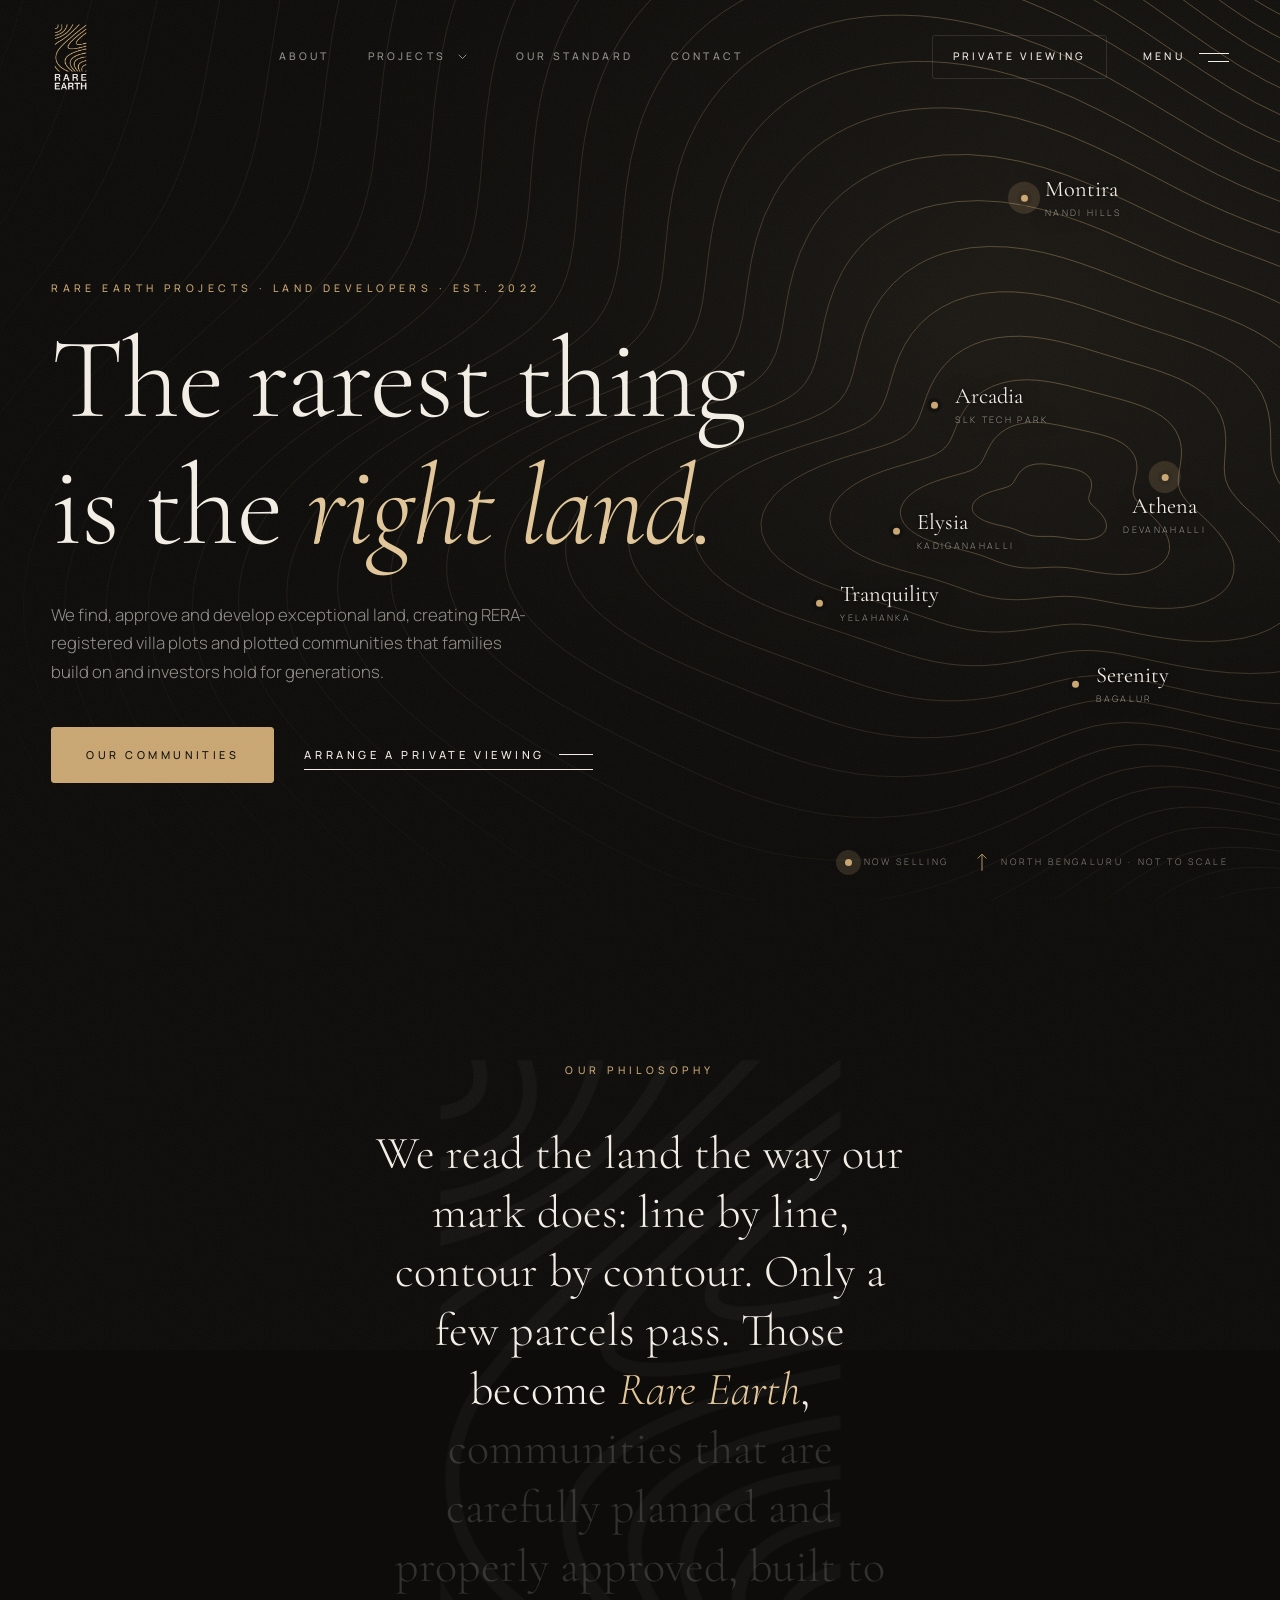
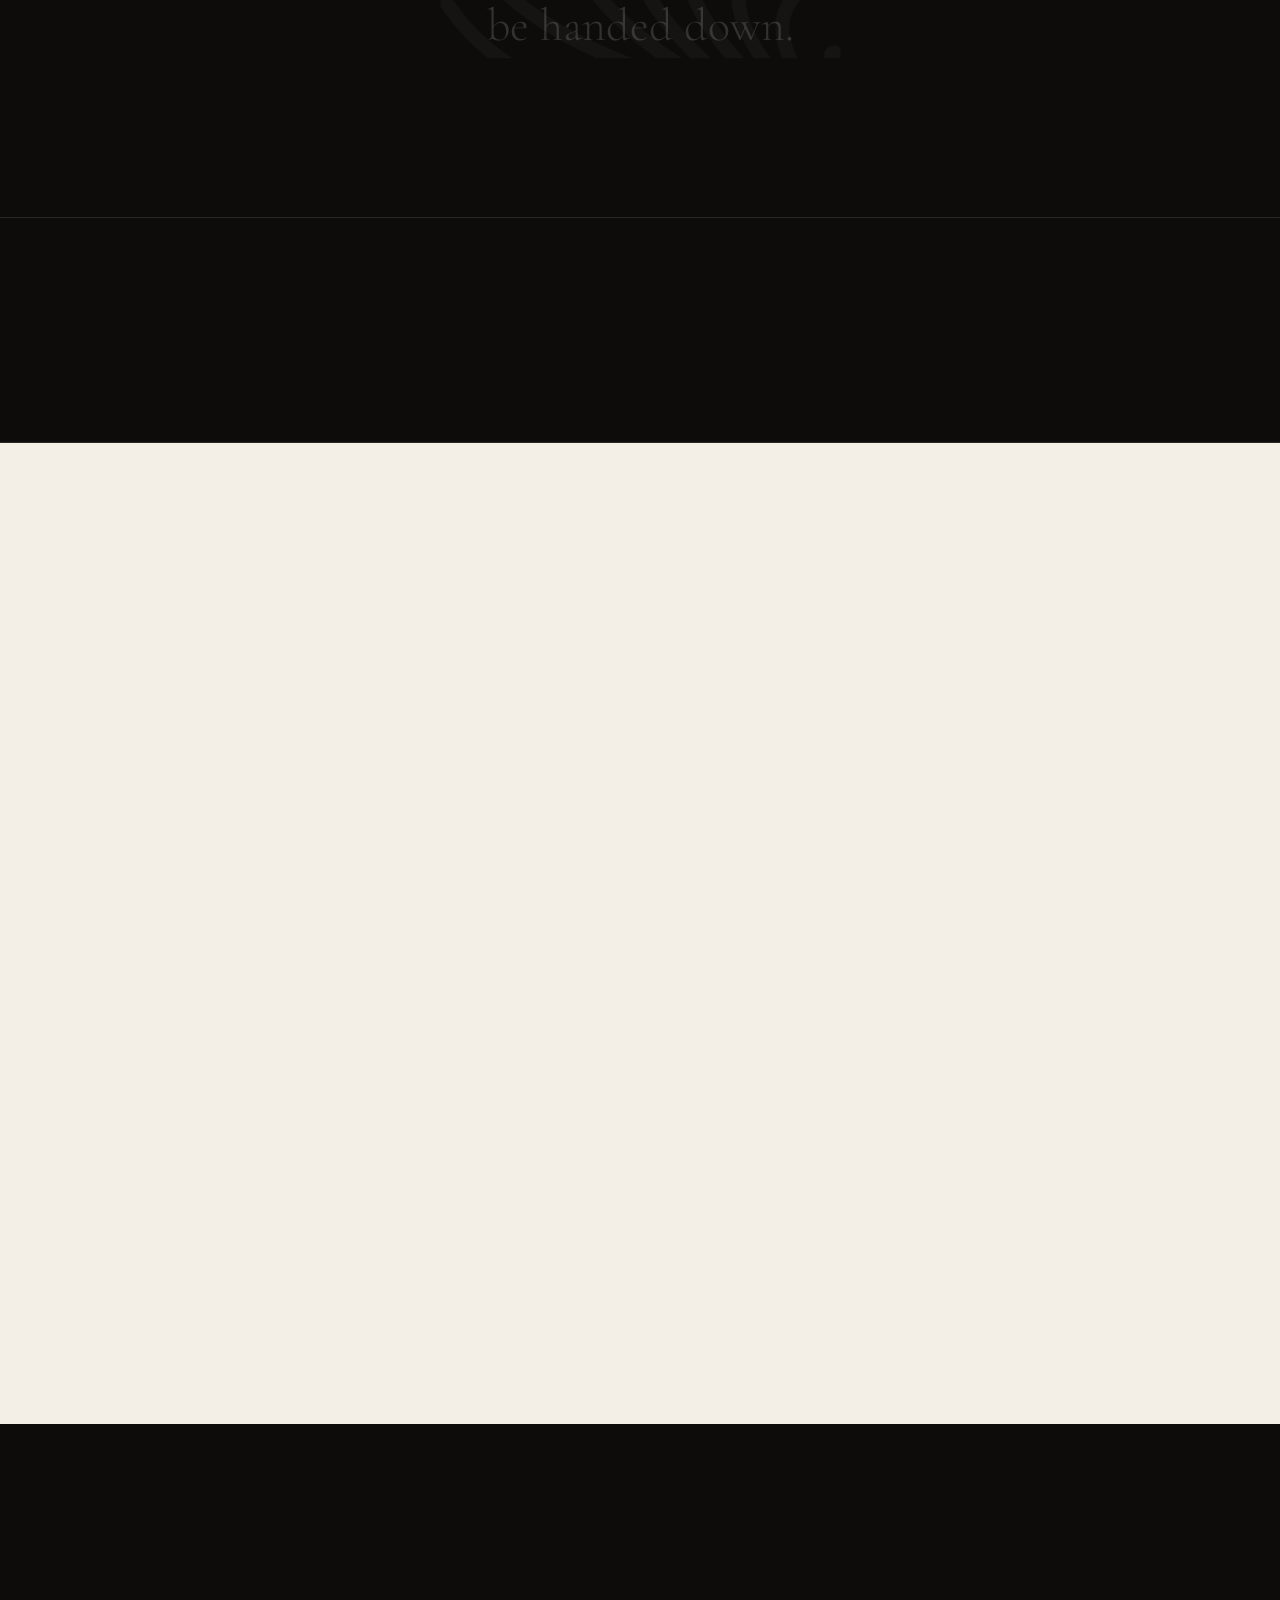
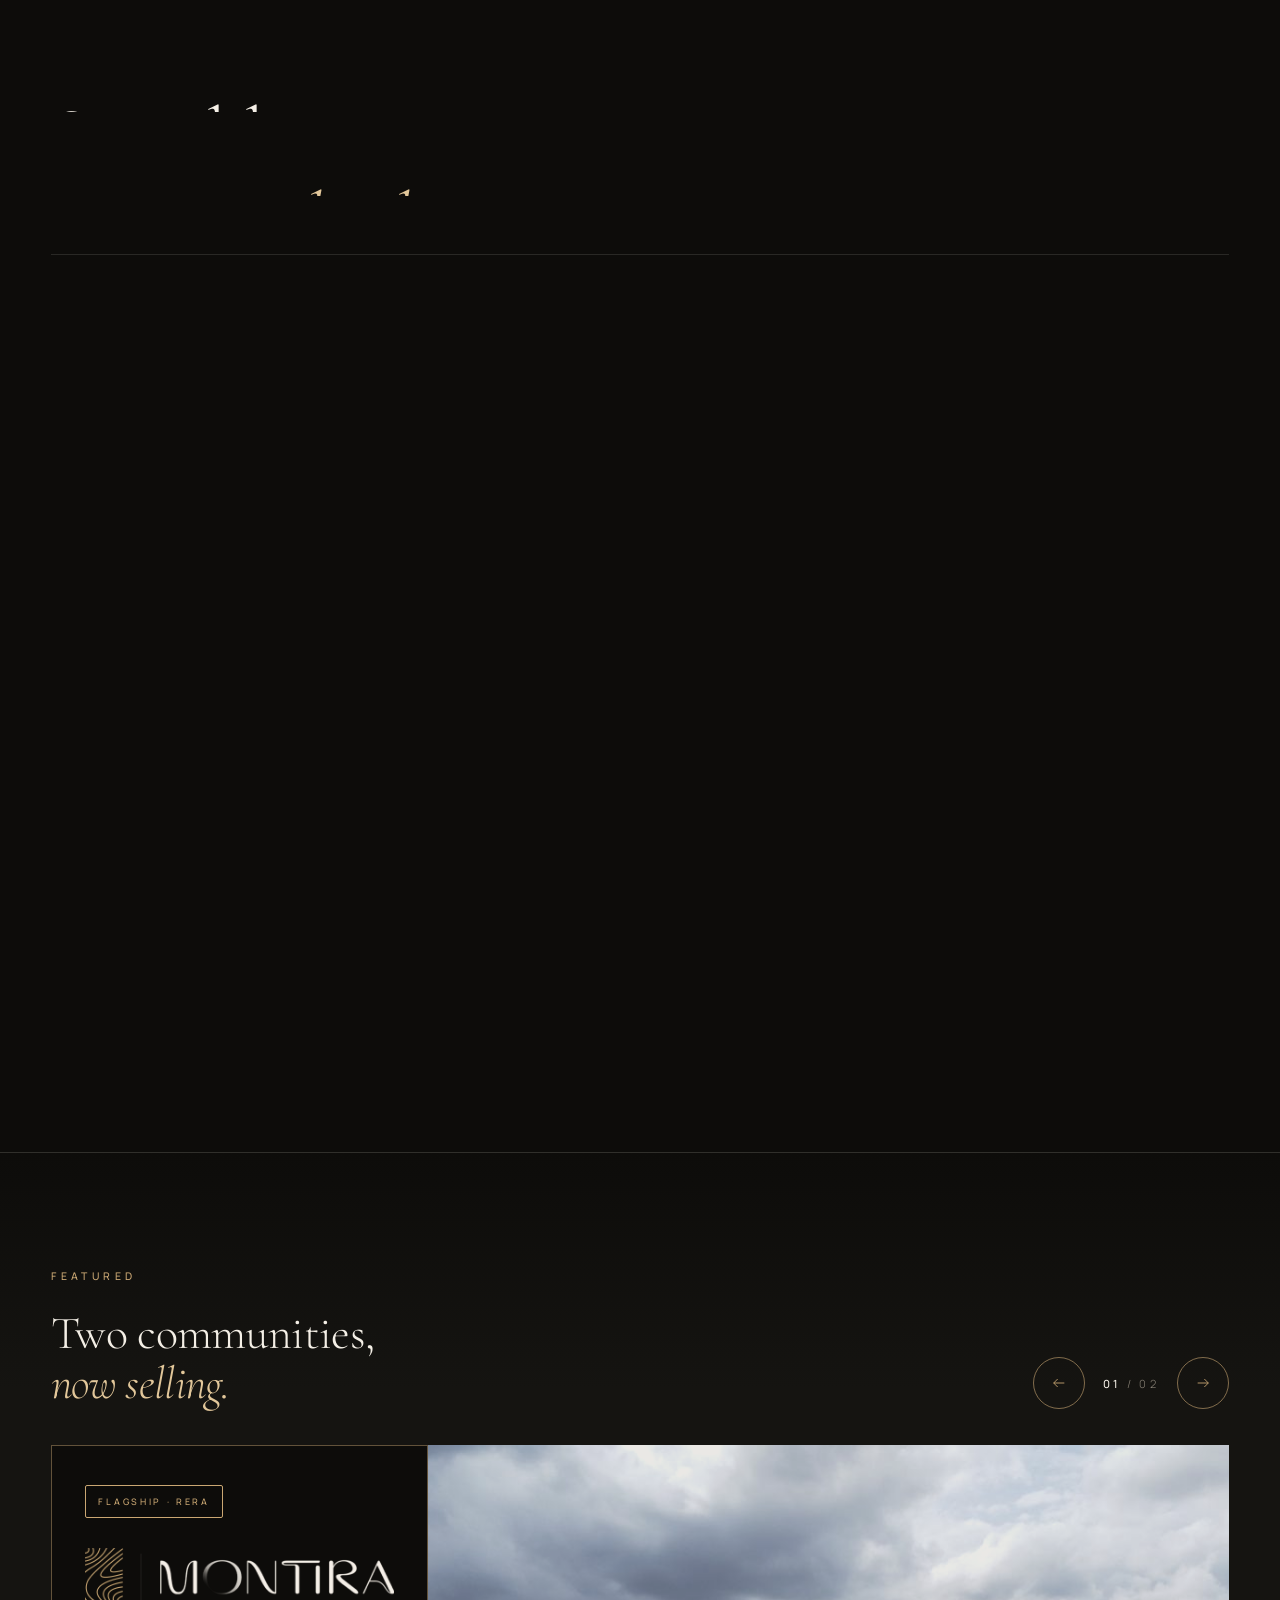
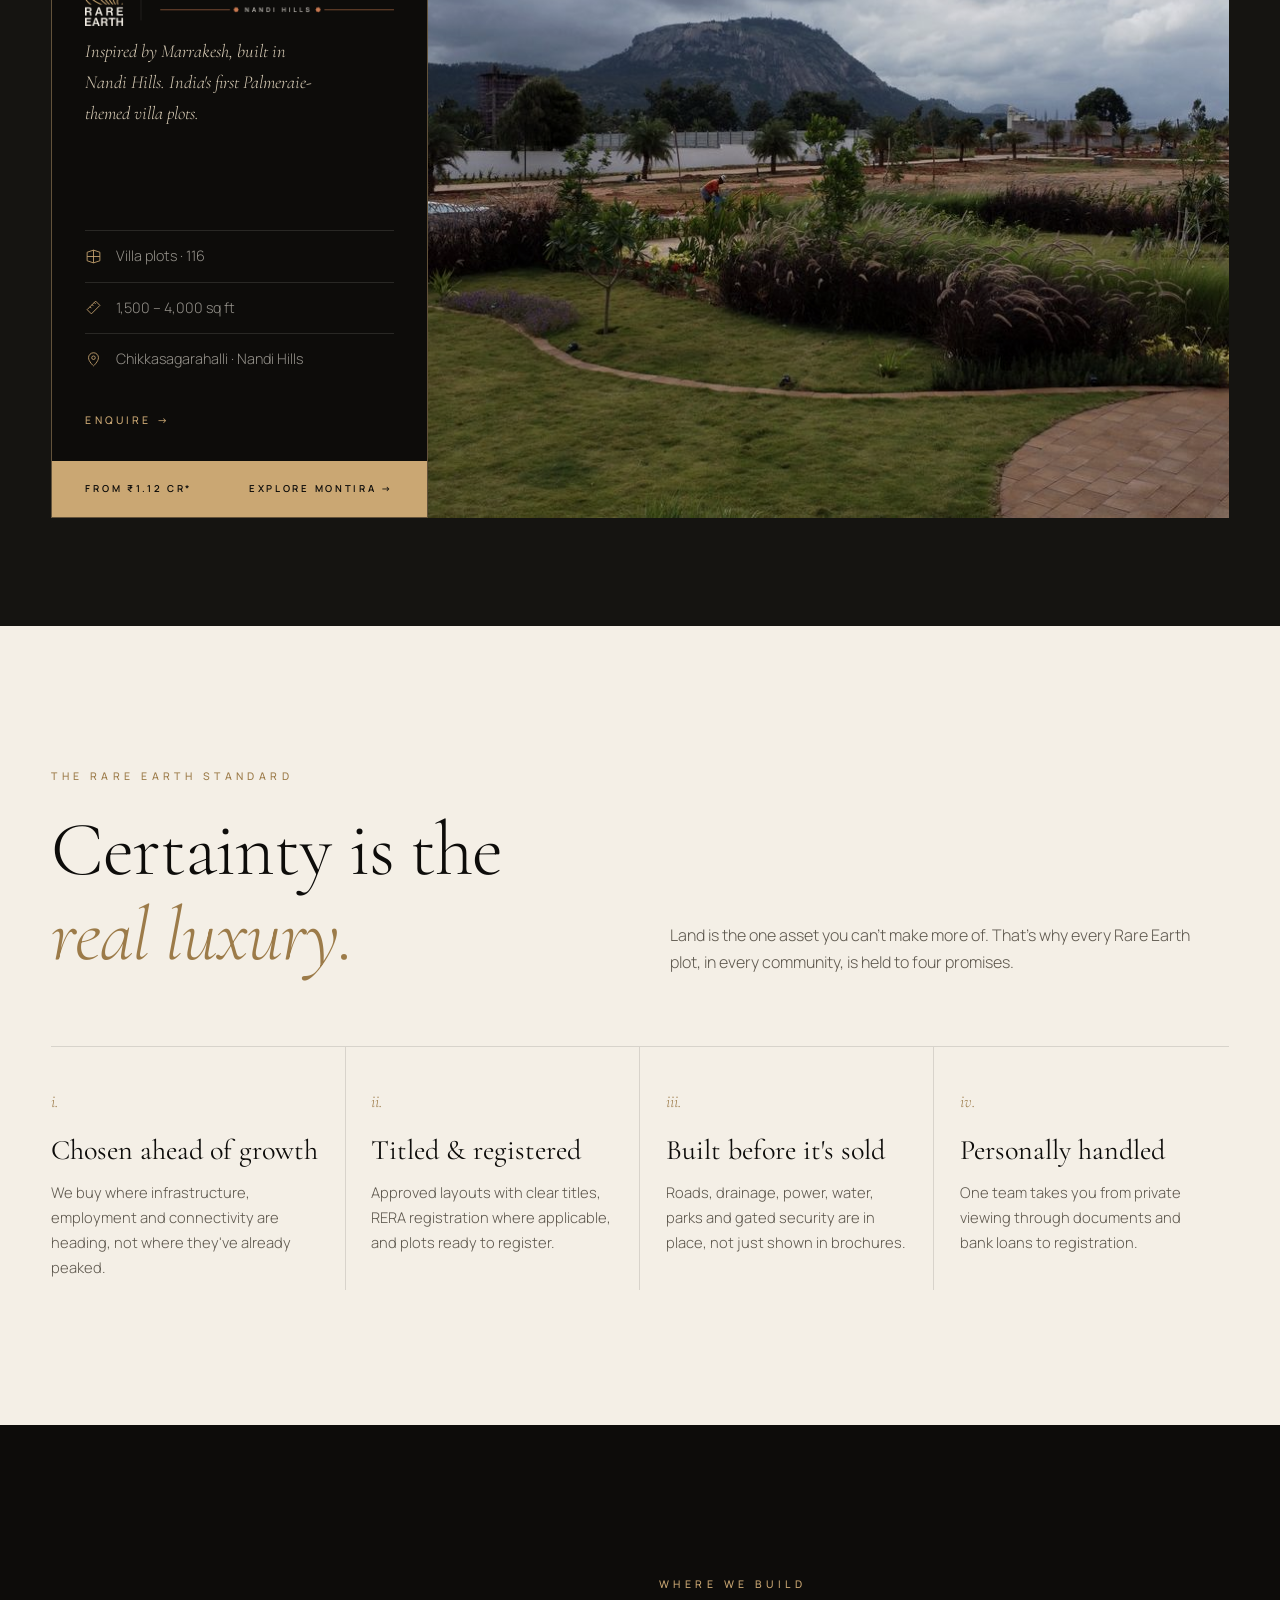
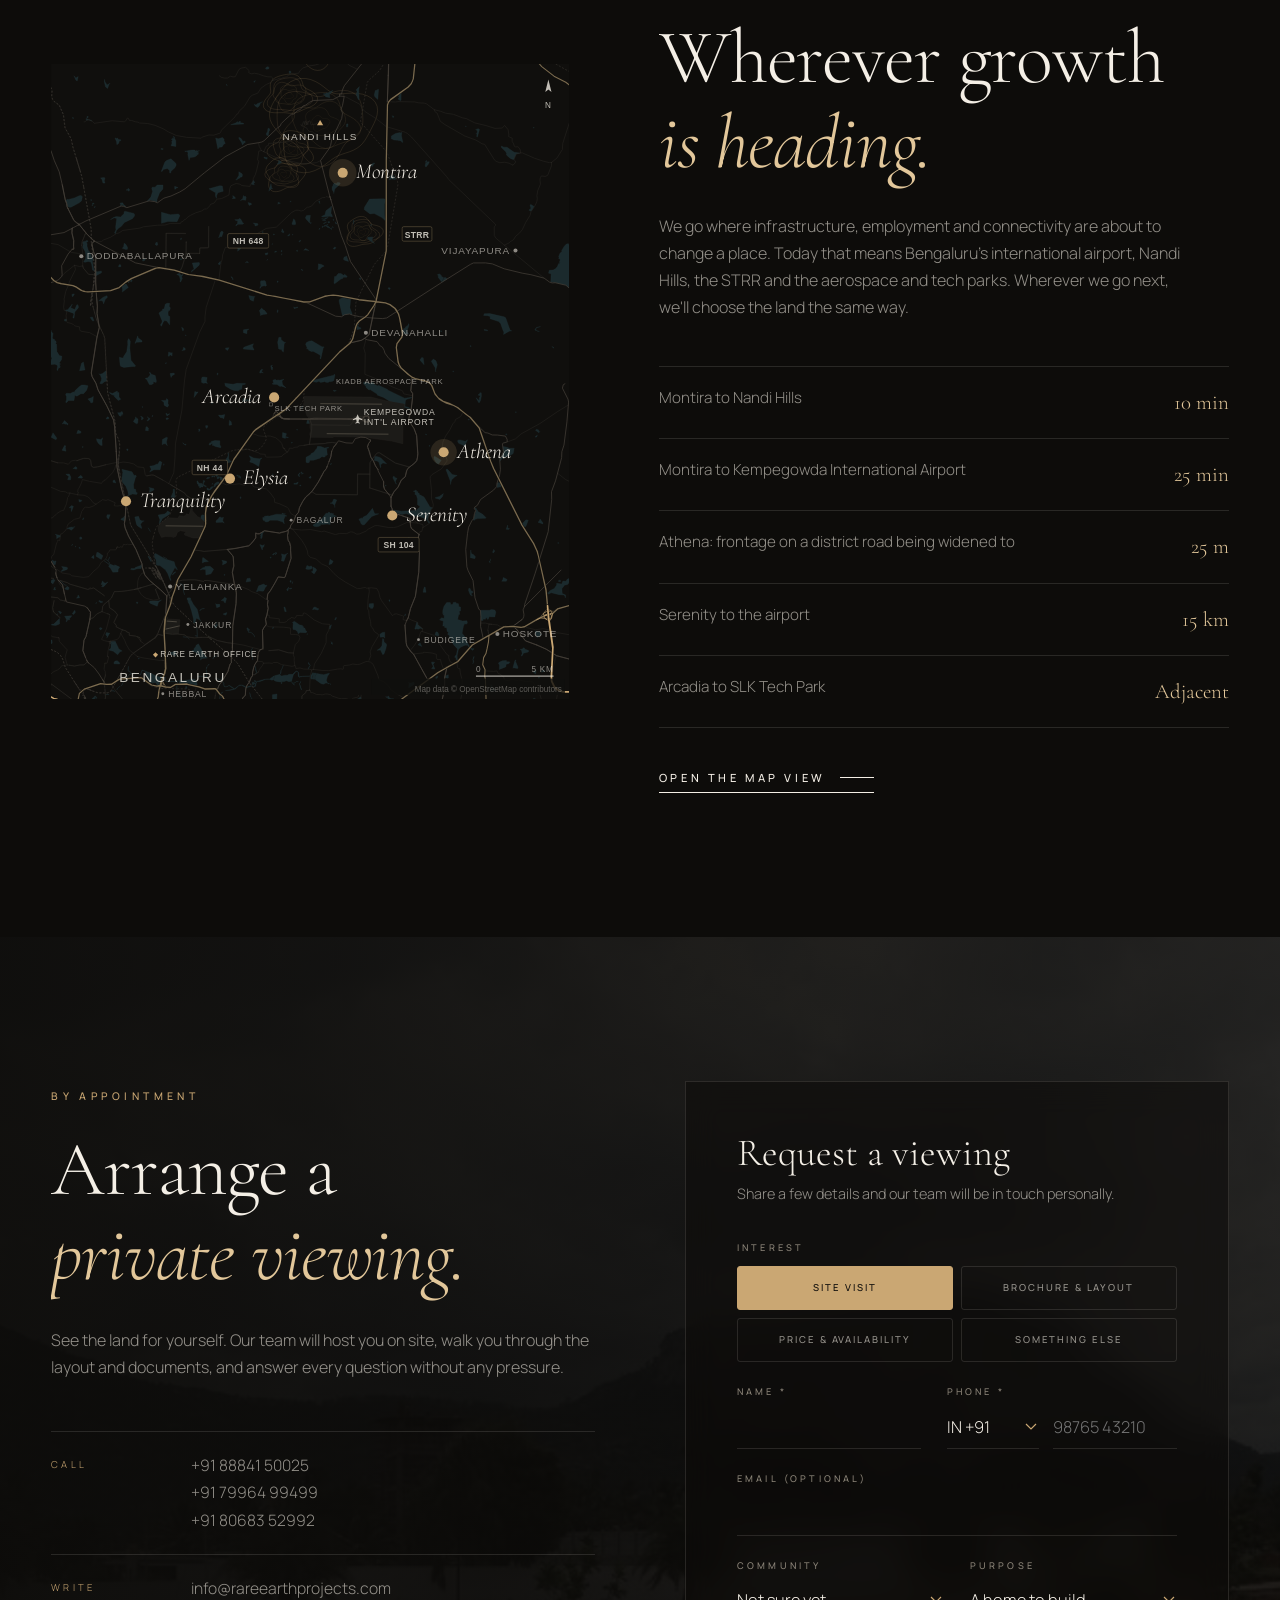
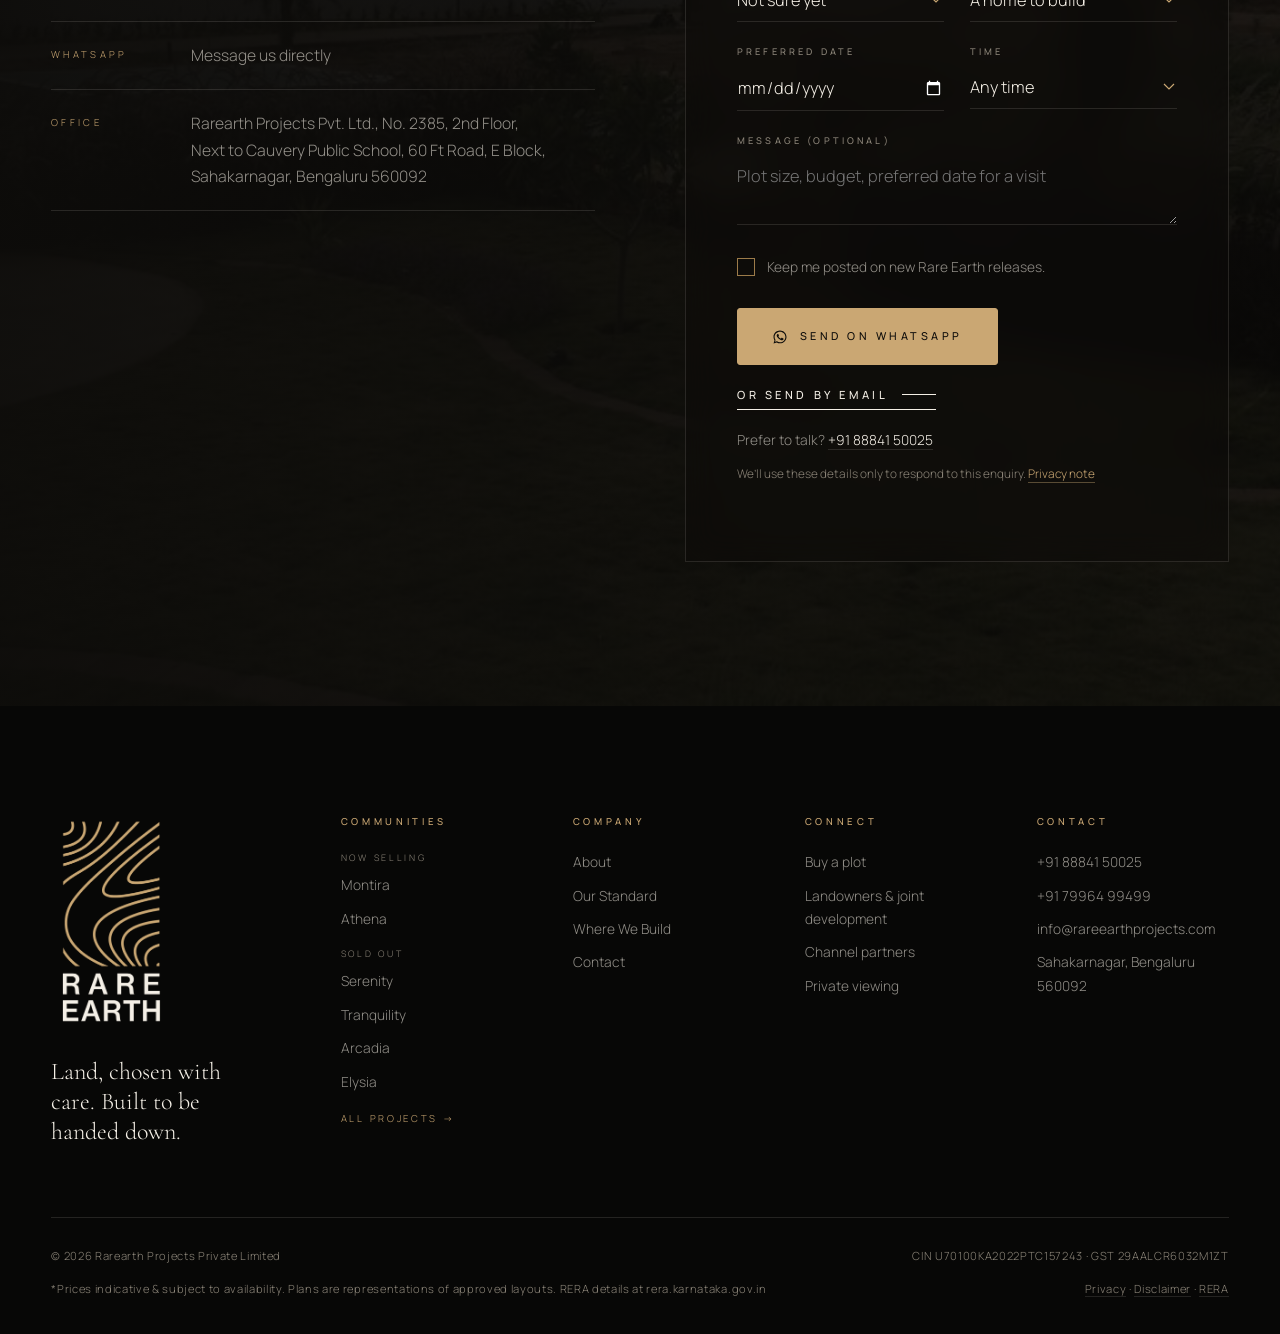
==== index.html @ acd41873 "Rare Earth Projects website: first public release Static site for www.rareearthprojects.com on GitHu" ====
<!doctype html>
<html lang="en" class="no-js">
<head>
<meta charset="utf-8">
<meta name="viewport" content="width=device-width, initial-scale=1">
<script>document.documentElement.classList.remove('no-js')</script>
<title>Rare Earth Projects | Land Developers, Bengaluru</title>
<meta name="description" content="Rare Earth Projects, Bengaluru land developers: RERA-registered Montira villa plots at Nandi Hills and Athena at Devanahalli, plus Serenity, Tranquility, Arcadia and Elysia.">
<link rel="canonical" href="https://www.rareearthprojects.com/">
<meta name="theme-color" content="#0d0c0a">
<meta property="og:type" content="website">
<meta property="og:site_name" content="Rare Earth Projects">
<meta property="og:title" content="Rare Earth Projects | Land Developers, Bengaluru">
<meta property="og:description" content="Villa plots and plotted communities around Bengaluru: Montira at Nandi Hills and Athena at Devanahalli, both RERA registered, plus Serenity, Tranquility, Arcadia and Elysia.">
<meta property="og:url" content="https://www.rareearthprojects.com/">
<meta property="og:image" content="https://www.rareearthprojects.com/assets/montira/aerial-sm.jpg">
<meta property="og:image:width" content="1200">
<meta property="og:image:height" content="675">
<meta property="og:image:alt" content="Aerial view of Montira beneath Nandi Hills">
<meta name="twitter:card" content="summary_large_image">
<link rel="icon" type="image/png" href="assets/mark-gold.png">
<link rel="preconnect" href="https://fonts.googleapis.com">
<link rel="preconnect" href="https://fonts.gstatic.com" crossorigin>
<link href="https://fonts.googleapis.com/css2?family=Cormorant+Garamond:ital,wght@0,300;0,400;0,500;1,300;1,400&family=Manrope:wght@300;400;500;600&display=swap" rel="stylesheet">
<link rel="stylesheet" href="assets/css/site.css">
<link rel="stylesheet" href="assets/css/home.css">
<script type="application/ld+json">
{"@context":"https://schema.org","@type":"Organization","name":"Rare Earth Projects","legalName":"Rarearth Projects Private Limited","url":"https://www.rareearthprojects.com/","logo":"https://www.rareearthprojects.com/assets/logo-vertical.png","image":"https://www.rareearthprojects.com/assets/montira/aerial-sm.jpg","foundingDate":"2022","email":"info@rareearthprojects.com","telephone":"+91-88841-50025","address":{"@type":"PostalAddress","streetAddress":"No. 2385, 2nd Floor, 60 Ft Road, E Block, Sahakarnagar","addressLocality":"Bengaluru","postalCode":"560092","addressRegion":"Karnataka","addressCountry":"IN"},"contactPoint":[{"@type":"ContactPoint","telephone":"+91-88841-50025","contactType":"sales","areaServed":"IN","availableLanguage":["en"]}]}
</script>
<script type="application/ld+json">
{"@context":"https://schema.org","@type":"WebSite","name":"Rare Earth Projects","url":"https://www.rareearthprojects.com/"}
</script>
</head>
<body class="locked" data-root="" data-page="home">

<div class="loader" id="loader" aria-hidden="true">
  <div class="lg"><svg viewBox="0 0 120 180" id="loaderMark"></svg><img src="assets/logo-vertical-light.png" alt=""></div>
</div>

<div data-site="header"></div>
<noscript><nav class="ns-nav wrap" aria-label="Primary"><a href="./">Rare Earth Projects</a><a href="#about">About</a><a href="projects/">Projects</a><a href="#standard">Our Standard</a><a href="contact/">Contact</a></nav></noscript>

<main id="main">
<!-- ================= HERO ================= -->
<section class="hero" id="top">
  <svg class="hero-field" id="heroField" data-contours data-draw data-seed="42" data-count="30" data-cx="1250" data-cy="560" data-size="1500" viewBox="0 0 1600 1000" preserveAspectRatio="xMidYMid slice" aria-hidden="true"></svg>
  <div class="wrap hero-in">
    <div class="kicker rv">Rare Earth Projects · Land Developers · Est. 2022</div>
    <h1 class="display h-xl split" id="heroTitle" data-autostart><span class="ln"><span>The rarest thing</span></span><span class="ln"><span>is the <em>right land.</em></span></span></h1>
    <p class="lead rv d1">We find, approve and develop exceptional land, creating RERA-registered villa plots and plotted communities that families build on and investors hold for generations.</p>
    <div class="hero-actions rv d2">
      <a href="projects/" class="pill solid">Our Communities</a>
      <a href="#viewing" class="link" data-enquire="visit" data-source="home-hero">Arrange a private viewing <span class="ln"></span></a>
    </div>
  </div>
  <!-- Communities as points on the contour field, roughly where each sits around north Bengaluru.
       Generated from projects-data.js by home.js (site.js fillPins); static pins are the no-JS fallback -->
  <div class="wrap hero-pins rv d3">
    <nav class="pins" id="heroPins" aria-label="Communities">
      <a class="pin r live" href="projects/montira/" style="--x:80%;--y:22%;--i:0" aria-label="Montira, Nandi Hills, now selling"><span class="dot" aria-hidden="true"></span><span class="lab"><b>Montira</b><span>Nandi Hills</span></span></a>
      <a class="pin b live" href="projects/athena/" style="--x:91%;--y:53%;--i:1" aria-label="Athena, Devanahalli, now selling"><span class="dot" aria-hidden="true"></span><span class="lab"><b>Athena</b><span>Devanahalli</span></span></a>
      <a class="pin r" href="projects/serenity/" style="--x:84%;--y:76%;--i:2"><span class="dot" aria-hidden="true"></span><span class="lab"><b>Serenity</b><span>Bagalur</span></span></a>
      <a class="pin r" href="projects/tranquility/" style="--x:64%;--y:67%;--i:3"><span class="dot" aria-hidden="true"></span><span class="lab"><b>Tranquility</b><span>Yelahanka</span></span></a>
      <a class="pin r" href="projects/arcadia/" style="--x:73%;--y:45%;--i:4"><span class="dot" aria-hidden="true"></span><span class="lab"><b>Arcadia</b><span>SLK Tech Park</span></span></a>
      <a class="pin r" href="projects/elysia/" style="--x:70%;--y:59%;--i:5"><span class="dot" aria-hidden="true"></span><span class="lab"><b>Elysia</b><span>Kadiganahalli</span></span></a>
    </nav>
    <div class="pins-key" aria-hidden="true"><span class="k-live"><i></i>Now selling</span><span class="k-map"><svg viewBox="0 0 16 22"><path d="M8 21V2M3 7l5-5 5 5"/></svg>North Bengaluru · not to scale</span></div>
  </div>
</section>

<!-- ================= MANIFESTO ================= -->
<section class="manifesto" aria-label="Our Philosophy">
  <img class="mk" src="assets/mark-bw.png" alt="">
  <div class="wrap">
    <span class="kicker">Our Philosophy</span>
    <p class="big" id="manifesto">We read the land the way our mark does: line by line, contour by contour. Only a few parcels pass. Those become <em>Rare Earth</em>, communities that are carefully planned and properly approved, built to be handed down.</p>
  </div>
</section>

<!-- ================= FIGURES ================= -->
<div class="figures">
  <div class="wrap">
    <div class="fig rv"><b data-count="6">0</b><span>Communities</span></div>
    <div class="fig rv d1"><b><span data-count="225">0</span>+</b><span>Plots planned · Montira &amp; Athena</span></div>
    <div class="fig rv d2"><b data-count="2">0</b><span>RERA-registered launches</span></div>
    <div class="fig rv d3"><b>2022</b><span>Established</span></div>
  </div>
</div>

<!-- ================= ABOUT ================= -->
<section class="about light" id="about">
  <div class="wrap about-grid">
    <div class="about-mark rv"><img src="assets/logo-vertical.png" alt="Rare Earth"><div class="cap"><span>Rarearth Projects Pvt. Ltd.</span><span>Bengaluru</span></div></div>
    <div class="rv d1">
      <span class="kicker">About Rare Earth</span>
      <h2 class="display h-lg">A developer that <em>starts with the land.</em></h2>
      <p class="body-l">Rarearth Projects Private Limited is a Bengaluru real estate company that acquires, approves and develops land. We create villa plots and plotted communities with clear titles, complete infrastructure and the kind of planning that holds its value.</p>
      <p class="body-l">Every project begins the same way: with careful due diligence on the land, its documents and where the region is heading. Only then do we design the layout, put in the roads, utilities and green spaces, and open it up to owners.</p>
      <div class="pillars">
        <div><i>i.</i><b>Acquire with care</b><p>Land is chosen for its location, its access and its long-term prospects.</p></div>
        <div><i>ii.</i><b>Approve fully</b><p>Conversion, layout approvals and RERA registration come before sales.</p></div>
        <div><i>iii.</i><b>Develop completely</b><p>Roads, drainage, power, water, parks and security are all delivered.</p></div>
      </div>
    </div>
  </div>
</section>

<!-- ================= PORTFOLIO INDEX ================= -->
<section class="portfolio" id="portfolio">
  <div class="wrap">
    <div class="col-head">
      <div><span class="kicker rv">Our Communities</span><h2 class="display h-lg split"><span class="ln"><span>Six addresses.</span></span><span class="ln"><span><em>One standard.</em></span></span></h2></div>
      <p class="body-l rv d1">From resort-style villa plots at the foothills of Nandi Hills to well-placed sites on the airport corridor, every Rare Earth community is chosen for where it's headed, not only where it is today.</p>
    </div>
    <!-- Generated from projects-data.js by home.js; static rows are the no-JS fallback -->
    <div class="rows" id="rows">
      <a class="row rv" href="projects/montira/"><span class="n">01</span><span class="nm">Montira</span><span class="lc">Nandi Hills</span><span class="tp">Villa plots</span><span class="st">Flagship</span></a>
      <a class="row rv" href="projects/athena/"><span class="n">02</span><span class="nm">Athena</span><span class="lc">Devanahalli</span><span class="tp">Plotted community</span><span class="st">Phase II selling</span></a>
      <a class="row rv" href="projects/serenity/"><span class="n">03</span><span class="nm">Serenity</span><span class="lc">Bagalur</span><span class="tp">Premium plots</span><span class="st">Sold out</span></a>
      <a class="row rv" href="projects/tranquility/"><span class="n">04</span><span class="nm">Tranquility</span><span class="lc">Yelahanka</span><span class="tp">Premium plots</span><span class="st">Sold out</span></a>
      <a class="row rv" href="projects/arcadia/"><span class="n">05</span><span class="nm">Arcadia</span><span class="lc">SLK Tech Park</span><span class="tp">Residential sites</span><span class="st">Sold out</span></a>
      <a class="row rv" href="projects/elysia/"><span class="n">06</span><span class="nm">Elysia</span><span class="lc">Kadiganahalli</span><span class="tp">Residential sites</span><span class="st">Sold out</span></a>
    </div>
    <div class="pf-more rv">
      <a href="projects/#list" class="pill">View all projects</a>
      <span class="pf-note">Filter by location, plot size &amp; budget</span>
    </div>
  </div>
</section>
<div class="peek" id="peek" aria-hidden="true"></div>

<!-- ================= FEATURED (replaces the five inline project chapters) ================= -->
<!-- Built by site.js renderFeatured() from projects-data.js (featured: 1 Montira, 2 Athena) -->
<section class="home-feat" id="featured" aria-labelledby="featH" data-featured data-source="home-featured"
  data-heading='<h2 id="featH" class="display h-md split"><span class="ln"><span>Two communities,</span></span><span class="ln"><span><em>now selling.</em></span></span></h2>'>
  <noscript><div class="wrap ns-feat"><span class="kicker">Featured</span><p><a href="projects/montira/">Montira · Nandi Hills · From ₹1.12 Cr*</a></p><p><a href="projects/athena/">Athena · Devanahalli · RERA registered</a></p></div></noscript>
</section>

<!-- ================= STANDARD ================= -->
<section class="standard light" id="standard">
  <div class="wrap">
    <div class="col-head" style="margin-bottom:0">
      <div><span class="kicker rv">The Rare Earth Standard</span><h2 class="display h-lg split" style="margin-top:24px"><span class="ln"><span>Certainty is the</span></span><span class="ln"><span><em>real luxury.</em></span></span></h2></div>
      <p class="body-l rv d1">Land is the one asset you can't make more of. That's why every Rare Earth plot, in every community, is held to four promises.</p>
    </div>
    <div class="std-grid">
      <div class="std rv"><span class="i">i.</span><h4>Chosen ahead of growth</h4><p>We buy where infrastructure, employment and connectivity are heading, not where they've already peaked.</p></div>
      <div class="std rv d1"><span class="i">ii.</span><h4>Titled &amp; registered</h4><p>Approved layouts with clear titles, RERA registration where applicable, and plots ready to register.</p></div>
      <div class="std rv d2"><span class="i">iii.</span><h4>Built before it's sold</h4><p>Roads, drainage, power, water, parks and gated security are in place, not just shown in brochures.</p></div>
      <div class="std rv d3"><span class="i">iv.</span><h4>Personally handled</h4><p>One team takes you from private viewing through documents and bank loans to registration.</p></div>
    </div>
  </div>
</section>

<!-- ================= PRESENCE ================= -->
<section class="terrain" id="presence">
  <div class="wrap ter-grid">
    <div class="map rv">
      <svg viewBox="0 0 460 563.96" role="group" aria-label="Map of Rare Earth communities around north Bengaluru. Select a community to open its page.">
        <image href="assets/maps/presence-base.svg" x="0" y="0" width="460" height="563.96" preserveAspectRatio="none" aria-hidden="true"/>
        <!-- Pins: generated from projects-data.js (map_xy) by home.js; static pins are the no-JS fallback -->
        <g class="pins" id="mapPins" font-family="Cormorant Garamond" font-size="19" font-style="italic" fill="#f4efe6">
          <a href="projects/montira/" aria-label="Montira, Chikkasagarahalli · Nandi Hills"><g transform="translate(259.0 96.6)"><circle class="hit" r="16"/><circle r="16" fill="#caa773" opacity=".15"><animate attributeName="r" values="8;20;8" dur="3s" repeatCount="indefinite"/></circle><circle r="4.5" fill="#caa773"/></g><text x="271.0" y="101.6">Montira</text></a>
          <a href="projects/athena/" aria-label="Athena, Jonnahalli · Devanahalli"><g transform="translate(348.6 344.7)"><circle class="hit" r="16"/><circle r="16" fill="#caa773" opacity=".15"><animate attributeName="r" values="8;20;8" dur="3s" begin="1s" repeatCount="indefinite"/></circle><circle r="4.5" fill="#caa773"/></g><text x="360.6" y="349.7">Athena</text></a>
          <a href="projects/arcadia/" aria-label="Arcadia, Poojanahalli · next to SLK Tech Park"><g transform="translate(198.1 296.0)"><circle class="hit" r="16"/><circle r="4.5" fill="#caa773"/></g><text x="186.1" y="301.0" text-anchor="end">Arcadia</text></a>
          <a href="projects/serenity/" aria-label="Serenity, M. Hosahalli · Bagalur"><g transform="translate(303.0 400.9)"><circle class="hit" r="16"/><circle r="4.5" fill="#caa773"/></g><text x="315.0" y="405.9">Serenity</text></a>
          <a href="projects/tranquility/" aria-label="Tranquility, Singanayakanahalli · Yelahanka"><g transform="translate(66.6 388.2)"><circle class="hit" r="16"/><circle r="4.5" fill="#caa773"/></g><text x="78.6" y="393.2">Tranquility</text></a>
          <a href="projects/elysia/" aria-label="Elysia, Kadiganahalli · off Bellary Road"><g transform="translate(158.9 368.1)"><circle class="hit" r="16"/><circle r="4.5" fill="#caa773"/></g><text x="170.9" y="373.1">Elysia</text></a>
        </g>
      </svg>
    </div>
    <div>
      <span class="kicker rv">Where We Build</span>
      <h2 class="display h-lg split" style="margin:24px 0 28px"><span class="ln"><span>Wherever growth</span></span><span class="ln"><span><em>is heading.</em></span></span></h2>
      <p class="body-l rv">We go where infrastructure, employment and connectivity are about to change a place. Today that means Bengaluru's international airport, Nandi Hills, the STRR and the aerospace and tech parks. Wherever we go next, we'll choose the land the same way.</p>
      <ul class="dist rv d1">
        <li><span>Montira to Nandi Hills</span><b>10 min</b></li>
        <li><span>Montira to Kempegowda International Airport</span><b>25 min</b></li>
        <li><span>Athena: frontage on a district road being widened to</span><b>25 m</b></li>
        <li><span>Serenity to the airport</span><b>15 km</b></li>
        <li><span>Arcadia to SLK Tech Park</span><b>Adjacent</b></li>
      </ul>
      <div class="acts rv d2"><a href="projects/?view=map" class="link">Open the map view <span class="ln"></span></a></div>
    </div>
  </div>
</section>

<!-- ================= VIEWING ================= -->
<section class="viewing" id="viewing">
  <div class="bg"><img src="assets/montira/lawns-sm.jpg" alt="" loading="lazy"></div>
  <div class="wrap vw-grid">
    <div>
      <span class="kicker rv">By Appointment</span>
      <h2 class="display h-lg split"><span class="ln"><span>Arrange a</span></span><span class="ln"><span><em>private viewing.</em></span></span></h2>
      <p class="body-l rv">See the land for yourself. Our team will host you on site, walk you through the layout and documents, and answer every question without any pressure.</p>
      <ul class="lines rv d1">
        <li><small>Call</small><div><a href="tel:+918884150025">+91 88841 50025</a><br><a href="tel:+917996499499">+91 79964 99499</a><br><a href="tel:+918068352992">+91 80683 52992</a></div></li>
        <li><small>Write</small><a href="mailto:info@rareearthprojects.com">info@rareearthprojects.com</a></li>
        <li><small>WhatsApp</small><a href="https://wa.me/918884150025" target="_blank" rel="noopener">Message us directly</a></li>
        <li><small>Office</small><span>Rarearth Projects Pvt. Ltd., No. 2385, 2nd Floor,<br>Next to Cauvery Public School, 60 Ft Road, E Block,<br>Sahakarnagar, Bengaluru 560092</span></li>
      </ul>
    </div>
    <!-- The shared enquiry composer (enquiry.js) renders the fields here -->
    <div class="form-card rv d1" id="enquiry" data-enquiry-form data-intent="visit" data-source="home-viewing">
      <h3>Request a viewing</h3>
      <p>Share a few details and our team will be in touch personally.</p>
      <noscript><p class="ns-form">Call <a href="tel:+918884150025">+91 88841 50025</a>, message us on <a href="https://wa.me/918884150025">WhatsApp</a> or write to <a href="mailto:info@rareearthprojects.com">info@rareearthprojects.com</a> and our team will arrange your visit.</p></noscript>
    </div>
  </div>
</section>
</main>

<div data-site="footer"></div>
<noscript><footer class="ns-ft"><div class="wrap"><p>© Rarearth Projects Private Limited · CIN U70100KA2022PTC157243 · GST 29AALCR6032M1ZT</p><p>*Prices indicative &amp; subject to availability. Plans are representations of approved layouts. RERA details at rera.karnataka.gov.in · <a href="legal/">Privacy &amp; disclaimer</a></p></div></footer></noscript>

<script src="assets/js/projects-data.js" defer></script>
<script src="assets/js/site.js" defer></script>
<script src="assets/js/enquiry.js" defer></script>
<script src="assets/js/home.js" defer></script>
</body>
</html>
---- assets/css/site.css ----
/* =====================================================================
   Rare Earth Projects · site.css  (shared design system)
   Part A  Tokens and components extracted unchanged from index.html v4
   Part B  Shared inner-page components (header dropdown, breadcrumbs,
           page head, enquiry dialog, edge tab, mobile bar, lightbox,
           featured band, filter bar, sub-nav, plan viewer, project page
           blocks, per-project theme tokens)
   Owned by the foundation layer. Page-specific styles go in
   assets/css/<page>.css.
   ===================================================================== */

/* =========================== PART A ================================ */
:root{
  --obsidian:#0d0c0a; --coal:#151411; --ash:#1e1c18;
  --ivory:#f4efe6; --bone:#ebe4d6; --sand:#d8ccb6;
  --gold:#caa773; --gold-hi:#e2c79a; --gold-lo:#9c7b49;
  --mute:#8b8478; --mute-d:rgba(244,239,230,.58);
  --hair-d:rgba(244,239,230,.12); --hair-l:rgba(13,12,10,.12);
  --serif:"Cormorant Garamond",Georgia,serif;
  --sans:"Manrope",system-ui,-apple-system,sans-serif;
  --ease:cubic-bezier(.22,.8,.2,1);
  --gut:clamp(16px,4vw,56px);
  /* context-aware helpers (flip inside light sections) */
  --line:var(--hair-d); --muted:var(--mute-d); --muted-2:var(--mute); --err:#e08a6d;
  --hdr-offset:0px; --subnav-h:60px;
}
*{box-sizing:border-box;margin:0;padding:0}
html{scroll-behavior:smooth}
body{font-family:var(--sans);font-weight:300;color:var(--ivory);background:var(--obsidian);line-height:1.7;-webkit-font-smoothing:antialiased;overflow-x:hidden}
body.locked{overflow:hidden}
img{max-width:100%;display:block}
a{color:inherit;text-decoration:none}
button{font:inherit;color:inherit;background:none;border:0;cursor:pointer}
::selection{background:var(--gold);color:var(--obsidian)}
.wrap{padding:0 var(--gut);max-width:1560px;margin:0 auto}
section{position:relative}

/* film grain */
body::after{content:"";position:fixed;inset:-50%;z-index:200;pointer-events:none;opacity:.045;
  background-image:url("data:image/svg+xml,%3Csvg xmlns='http://www.w3.org/2000/svg' width='160' height='160'%3E%3Cfilter id='n'%3E%3CfeTurbulence type='fractalNoise' baseFrequency='.9' numOctaves='2' stitchTiles='stitch'/%3E%3C/filter%3E%3Crect width='100%25' height='100%25' filter='url(%23n)'/%3E%3C/svg%3E");
  animation:grain 1.2s steps(4) infinite}
@keyframes grain{0%{transform:translate(0,0)}25%{transform:translate(-3%,2%)}50%{transform:translate(2%,-3%)}75%{transform:translate(-2%,-1%)}100%{transform:translate(0,0)}}

/* ---------- type ---------- */
.kicker{font-size:.66rem;letter-spacing:.42em;text-transform:uppercase;font-weight:500;color:var(--gold)}
.display{font-family:var(--serif);font-weight:300;line-height:.98;letter-spacing:-.015em}
.display em{font-style:italic;color:var(--gold-hi)}
.h-xl{font-size:clamp(3.2rem,9vw,9rem)}
.h-lg{font-size:clamp(2.6rem,6vw,5.6rem)}
.h-md{font-size:clamp(2rem,3.6vw,3.4rem)}
.body-l{font-size:clamp(1rem,1.2vw,1.12rem);color:var(--mute-d);max-width:54ch}
.body-l+.body-l{margin-top:18px}
.light{background:var(--ivory);color:var(--obsidian)}
.bone{background:var(--bone);color:var(--obsidian)}
.light .kicker,.bone .kicker{color:var(--gold-lo)}
.light .display em,.bone .display em{color:var(--gold-lo)}
.light .body-l,.bone .body-l{color:#5d574d}

/* ---------- links & buttons ---------- */
.link{display:inline-flex;align-items:center;gap:14px;font-size:.7rem;letter-spacing:.32em;text-transform:uppercase;font-weight:500;position:relative;padding:6px 0}
.link::after{content:"";position:absolute;left:0;right:0;bottom:0;height:1px;background:currentColor;transform-origin:right;transition:transform .7s var(--ease)}
.link:hover::after{transform:scaleX(0)}
.link .ln{width:34px;height:1px;background:currentColor;transition:width .6s var(--ease)}
.link:hover .ln{width:56px}
.pill{display:inline-flex;align-items:center;gap:14px;padding:18px 34px;border:1px solid var(--gold);color:var(--gold);font-size:.68rem;letter-spacing:.32em;text-transform:uppercase;font-weight:500;position:relative;overflow:hidden;isolation:isolate;transition:color .6s var(--ease)}
.pill::before{content:"";position:absolute;inset:0;background:var(--gold);transform:translateY(101%);transition:transform .6s var(--ease);z-index:-1}
.pill:hover{color:var(--obsidian)}
.pill:hover::before{transform:none}
.pill.solid{background:var(--gold);color:var(--obsidian)}
.pill.solid::before{background:var(--ivory)}
.light .pill,.bone .pill{border-color:var(--obsidian);color:var(--obsidian)}
.light .pill::before,.bone .pill::before{background:var(--obsidian)}
.light .pill:hover,.bone .pill:hover{color:var(--ivory)}

/* ---------- preloader ---------- */
.loader{position:fixed;inset:0;z-index:300;background:var(--obsidian);display:flex;align-items:center;justify-content:center;transition:clip-path 1.2s var(--ease)}
.loader .lg{position:relative;width:96px}
.loader svg{position:absolute;left:0;top:0;width:100%;height:auto}
.loader svg path{fill:none;stroke:var(--gold);stroke-width:3.2;stroke-linecap:round}
.loader img{width:100%;opacity:0;animation:fadein .9s 1.2s forwards}
.loader.done{clip-path:inset(0 0 100% 0)}
.loader.skip{display:none}
@keyframes fadein{to{opacity:1}}

/* ---------- header ---------- */
.hdr{position:fixed;top:0;left:0;right:0;z-index:100;display:flex;align-items:center;justify-content:space-between;padding:22px var(--gut);transition:transform .6s var(--ease),background .6s,padding .6s,color .6s}
.hdr.hide{transform:translateY(-110%)}
.hdr.solid{background:rgba(13,12,10,.84);backdrop-filter:blur(14px);-webkit-backdrop-filter:blur(14px);padding:12px var(--gut)}
.hdr .logo img{height:70px;width:auto;transition:height .6s var(--ease)}
.hdr.solid .logo img{height:52px}
.hdr nav.quick{display:flex;gap:38px;align-items:center}
.hdr nav.quick a{font-size:.66rem;letter-spacing:.3em;text-transform:uppercase;font-weight:500;color:var(--mute-d);transition:color .4s}
.hdr nav.quick a:hover{color:var(--ivory)}
.hdr-r{display:flex;align-items:center;gap:36px}
.hdr-r .enq{font-size:.66rem;letter-spacing:.3em;text-transform:uppercase;font-weight:500;border:1px solid var(--hair-d);padding:12px 20px;transition:border-color .4s,color .4s}
.hdr-r .enq:hover{border-color:var(--gold);color:var(--gold)}
.menu-t{display:flex;align-items:center;gap:14px;font-size:.66rem;letter-spacing:.3em;text-transform:uppercase;font-weight:500;min-height:44px}
.menu-t .bars{width:30px;height:9px;position:relative}
.menu-t .bars i{position:absolute;left:0;right:0;height:1px;background:currentColor;transition:transform .5s var(--ease),width .5s var(--ease)}
.menu-t .bars i:first-child{top:0}.menu-t .bars i:last-child{bottom:0;width:70%;left:auto}
.menu-t:hover .bars i:last-child{width:100%}
body.menu-open .menu-t .bars i:first-child{transform:translateY(4px) rotate(45deg)}
body.menu-open .menu-t .bars i:last-child{width:100%;transform:translateY(-4px) rotate(-45deg)}

/* ---------- menu overlay ---------- */
.overlay{position:fixed;inset:0;z-index:90;background:var(--coal);display:grid;grid-template-columns:1.4fr 1fr;clip-path:inset(0 0 100% 0);transition:clip-path 1s var(--ease),visibility 0s 1s;visibility:hidden}
body.menu-open .overlay{clip-path:inset(0 0 0 0);visibility:visible;transition:clip-path 1s var(--ease)}
.overlay nav{padding:140px var(--gut) 50px;display:flex;flex-direction:column;justify-content:center;overflow-y:auto}
.overlay nav a{font-family:var(--serif);font-weight:300;font-size:clamp(2rem,4.6vw,4.2rem);line-height:1.14;display:flex;align-items:baseline;gap:26px;opacity:0;transform:translateY(30px);transition:opacity .8s var(--ease),transform .8s var(--ease),color .4s}
.overlay nav a small{font-family:var(--sans);font-size:.66rem;letter-spacing:.2em;color:var(--mute);min-width:24px}
.overlay nav a.sub{font-size:clamp(1.3rem,2.4vw,2rem);padding-left:50px;color:var(--mute-d)}
.overlay nav a:hover{color:var(--gold-hi);font-style:italic}
.overlay nav a.sub.is-cur{color:var(--gold);font-style:italic}
body.menu-open .overlay nav a{opacity:1;transform:none}
.overlay aside{border-left:1px solid var(--hair-d);padding:140px var(--gut) 60px;display:flex;flex-direction:column;justify-content:space-between;gap:34px;position:relative;overflow:hidden}
.overlay aside .vlogo{width:110px}
.overlay aside h6{font-size:.62rem;letter-spacing:.38em;text-transform:uppercase;color:var(--gold);font-weight:500;margin-bottom:10px}
.overlay aside p,.overlay aside a{font-size:.95rem;color:var(--mute-d);display:block}
.overlay aside a:hover{color:var(--ivory)}

/* ---------- hero ---------- */
.hero{min-height:100vh;min-height:100svh;display:flex;flex-direction:column;justify-content:flex-end;overflow:hidden;background:radial-gradient(ellipse at 75% 35%,#1d1a15 0%,var(--obsidian) 65%)}
.hero-field{position:absolute;inset:0;width:100%;height:100%}
.hero-field path{fill:none;stroke:var(--gold);stroke-width:1;opacity:.42;stroke-linecap:round}
.hero::after{content:"";position:absolute;inset:0;background:linear-gradient(90deg,rgba(13,12,10,.92) 0%,rgba(13,12,10,.55) 45%,rgba(13,12,10,0) 80%),linear-gradient(0deg,rgba(13,12,10,.9),rgba(13,12,10,0) 40%);pointer-events:none}
.hero-in{position:relative;z-index:2;padding-top:170px;width:100%}
.hero h1{margin:26px 0 30px;max-width:14ch}
.hero p.lead{max-width:48ch;color:var(--mute-d);font-size:1.05rem}
.hero-actions{display:flex;flex-wrap:wrap;align-items:center;gap:30px;margin-top:40px}

/* ---------- community pins (site.js pinsHTML / fillPins) ----------
   Each project is a gold point on a contour field, roughly where it sits
   around north Bengaluru. On the home and 404 heroes (.hero-pins) they
   float over the right of the field, so the headline block keeps a calm
   margin to the bottom edge; on contact they spread across a panel
   (contact.css .ct-map). --x / --y place each .pin; .l / .b move the
   label to the left / below. "Now selling" projects pulse. */
.hero{padding-bottom:clamp(80px,13vh,150px)}
.hero-pins{position:absolute;inset:0;z-index:2;pointer-events:none}
.pin{position:absolute;left:var(--x);top:var(--y);pointer-events:auto;display:flex;align-items:center;gap:14px;transform:translate(-7px,-50%)}
.rv.in .pin{animation:pinIn 1s var(--ease) both;animation-delay:calc(.45s + var(--i,0) * .14s)}
@keyframes pinIn{from{opacity:0}}
.pin.l{flex-direction:row-reverse;transform:translate(calc(-100% + 7px),-50%);text-align:right}
.pin.b{flex-direction:column;gap:10px;transform:translate(-50%,-7px);text-align:center}
.pin .dot{position:relative;flex:none;width:14px;height:14px;display:grid;place-items:center}
.pin .dot::before{content:"";width:7px;height:7px;border-radius:50%;background:var(--gold);box-shadow:0 0 0 4px rgba(13,12,10,.6);transition:transform .4s var(--ease)}
.pin.live .dot::after,.pins-key .k-live i::after{content:"";position:absolute;inset:-9px;border-radius:50%;background:rgba(202,167,115,.18);animation:pinPulse 3s ease-in-out infinite}
.pin.live:nth-child(2n) .dot::after{animation-delay:1s}
@keyframes pinPulse{0%,100%{transform:scale(.45);opacity:.9}50%{transform:scale(1.1);opacity:.35}}
.pin .lab{text-shadow:0 1px 18px rgba(13,12,10,.95),0 0 4px rgba(13,12,10,.9)}
.pin b{display:block;font-family:var(--serif);font-weight:400;font-size:1.4rem;line-height:1.05;transition:color .4s}
.pin .lab span{display:block;margin-top:4px;font-size:.56rem;letter-spacing:.26em;text-transform:uppercase;color:var(--mute-d)}
.pin:hover b,.pin:focus-visible b{color:var(--gold-hi);font-style:italic}
.pin:hover .dot::before,.pin:focus-visible .dot::before{transform:scale(1.5)}
.pin:focus-visible{outline:1px solid var(--gold);outline-offset:6px}
.pins-key{position:absolute;right:var(--gut);bottom:28px;display:flex;align-items:center;gap:26px;font-size:.56rem;letter-spacing:.3em;text-transform:uppercase;color:var(--mute)}
.pins-key>span{display:flex;align-items:center;gap:12px}
.pins-key .k-live i{position:relative;width:7px;height:7px;border-radius:50%;background:var(--gold)}
.pins-key svg{width:14px;height:20px;stroke:var(--gold);fill:none}

/* reveals */
.split .ln{display:block;overflow:hidden;padding:.06em .12em .22em 0;margin:-.06em -.12em -.16em 0}
.split .ln>span{display:block;transform:translateY(105%);transition:transform 1.3s var(--ease)}
.split.in .ln>span{transform:none}
.split.in .ln:nth-child(2)>span{transition-delay:.1s}
.rv{opacity:0;transform:translateY(40px);transition:opacity 1.2s var(--ease),transform 1.2s var(--ease)}
.rv.in{opacity:1;transform:none}
.rv.d1{transition-delay:.12s}.rv.d2{transition-delay:.24s}.rv.d3{transition-delay:.36s}
.no-js .rv,.no-js .split .ln>span{opacity:1;transform:none}

/* ---------- manifesto ---------- */
.manifesto{padding:clamp(120px,18vh,220px) 0;text-align:center;overflow:hidden}
.manifesto .kicker{display:block;margin-bottom:44px}
.manifesto p.big{font-family:var(--serif);font-weight:300;font-size:clamp(1.8rem,3.6vw,3.3rem);line-height:1.28;max-width:24ch;margin:0 auto}
.manifesto p.big .w{opacity:.16;transition:opacity .5s}
.manifesto p.big .w.on{opacity:1}
.manifesto p.big em{color:var(--gold-hi)}
.manifesto .mk{position:absolute;left:50%;top:50%;width:min(420px,70vw);transform:translate(-50%,-50%);opacity:.03;filter:brightness(0) invert(1);pointer-events:none}

/* ---------- figures ---------- */
.figures{border-top:1px solid var(--hair-d);border-bottom:1px solid var(--hair-d)}
.figures .wrap{display:grid;grid-template-columns:repeat(4,1fr)}
.fig{padding:56px 0 50px clamp(0px,2vw,36px);border-right:1px solid var(--hair-d)}
.fig:first-child{padding-left:0}
.fig:last-child{border-right:0}
.fig b{display:block;font-family:var(--serif);font-weight:300;font-size:clamp(3rem,5.4vw,5.2rem);line-height:1}
.fig span{display:block;margin-top:14px;font-size:.64rem;letter-spacing:.3em;text-transform:uppercase;color:var(--mute)}
.fig b span{display:inline;margin:0;font:inherit;letter-spacing:inherit;text-transform:none;color:inherit}

/* ---------- about ---------- */
.about{padding:clamp(120px,16vh,190px) 0}
.about-grid{display:grid;grid-template-columns:5fr 6fr;gap:clamp(40px,8vw,140px);align-items:center}
.about-mark{position:relative;aspect-ratio:4/5;background:var(--bone);display:flex;align-items:center;justify-content:center}
.about-mark::before{content:"";position:absolute;inset:18px;border:1px solid var(--hair-l)}
.about-mark img{width:42%}
.about-mark .cap{position:absolute;left:34px;right:34px;bottom:30px;display:flex;justify-content:space-between;font-size:.6rem;letter-spacing:.3em;text-transform:uppercase;color:#7a7468}
.about .h-lg{margin:24px 0 30px}
.pillars{display:grid;grid-template-columns:repeat(3,1fr);gap:28px;margin-top:46px;padding-top:36px;border-top:1px solid var(--hair-l)}
.pillars i{font-family:var(--serif);font-size:1.1rem;color:var(--gold-lo)}
.pillars b{display:block;font-family:var(--serif);font-weight:400;font-size:1.45rem;line-height:1.1;margin:10px 0 8px}
.pillars p{font-size:.88rem;color:#5d574d}

/* ---------- portfolio index ---------- */
.portfolio{padding:clamp(120px,16vh,190px) 0 clamp(80px,10vh,120px)}
.col-head{display:grid;grid-template-columns:1fr 1fr;gap:60px;align-items:end;margin-bottom:70px}
.col-head .h-lg{margin-top:24px}
.rows{border-top:1px solid var(--hair-d)}
.row{display:grid;grid-template-columns:70px 2.2fr 1.6fr 1.3fr 170px;align-items:center;gap:24px;padding:32px 0;border-bottom:1px solid var(--hair-d);position:relative;transition:padding .6s var(--ease)}
.row::before{content:"";position:absolute;inset:0;background:linear-gradient(90deg,rgba(202,167,115,.07),transparent 70%);opacity:0;transition:opacity .6s}
.row:hover::before{opacity:1}
.row:hover{padding-left:18px}
.row .n{font-size:.7rem;letter-spacing:.2em;color:var(--mute)}
.row .nm{font-family:var(--serif);font-weight:300;font-size:clamp(2rem,4vw,3.6rem);line-height:1;transition:color .5s}
.row:hover .nm{color:var(--gold-hi);font-style:italic}
.row .lc{font-size:.92rem;color:var(--mute-d)}
.row .tp{font-size:.64rem;letter-spacing:.26em;text-transform:uppercase;color:var(--mute)}
.row .st{justify-self:end;font-size:.6rem;letter-spacing:.3em;text-transform:uppercase;color:var(--gold);display:flex;align-items:center;gap:12px}
.row .st::after{content:"";width:30px;height:1px;background:var(--gold);transition:width .6s var(--ease)}
.row:hover .st::after{width:52px}
.peek{position:fixed;left:0;top:0;z-index:80;width:360px;height:250px;pointer-events:none;overflow:hidden;opacity:0;transform:translate(-50%,-50%) scale(.85);transition:opacity .45s var(--ease),transform .45s var(--ease)}
.peek.on{opacity:1;transform:translate(-50%,-50%) scale(1)}
.peek>*{position:absolute;inset:0}

/* art panels (projects without photography) */
.art{position:relative;overflow:hidden;display:flex;align-items:center;justify-content:center}
.art svg.cn{position:absolute;inset:0;width:100%;height:100%}
.art svg.cn path{fill:none;stroke-width:1}
.art .wm{position:relative;z-index:1;text-align:center;font-family:var(--serif);font-weight:300}
.art .wm small{display:block;font-family:var(--sans);font-size:.6rem;letter-spacing:.44em;text-transform:uppercase;margin-bottom:10px;opacity:.85}
.art{container-type:inline-size}
.art .wm span{font-size:min(2.6rem,8.4cqw);letter-spacing:.18em;text-transform:uppercase;white-space:nowrap}
.art img.ph{position:absolute;inset:0;width:100%;height:100%;object-fit:cover}
.art img.wmi{position:relative;z-index:1;max-width:60%}
/* the project's own logo (Rare Earth beside the project wordmark) in every name panel */
.art img.wmi.logo{width:auto;height:auto;max-width:min(76%,460px);max-height:42%}
.a-photo img.wmi.logo{filter:drop-shadow(0 2px 18px rgba(0,0,0,.5))}
.a-photo{background:#3a2a1e;color:var(--ivory)}
.a-photo img.ph{filter:saturate(.8) brightness(.7) sepia(.1)}
.a-photo .wm{text-shadow:0 2px 24px rgba(0,0,0,.5)}
.a-plan{background:#efe8da;color:var(--obsidian)}
.a-plan img.ph{object-fit:cover;object-position:50% 45%;opacity:.9}
.a-plan .wm{background:rgba(244,239,230,.85);padding:14px 26px}
.a-serenity{background:linear-gradient(150deg,#e9ebdb,#c9cfae);color:#3f4a27}.a-serenity svg.cn path{stroke:#5c6b3a;opacity:.3}
.a-tranq{background:linear-gradient(150deg,#141311,#28231c);color:var(--gold)}.a-tranq svg.cn path{stroke:var(--gold);opacity:.3}
.a-arcadia{background:linear-gradient(150deg,#efe5d3,#d9c3a0);color:#4a3a22}.a-arcadia svg.cn path{stroke:var(--gold-lo);opacity:.4}
.a-elysia{background:linear-gradient(150deg,#eef0ec,#d3dfe2);color:#34505b}.a-elysia svg.cn path{stroke:#4f7480;opacity:.32}
/* Arcadia's text wordmark: ARCADIA in the brand serif with wide tracking, RARE EARTH between hairlines */
/* name panels ("RARE EARTH ── / NAME"): Arcadia, Athena, Elysia. Cards outside a project page show these or site photos, never a plan */
:is(.a-arcadia,.a-athena,.a-elysia) .wm small{display:flex;align-items:center;justify-content:center;gap:14px;letter-spacing:.5em}
:is(.a-arcadia,.a-athena,.a-elysia) .wm small::before,:is(.a-arcadia,.a-athena,.a-elysia) .wm small::after{content:"";width:clamp(18px,7cqw,40px);height:1px;background:currentColor;opacity:.45}
:is(.a-arcadia,.a-athena,.a-elysia) .wm small::after{margin-left:-.5em}
:is(.a-arcadia,.a-athena,.a-elysia) .wm span{display:block;font-size:min(2.6rem,7.6cqw);letter-spacing:.34em;margin-right:-.34em}
.a-athena{background:linear-gradient(150deg,#f4efe6,#dfd8c2);color:#3f4a24}.a-athena svg.cn path{stroke:#6c7a44;opacity:.34}

/* ---------- project chapters (now project-page hero & body) ---------- */
.proj{overflow:hidden}
.proj-cover{position:relative;height:100vh;min-height:640px;overflow:hidden}
.proj-cover .media{position:absolute;inset:-8% 0;will-change:transform}
.proj-cover .media img{width:100%;height:100%;object-fit:cover;filter:saturate(.8) contrast(1.05) brightness(.74) sepia(.1)}
.proj-cover .media.art{display:flex}
.proj-cover .media.art img.wmi{max-width:min(560px,60%);opacity:.95;width:auto;height:auto}
.proj-cover::after{content:"";position:absolute;inset:0;pointer-events:none}
.proj.dark .proj-cover::after{background:linear-gradient(180deg,rgba(13,12,10,.7) 0%,rgba(13,12,10,.05) 30%,rgba(13,12,10,.1) 60%,var(--obsidian) 100%)}
.proj-cover .ttl{position:absolute;left:0;right:0;bottom:clamp(40px,8vh,90px);z-index:2}
.proj-cover .ttl .wrap{display:grid;grid-template-columns:1fr auto;align-items:end;gap:40px}
.proj-cover .no{font-family:var(--serif);font-size:1.1rem;color:var(--gold-hi)}
.proj-cover .no em{color:var(--mute-d);font-style:normal;font-size:.8em;margin-left:4px}
.proj-cover h2,.proj-cover h1{font-size:clamp(4rem,13vw,12.5rem);letter-spacing:.06em;text-transform:uppercase;line-height:.9;margin-top:14px}
.proj-cover .tagline{font-family:var(--serif);font-style:italic;font-size:clamp(1.1rem,1.6vw,1.4rem);color:var(--sand);margin-top:16px;max-width:40ch}
.proj-cover .facts{display:flex;gap:34px;text-align:right}
.proj-cover .facts b{display:block;font-family:var(--serif);font-weight:300;font-size:2.4rem;line-height:1}
.proj-cover .facts span{font-size:.58rem;letter-spacing:.3em;text-transform:uppercase;color:var(--mute-d)}
.proj.lightc .proj-cover .ttl,.proj.lightc .proj-cover .no em{color:var(--obsidian)}
.proj.lightc .proj-cover .facts span{color:#6c665b}
.proj.lightc .proj-cover::after{background:linear-gradient(0deg,rgba(235,228,214,.9),rgba(235,228,214,0) 45%)}
.proj.lightc .proj-cover .tagline{color:#6c665b}
.proj.lightc .proj-cover .no{color:var(--gold-lo)}
.proj-body{display:grid;grid-template-columns:5fr 6fr;gap:clamp(40px,8vw,140px);padding:clamp(60px,9vh,100px) 0 clamp(90px,12vh,150px)}
.proj-body .h-md{margin:24px 0 28px}
.specs{list-style:none;border-top:1px solid var(--hair-d)}
.specs li{display:grid;grid-template-columns:1fr auto;gap:20px;padding:19px 0;border-bottom:1px solid var(--hair-d);font-size:.95rem}
.specs li span{color:var(--mute-d)}
.specs li b{font-weight:400;font-family:var(--serif);font-size:1.3rem;text-align:right}
.light .specs,.bone .specs,.light .specs li,.bone .specs li{border-color:var(--hair-l)}
.light .specs li span,.bone .specs li span{color:#6c665b}
.feat{list-style:none;columns:2;column-gap:34px;margin-top:34px}
.feat li{break-inside:avoid;padding:11px 0;border-bottom:1px solid var(--hair-d);font-size:.9rem;display:flex;gap:12px}
.light .feat li,.bone .feat li{border-color:var(--hair-l)}
.feat li::before{content:"";flex:none;width:5px;height:5px;margin-top:.62em;border:1px solid var(--gold);transform:rotate(45deg)}
.acts{display:flex;flex-wrap:wrap;align-items:center;gap:30px;margin-top:40px}
.rera{font-size:.68rem;letter-spacing:.12em;color:var(--mute);margin-top:20px}

.gallery{display:grid;grid-template-columns:1.6fr 1fr;gap:clamp(10px,1.2vw,18px);padding-bottom:clamp(90px,12vh,150px)}
.gallery figure{position:relative;overflow:hidden;background:var(--ash)}
.gallery figure:first-child{grid-row:span 2}
.gallery figure:not(:first-child){aspect-ratio:16/10}
.gallery img{width:100%;height:100%;object-fit:cover;filter:saturate(.84) contrast(1.05) brightness(.9) sepia(.06);transform:scale(1.04);transition:transform 1.6s var(--ease),filter 1s}
.gallery figure:hover img{transform:scale(1);filter:none}
.gallery figcaption{position:absolute;left:22px;bottom:18px;font-size:.6rem;letter-spacing:.34em;text-transform:uppercase;text-shadow:0 1px 10px rgba(0,0,0,.6)}

.plan{padding:clamp(100px,14vh,160px) 0}
.plan-grid{display:grid;grid-template-columns:1fr 1fr;gap:clamp(40px,7vw,120px);align-items:center}
.plan-img{background:#efe9dd;padding:clamp(14px,2vw,30px);position:relative}
.plan-img img{width:100%;mix-blend-mode:multiply}
.plan-img figcaption{position:absolute;right:0;bottom:-28px;font-size:.6rem;letter-spacing:.3em;text-transform:uppercase;color:var(--mute)}

/* render stage (Athena) */
.stage{perspective:2200px}
.render{position:relative;transform:rotateX(14deg) scale(.96);transform-origin:50% 100%;transition:transform 1.6s var(--ease);box-shadow:0 60px 80px -50px rgba(40,30,15,.5),0 0 0 1px rgba(156,123,73,.25);background:var(--ivory)}
.render.in{transform:none}
.render img{display:block;width:100%;max-height:118vh;object-fit:contain;animation:fadeimg .8s var(--ease)}
.render img[hidden]{display:none}
@keyframes fadeimg{from{opacity:0}to{opacity:1}}
.phase-tabs{display:flex;margin-bottom:22px;border-bottom:1px solid var(--hair-l)}
.phase-tabs button{padding:14px 0;margin-right:40px;font-size:.66rem;letter-spacing:.32em;text-transform:uppercase;font-weight:500;color:#7a7468;position:relative;transition:color .4s}
.phase-tabs button small{font-size:.9em;letter-spacing:.12em;margin-left:8px;opacity:.7;text-transform:none}
.phase-tabs button::after{content:"";position:absolute;left:0;right:0;bottom:-1px;height:1px;background:var(--obsidian);transform:scaleX(0);transform-origin:left;transition:transform .6s var(--ease)}
.phase-tabs button[aria-selected="true"]{color:var(--obsidian)}
.phase-tabs button[aria-selected="true"]::after{transform:none}
.phases{display:grid;grid-template-columns:1fr 1fr;gap:1px;background:var(--hair-l);border:1px solid var(--hair-l);margin-top:34px}
.phase{background:var(--bone);padding:26px 24px}
.phase small{font-size:.58rem;letter-spacing:.3em;text-transform:uppercase;color:var(--gold-lo)}
.phase b{display:block;font-family:var(--serif);font-weight:300;font-size:2.8rem;line-height:1;margin:12px 0 6px}
.phase span{font-size:.86rem;color:#5d574d}
.ath-cover{padding-top:clamp(150px,20vh,210px);padding-bottom:clamp(50px,7vh,80px)}
.ath-cover .top{display:grid;grid-template-columns:1fr auto;align-items:end;gap:40px;margin-bottom:clamp(40px,6vh,70px)}
.ath-cover h2,.ath-cover h1{font-size:clamp(4rem,13vw,12.5rem);letter-spacing:.14em;text-transform:uppercase;line-height:.9;margin-top:14px}
.ath-cover .facts{display:flex;gap:34px;text-align:right}
.ath-cover .facts b{display:block;font-family:var(--serif);font-weight:300;font-size:2.4rem;line-height:1}
.ath-cover .facts span{font-size:.58rem;letter-spacing:.3em;text-transform:uppercase;color:#6c665b}
.ath-cover .no{font-family:var(--serif);font-size:1.1rem;color:var(--gold-lo)}

/* ---------- standard ---------- */
.standard{padding:clamp(110px,15vh,170px) 0}
.std-grid{display:grid;grid-template-columns:repeat(4,1fr);border-top:1px solid var(--hair-l);margin-top:70px}
.std{padding:40px clamp(14px,2vw,34px) 10px 0;border-right:1px solid var(--hair-l)}
.std+.std{padding-left:clamp(14px,2vw,34px)}
.std:last-child{border-right:0}
.std .i{font-family:var(--serif);font-style:italic;font-size:1.1rem;color:var(--gold-lo)}
.std h4{font-family:var(--serif);font-weight:400;font-size:clamp(1.5rem,2.2vw,2rem);line-height:1.1;margin:18px 0 14px}
.std p{font-size:.92rem;color:#5d574d}

/* ---------- presence ---------- */
.terrain{padding:clamp(120px,16vh,190px) 0}
.ter-grid{display:grid;grid-template-columns:1fr 1.1fr;gap:clamp(40px,7vw,120px);align-items:center}
.map svg{width:100%;height:auto;display:block}
.dist{list-style:none;margin-top:44px;border-top:1px solid var(--hair-d)}
.dist li{display:grid;grid-template-columns:1fr auto;padding:18px 0;border-bottom:1px solid var(--hair-d);gap:20px}
.dist li span{color:var(--mute-d);font-size:.95rem}
.dist li b{font-family:var(--serif);font-weight:300;font-size:1.3rem;color:var(--gold-hi)}

/* ---------- viewing ---------- */
.viewing{padding:clamp(120px,16vh,190px) 0;overflow:hidden}
.viewing .bg{position:absolute;inset:0}
.viewing .bg img{width:100%;height:100%;object-fit:cover;filter:saturate(.7) brightness(.3) sepia(.15)}
.viewing .bg::after{content:"";position:absolute;inset:0;background:linear-gradient(90deg,rgba(13,12,10,.92) 0%,rgba(13,12,10,.6) 100%)}
.vw-grid{position:relative;z-index:1;display:grid;grid-template-columns:1fr 1fr;gap:clamp(40px,7vw,120px)}
.vw-grid .h-lg{margin:24px 0 30px}
.lines{list-style:none;margin-top:50px}
.lines li{display:grid;grid-template-columns:120px 1fr;gap:20px;padding:20px 0;border-top:1px solid var(--hair-d)}
.lines li:last-child{border-bottom:1px solid var(--hair-d)}
.lines small{font-size:.6rem;letter-spacing:.34em;text-transform:uppercase;color:var(--gold);padding-top:5px}
.lines a,.lines span{color:var(--mute-d);font-size:.98rem}
.lines a:hover{color:var(--ivory)}
/* form card (was a global `form` rule on the landing page; now scoped) */
.vw-grid>form,.form-card{background:rgba(13,12,10,.55);backdrop-filter:blur(16px);-webkit-backdrop-filter:blur(16px);border:1px solid var(--hair-d);padding:clamp(30px,4vw,60px)}
.vw-grid>form h3,.form-card h3{font-family:var(--serif);font-weight:300;font-size:2.4rem;line-height:1.05;margin-bottom:8px}
.vw-grid>form>p,.form-card>p{font-size:.9rem;color:var(--mute-d);margin-bottom:34px}
.form-card .enq-done h3{font-size:clamp(2.2rem,4vw,2.8rem)}
.f{margin-bottom:26px}
.f2{display:grid;grid-template-columns:1fr 1fr;gap:26px}
.f label,.f legend{display:block;font-size:.58rem;letter-spacing:.34em;text-transform:uppercase;color:var(--mute);margin-bottom:6px;font-weight:500}
.f input,.f select,.f textarea{width:100%;background:transparent;border:0;border-bottom:1px solid var(--hair-d);color:var(--ivory);font:300 1.02rem var(--sans);padding:10px 0;outline:none;border-radius:0;-webkit-appearance:none;appearance:none;transition:border-color .4s;color-scheme:dark}
.f select{background:url("data:image/svg+xml,%3Csvg xmlns='http://www.w3.org/2000/svg' width='12' height='8'%3E%3Cpath d='M1 1l5 5 5-5' fill='none' stroke='%23caa773' stroke-width='1.2'/%3E%3C/svg%3E") no-repeat right 2px center;padding-right:22px}
.f select option{background:var(--coal);color:var(--ivory)}
.f textarea{resize:vertical;min-height:70px}
.f input:focus,.f select:focus,.f textarea:focus{border-color:var(--gold)}
.note{font-size:.76rem;color:var(--mute);margin-top:20px}

/* ---------- footer ---------- */
body>footer,.site-ft{background:#070706;padding:clamp(90px,12vh,140px) 0 36px;color:var(--mute-d);font-size:.86rem}
.ft-top{display:grid;grid-template-columns:1.3fr 1fr 1fr 1fr;gap:50px;padding-bottom:70px;border-bottom:1px solid var(--hair-d)}
.ft-top .vlogo{width:120px;margin-bottom:28px}
.ft-top h6{font-size:.6rem;letter-spacing:.38em;text-transform:uppercase;color:var(--gold);font-weight:500;margin-bottom:20px}
.ft-top ul{list-style:none}.ft-top li{margin-bottom:10px}
.ft-top a:hover,.ft-top button:hover{color:var(--ivory)}
.ft-top .quote{font-family:var(--serif);font-weight:300;font-size:1.5rem;line-height:1.25;color:var(--ivory);max-width:18ch}
.ft-bot{display:flex;flex-wrap:wrap;justify-content:space-between;gap:14px;padding-top:28px;font-size:.7rem;letter-spacing:.06em;color:var(--mute)}
.ft-top.five{grid-template-columns:1.3fr 1fr 1fr 1fr 1fr;gap:40px}
.ft-top .ft-grp{font-size:.56rem;letter-spacing:.3em;text-transform:uppercase;color:var(--mute);margin:16px 0 8px}
.ft-top .ft-grp:first-of-type{margin-top:0}
.ft-top button{font:inherit;color:inherit;text-align:left}
.ft-top .all{display:inline-block;margin-top:8px;font-size:.6rem;letter-spacing:.28em;text-transform:uppercase;color:var(--gold)}
.ft-bot a{border-bottom:1px solid var(--hair-d)}
.ft-bot a:hover{color:var(--ivory)}

.fab{position:fixed;right:var(--gut);bottom:28px;z-index:70;width:60px;height:60px;border-radius:50%;border:1px solid var(--gold);background:rgba(13,12,10,.7);backdrop-filter:blur(8px);-webkit-backdrop-filter:blur(8px);display:flex;align-items:center;justify-content:center;transition:transform .5s var(--ease),background .5s,opacity .5s;opacity:0;pointer-events:none}
.fab.show{opacity:1;pointer-events:auto}
.fab:hover{background:var(--gold);transform:scale(1.06)}
.fab svg{width:24px;height:24px;fill:var(--gold);transition:fill .4s}
.fab:hover svg{fill:var(--obsidian)}

.cur{position:fixed;left:0;top:0;z-index:250;pointer-events:none;width:8px;height:8px;margin:-4px 0 0 -4px;border-radius:50%;background:var(--gold);transition:width .4s var(--ease),height .4s var(--ease),margin .4s var(--ease),background .4s;mix-blend-mode:difference}
.cur.big{width:64px;height:64px;margin:-32px 0 0 -32px;background:var(--ivory)}
@media (hover:none),(pointer:coarse){.cur,.peek{display:none}}

/* =========================== PART B ================================ */

/* ---------- light contexts (flip helper tokens & shared components) ---------- */
:is(.light,.bone,.on-light,[data-mode="light"] .p-base,[data-paper="light"] .p-paper){--line:var(--hair-l);--muted:#5d574d;--muted-2:#7a7468}
:is(.on-light,[data-mode="light"] .p-base,[data-paper="light"] .p-paper) .kicker{color:var(--gold-lo)}
:is(.on-light,[data-mode="light"] .p-base,[data-paper="light"] .p-paper) .display em{color:var(--gold-lo)}
:is(.on-light,[data-mode="light"] .p-base,[data-paper="light"] .p-paper) .body-l{color:#5d574d}
:is(.on-light,[data-mode="light"] .p-base,[data-paper="light"] .p-paper) .pill{border-color:var(--obsidian);color:var(--obsidian)}
:is(.on-light,[data-mode="light"] .p-base,[data-paper="light"] .p-paper) .pill::before{background:var(--obsidian)}
:is(.on-light,[data-mode="light"] .p-base,[data-paper="light"] .p-paper) .pill:hover{color:var(--ivory)}
:is(.on-light,[data-mode="light"] .p-base,[data-paper="light"] .p-paper) .pill.solid{background:var(--gold);border-color:var(--gold);color:var(--obsidian)}
:is(.light,.bone,.on-light,[data-mode="light"] .p-base,[data-paper="light"] .p-paper) .specs,
:is(.light,.bone,.on-light,[data-mode="light"] .p-base,[data-paper="light"] .p-paper) .specs li,
:is(.on-light,[data-mode="light"] .p-base,[data-paper="light"] .p-paper) .feat li{border-color:var(--hair-l)}
:is(.on-light,[data-mode="light"] .p-base,[data-paper="light"] .p-paper) .specs li span{color:#6c665b}
:is(.on-light,[data-mode="light"] .p-base,[data-paper="light"] .p-paper) .rera{color:#7a7468}
:is(.light,.bone,.on-light,[data-mode="light"] .p-base,[data-paper="light"] .p-paper) .phase-tabs button[aria-selected="true"]{color:var(--obsidian)}
.light .pill.solid,.bone .pill.solid{background:var(--gold);border-color:var(--gold);color:var(--obsidian)}

/* ---------- accessibility utilities ---------- */
.skip{position:fixed;left:16px;top:-80px;z-index:500;background:var(--gold);color:var(--obsidian);padding:12px 18px;font-size:.7rem;letter-spacing:.2em;text-transform:uppercase;font-weight:600;transition:top .3s}
.skip:focus{top:16px}
:focus-visible{outline:1px solid var(--gold);outline-offset:3px}
:is(.light,.bone,.on-light,[data-mode="light"] .p-base,[data-paper="light"] .p-paper) :focus-visible{outline-color:var(--gold-lo)}
.sr-only{position:absolute!important;width:1px;height:1px;padding:0;margin:-1px;overflow:hidden;clip:rect(0,0,0,0);white-space:nowrap;border:0}
[hidden]{display:none!important}

/* ---------- header additions: dropdown, light hero ---------- */
.hdr .brand{display:flex;align-items:center;gap:22px;min-width:0}
.hdr .logo{display:block;flex:none}
.hdr .logo .lg-d{display:none}
.hdr .lk{display:flex;align-items:center;gap:22px;font-family:var(--serif);font-weight:400;font-size:1.2rem;letter-spacing:.34em;text-transform:uppercase;color:var(--ivory);white-space:nowrap;transition:color .6s}
.hdr .lk::before{content:"";width:1px;height:44px;background:var(--gold);opacity:.75;transition:height .6s var(--ease)}
.hdr.solid .lk::before{height:34px}
.hdr nav.quick>a[aria-current="page"],.hdr nav.quick .dd>a[aria-current="page"]{color:var(--ivory);position:relative}
.hdr nav.quick>a[aria-current="page"]::after,.hdr nav.quick .dd>a[aria-current="page"]::after{content:"";position:absolute;left:0;right:.3em;bottom:-8px;height:1px;background:var(--gold)}
.dd{position:relative;display:flex;align-items:center;gap:2px}
.dd-t{width:30px;height:30px;display:inline-flex;align-items:center;justify-content:center;color:var(--mute-d);transition:color .4s}
.dd-t:hover,.dd.open .dd-t{color:var(--gold)}
.dd-t svg{width:9px;height:6px;transition:transform .4s var(--ease)}
.dd.open .dd-t svg{transform:rotate(180deg)}
.dd-panel{position:absolute;top:calc(100% + 22px);left:50%;min-width:410px;background:rgba(13,12,10,.97);backdrop-filter:blur(14px);-webkit-backdrop-filter:blur(14px);border:1px solid var(--hair-d);border-top:1px solid var(--gold);padding:10px 0;opacity:0;visibility:hidden;transform:translate(-50%,8px);transition:opacity .35s var(--ease),transform .35s var(--ease),visibility 0s .35s;color:var(--ivory)}
.dd.open .dd-panel{opacity:1;visibility:visible;transform:translate(-50%,0);transition:opacity .35s var(--ease),transform .35s var(--ease)}
.dd-panel::before{content:"";position:absolute;left:0;right:0;top:-24px;height:24px}
.hdr nav.quick .dd-panel a{display:grid;grid-template-columns:1fr auto;gap:0 18px;padding:12px 24px;letter-spacing:0;text-transform:none;font-weight:300;color:var(--ivory)}
.dd-panel a b{font-family:var(--serif);font-weight:400;font-size:1.4rem;line-height:1.15;transition:color .3s}
.dd-panel a span{font-size:.76rem;color:var(--mute-d);grid-column:1}
.dd-panel a i{grid-row:1/3;grid-column:2;align-self:center;font-style:normal;font-size:.56rem;letter-spacing:.26em;text-transform:uppercase;color:var(--gold)}
.dd-panel a:hover,.dd-panel a:focus-visible{background:rgba(202,167,115,.07)}
.dd-panel a:hover b{color:var(--gold-hi);font-style:italic}
.dd-panel a[aria-current="page"] b{color:var(--gold);font-style:italic}
.hdr nav.quick .dd-panel a.all{display:flex;justify-content:space-between;border-top:1px solid var(--hair-d);margin-top:8px;padding-top:18px;padding-bottom:14px;font-size:.6rem;letter-spacing:.3em;text-transform:uppercase;font-weight:500;color:var(--gold)}
body[data-hero="light"]:not(.menu-open) .hdr:not(.solid){color:var(--obsidian)}
body[data-hero="light"]:not(.menu-open) .hdr:not(.solid) .logo .lg-l{display:none}
body[data-hero="light"]:not(.menu-open) .hdr:not(.solid) .logo .lg-d{display:block}
body[data-hero="light"]:not(.menu-open) .hdr:not(.solid) .lk{color:var(--obsidian)}
body[data-hero="light"]:not(.menu-open) .hdr:not(.solid) .lk::before{background:var(--gold-lo)}
body[data-hero="light"]:not(.menu-open) .hdr:not(.solid) nav.quick>a,
body[data-hero="light"]:not(.menu-open) .hdr:not(.solid) .dd>a,
body[data-hero="light"]:not(.menu-open) .hdr:not(.solid) .dd-t{color:rgba(13,12,10,.66)}
body[data-hero="light"]:not(.menu-open) .hdr:not(.solid) nav.quick>a:hover,
body[data-hero="light"]:not(.menu-open) .hdr:not(.solid) .dd>a:hover,
body[data-hero="light"]:not(.menu-open) .hdr:not(.solid) nav.quick a[aria-current="page"]{color:var(--obsidian)}
body[data-hero="light"]:not(.menu-open) .hdr:not(.solid) .enq{border-color:var(--hair-l)}
body[data-hero="light"]:not(.menu-open) .hdr:not(.solid) .enq:hover{border-color:var(--gold-lo);color:var(--gold-lo)}

/* ---------- breadcrumbs ---------- */
.crumbs ol{list-style:none;display:flex;flex-wrap:wrap;align-items:center;font-size:.6rem;letter-spacing:.3em;text-transform:uppercase;font-weight:500;color:var(--mute-d)}
.crumbs li{display:flex;align-items:center}
.crumbs li+li::before{content:"/";margin:0 12px;color:var(--gold);opacity:.75;letter-spacing:0}
.crumbs a{padding:8px 0;transition:color .3s}
.crumbs a:hover{color:var(--ivory)}
.crumbs [aria-current]{color:var(--gold)}
:is(.light,.bone,.on-light,.lightc,[data-mode="light"] .p-base,[data-paper="light"] .p-paper) .crumbs ol{color:#6c665b}
:is(.light,.bone,.on-light,.lightc,[data-mode="light"] .p-base,[data-paper="light"] .p-paper) .crumbs a:hover{color:var(--obsidian)}
:is(.light,.bone,.on-light,.lightc,[data-mode="light"] .p-base,[data-paper="light"] .p-paper) .crumbs [aria-current]{color:var(--gold-lo)}
.p-hero .crumbs,.phead .crumbs{position:absolute;left:0;right:0;top:clamp(116px,15vh,150px);z-index:3}

/* ---------- inner page head (projects / contact / legal / 404) ---------- */
.phead{position:relative;min-height:62vh;min-height:62svh;display:flex;flex-direction:column;justify-content:flex-end;overflow:hidden;background:radial-gradient(ellipse at 75% 35%,#1d1a15 0%,var(--obsidian) 65%);padding:170px 0 clamp(50px,8vh,90px)}
.phead::after{content:"";position:absolute;inset:0;background:linear-gradient(90deg,rgba(13,12,10,.9) 0%,rgba(13,12,10,.45) 50%,rgba(13,12,10,0) 85%),linear-gradient(0deg,rgba(13,12,10,.85),rgba(13,12,10,0) 45%);pointer-events:none}
.phead .wrap{position:relative;z-index:2;width:100%}
.phead h1{margin:24px 0 26px}
.phead .body-l{max-width:56ch}

/* ---------- generic section helpers ---------- */
.p-sec{padding:clamp(100px,14vh,160px) 0}
.p-sec.tight{padding:clamp(70px,10vh,110px) 0}
.p-base{background:var(--base,var(--obsidian));color:var(--base-ink,var(--ivory))}
.p-paper{background:var(--paper,var(--bone));color:var(--ink,var(--obsidian))}
.p-dark{background:var(--obsidian);color:var(--ivory)}
.p-coal{background:var(--coal);color:var(--ivory)}
.sec-head{display:grid;grid-template-columns:1fr 1fr;gap:60px;align-items:end;margin-bottom:clamp(44px,6vh,70px)}
.sec-head .display{margin-top:22px}
.sec-head.one{grid-template-columns:1fr;max-width:860px}
.accent-rule{display:block;width:72px;height:1px;background:var(--accent,var(--gold));margin:26px 0}
.ph-note{font-size:.62rem;letter-spacing:.24em;text-transform:uppercase;color:var(--muted-2)}
.tbc{display:inline-block;font-size:.58rem;letter-spacing:.28em;text-transform:uppercase;border:1px dashed var(--line);color:var(--muted-2);padding:6px 10px}
.btn-txt{display:inline-flex;align-items:center;gap:10px;min-height:44px;font-size:.66rem;letter-spacing:.3em;text-transform:uppercase;font-weight:500;color:var(--gold)}
:is(.light,.bone,.on-light,[data-mode="light"] .p-base,[data-paper="light"] .p-paper) .btn-txt{color:var(--gold-lo)}
.btn-txt:hover{color:var(--gold-hi)}
.pill.sm{padding:13px 22px;font-size:.62rem}

/* ---------- generic tabs ---------- */
.tabs-l{display:flex;flex-wrap:wrap;gap:0 36px;border-bottom:1px solid var(--line);margin-bottom:30px}
.tabs-l [role="tab"]{position:relative;padding:14px 0;min-height:44px;font-size:.64rem;letter-spacing:.3em;text-transform:uppercase;font-weight:500;color:var(--muted-2);transition:color .4s}
.tabs-l [role="tab"] small{font-size:.92em;letter-spacing:.1em;margin-left:8px;opacity:.75;text-transform:none}
.tabs-l [role="tab"]::after{content:"";position:absolute;left:0;right:0;bottom:-1px;height:1px;background:var(--gold);transform:scaleX(0);transform-origin:left;transition:transform .6s var(--ease)}
.tabs-l [role="tab"][aria-selected="true"]{color:inherit}
.tabs-l [role="tab"][aria-selected="true"]::after{transform:none}
:is(.light,.bone,.on-light,[data-mode="light"] .p-base,[data-paper="light"] .p-paper) .tabs-l [role="tab"]::after{background:var(--obsidian)}
[role="tabpanel"][hidden]{display:none}
[role="tabpanel"]{animation:fadeimg .5s var(--ease)}

/* ---------- accordion ---------- */
.acc{border-top:1px solid var(--line)}
.acc details{border-bottom:1px solid var(--line)}
.acc summary{list-style:none;display:flex;justify-content:space-between;align-items:center;gap:24px;padding:24px 0;min-height:44px;cursor:pointer;font-family:var(--serif);font-weight:400;font-size:clamp(1.25rem,1.8vw,1.6rem);line-height:1.2}
.acc summary::-webkit-details-marker{display:none}
.acc summary::after{content:"";flex:none;width:14px;height:14px;background:linear-gradient(currentColor,currentColor) center/14px 1px no-repeat,linear-gradient(currentColor,currentColor) center/1px 14px no-repeat;color:var(--gold);transition:transform .5s var(--ease)}
.acc details[open] summary::after{transform:rotate(45deg)}
.acc summary:hover{color:var(--gold-hi)}
:is(.light,.bone,.on-light,[data-mode="light"] .p-base,[data-paper="light"] .p-paper) .acc summary:hover{color:var(--gold-lo)}
.acc .acc-b{padding:0 0 26px;max-width:72ch;color:var(--muted);font-size:.98rem}
.acc .acc-b p+p{margin-top:12px}

/* ---------- edge tab ---------- */
.edge-tab{position:fixed;right:0;top:50%;z-index:72;writing-mode:vertical-rl;min-height:124px;width:36px;display:flex;align-items:center;justify-content:center;padding:20px 0;background:var(--gold);color:var(--obsidian);font-size:.62rem;letter-spacing:.32em;text-transform:uppercase;font-weight:600;transform:translate(100%,-50%);transition:transform .5s var(--ease),background .4s}
.edge-tab.show{transform:translate(0,-50%)}
.edge-tab.show:hover{transform:translate(-4px,-50%);background:var(--gold-hi)}
body.enq-open .edge-tab,body.menu-open .edge-tab,body.lbx-open .edge-tab{transform:translate(100%,-50%)}

/* ---------- mobile action bar ---------- */
.mbar{position:fixed;left:0;right:0;bottom:0;z-index:75;display:none;grid-template-columns:repeat(3,1fr);background:var(--coal);border-top:1px solid var(--gold-lo);padding-bottom:env(safe-area-inset-bottom);transform:translateY(105%);transition:transform .5s var(--ease)}
.mbar>*{height:56px;display:flex;align-items:center;justify-content:center;gap:10px;font-size:.6rem;letter-spacing:.24em;text-transform:uppercase;font-weight:500;color:var(--ivory)}
.mbar>*+*{border-left:1px solid var(--hair-d)}
.mbar svg{width:17px;height:17px;flex:none}
.mbar .go{background:var(--gold);color:var(--obsidian);border-left:0}
.mbar.show{transform:none}
body.enq-open .mbar,body.menu-open .mbar,body.lbx-open .mbar,.mbar.hush{transform:translateY(105%)}

/* ---------- enquiry dialog & composer ---------- */
.enq-dlg{margin:auto;width:min(560px,calc(100% - 32px));max-width:none;max-height:calc(100vh - 32px);max-height:calc(100dvh - 32px);padding:0;border:1px solid var(--hair-d);background:rgba(13,12,10,.95);backdrop-filter:blur(16px);-webkit-backdrop-filter:blur(16px);color:var(--ivory);overflow:auto;overscroll-behavior:contain;box-shadow:inset 0 1px 0 var(--gold)}
.enq-dlg::backdrop{background:rgba(7,7,6,.72)}
.enq-dlg[open]{animation:dlgIn .4s var(--ease)}
@keyframes dlgIn{from{opacity:0;transform:translateY(12px)}to{opacity:1;transform:none}}
.enq-card{position:relative;padding:clamp(28px,4vw,48px)}
.enq-x{position:absolute;top:8px;right:8px;width:44px;height:44px;display:flex;align-items:center;justify-content:center;color:var(--mute-d);transition:color .3s;z-index:2}
.enq-x:hover{color:var(--gold)}
.enq-x svg{width:16px;height:16px}
.enq-grip{display:none}
.enq-head .kicker{display:block;padding-right:40px}
.enq-head h2{font-family:var(--serif);font-weight:300;font-size:clamp(2rem,4vw,2.6rem);line-height:1.04;margin:14px 0 8px}
.enq-head p{font-size:.9rem;color:var(--mute-d);margin-bottom:28px}
.enq-form .f{margin-bottom:22px}
fieldset.f{border:0;min-width:0}
.seg{display:grid;grid-template-columns:1fr 1fr;gap:8px;margin-top:4px}
.seg label{position:relative;display:block;margin:0;font-size:inherit;letter-spacing:0;text-transform:none;color:inherit}
.seg input{position:absolute;inset:0;opacity:0;margin:0;cursor:pointer;width:100%;height:100%}
.seg span{display:flex;align-items:center;justify-content:center;text-align:center;min-height:44px;padding:0 12px;border:1px solid var(--hair-d);font-size:.6rem;letter-spacing:.2em;text-transform:uppercase;font-weight:500;color:var(--mute-d);transition:border-color .3s,color .3s,background .3s}
.seg label:hover span{border-color:var(--gold-lo);color:var(--ivory)}
.seg input:checked+span{border-color:var(--gold);background:var(--gold);color:var(--obsidian)}
.seg input:focus-visible+span{outline:1px solid var(--gold);outline-offset:3px}
.ph-row{display:grid;grid-template-columns:92px 1fr;gap:14px;align-items:end}
.enq-form .f2:first-of-type{grid-template-columns:1fr 1.25fr}
.f .err{display:block;color:var(--err);font-size:.76rem;margin-top:6px;min-height:0}
.f .err:empty{display:none}
.f.bad input,.f.bad select,.f.bad textarea{border-color:var(--err)}
.f .hint{display:block;font-size:.74rem;color:var(--mute);margin-top:6px}
.ro-chip{display:inline-flex;flex-wrap:wrap;align-items:center;gap:6px 14px;border:1px solid rgba(202,167,115,.5);padding:10px 14px;font-size:.95rem;color:var(--ivory);margin-top:4px}
.ro-chip b{font-family:var(--serif);font-weight:400;font-size:1.2rem}
.ro-chip .chg{font-size:.58rem;letter-spacing:.26em;text-transform:uppercase;color:var(--gold);min-height:32px;display:inline-flex;align-items:center}
.chk{display:flex;gap:12px;align-items:flex-start;font-size:.86rem;color:var(--mute-d);cursor:pointer;margin:6px 0 4px}
.chk input{appearance:none;-webkit-appearance:none;flex:none;width:18px;height:18px;margin-top:3px;border:1px solid var(--gold-lo);background:transparent;cursor:pointer;transition:background .3s}
.chk input:checked{background:var(--gold) url("data:image/svg+xml,%3Csvg xmlns='http://www.w3.org/2000/svg' width='12' height='10'%3E%3Cpath d='M1 5l3.5 3.5L11 1' fill='none' stroke='%230d0c0a' stroke-width='1.6'/%3E%3C/svg%3E") no-repeat center}
.hp{position:absolute!important;left:-9999px!important;width:1px;height:1px;overflow:hidden}
.enq-actions{display:flex;flex-wrap:wrap;align-items:center;gap:14px 28px;margin-top:30px}
.enq-actions .pill{gap:12px}
.enq-actions .pill svg{width:16px;height:16px;fill:currentColor;flex:none}
.enq-talk{font-size:.86rem;color:var(--mute-d);margin-top:18px}
.enq-talk a{color:var(--ivory);border-bottom:1px solid var(--hair-d)}
.enq-talk a:hover{color:var(--gold)}
.enq-fine{font-size:.74rem;color:var(--mute);margin-top:14px;line-height:1.6}
.enq-fine a{color:var(--gold);border-bottom:1px solid rgba(202,167,115,.4)}
.enq-done{text-align:left}
.enq-done h3{font-family:var(--serif);font-weight:300;font-size:clamp(2.2rem,4vw,2.8rem);line-height:1.04;margin:14px 0 14px}
.enq-done p{color:var(--mute-d);font-size:.95rem;max-width:46ch}
.enq-done .acts{gap:14px 26px;margin-top:30px}
.enq-done .mini{display:flex;flex-wrap:wrap;gap:8px 26px;margin-top:26px;padding-top:22px;border-top:1px solid var(--hair-d)}
.enq-status{font-size:.8rem;color:var(--gold);min-height:1.2em;margin-top:10px}
.enq-inline .enq-head{display:none}

/* ---------- lightbox ---------- */
.lbx{margin:0;width:100%;max-width:none;height:100%;max-height:none;border:0;padding:0;background:rgba(13,12,10,.92);color:var(--ivory);display:none;grid-template-rows:auto minmax(0,1fr) auto}
.lbx[open]{display:grid;animation:fadeimg .35s var(--ease)}
.lbx::backdrop{background:rgba(7,7,6,.6)}
.lbx-top{display:flex;justify-content:space-between;align-items:center;padding:14px var(--gut)}
.lbx-back{display:inline-flex;align-items:center;gap:12px;min-height:44px;font-size:.64rem;letter-spacing:.3em;text-transform:uppercase;font-weight:500;color:var(--mute-d)}
.lbx-back:hover{color:var(--gold)}
.lbx-back svg{width:18px;height:18px}
.lbx-n{font-size:.66rem;letter-spacing:.3em;color:var(--mute)}
.lbx-stage{position:relative;display:flex;align-items:center;justify-content:center;padding:0 clamp(16px,7vw,110px);min-height:0;touch-action:pan-y}
.lbx-stage img{max-width:100%;max-height:100%;width:auto;height:auto;object-fit:contain;box-shadow:0 30px 80px rgba(0,0,0,.5)}
.lbx-stage img.sheet{background:#efe9dd;padding:clamp(8px,1.4vw,18px)}
.lbx-nav{position:absolute;top:50%;transform:translateY(-50%);width:52px;height:52px;border-radius:50%;border:1px solid rgba(202,167,115,.6);display:flex;align-items:center;justify-content:center;color:var(--gold);background:rgba(13,12,10,.6);transition:background .3s,color .3s}
.lbx-nav:hover{background:var(--gold);color:var(--obsidian)}
.lbx-nav svg{width:18px;height:18px}
.lbx-prev{left:clamp(8px,2vw,30px)}.lbx-next{right:clamp(8px,2vw,30px)}
.lbx-cap{margin:16px auto 22px;width:min(760px,calc(100% - 32px));background:var(--coal);border:1px solid var(--hair-d);border-top:1px solid var(--gold);padding:14px 22px;display:grid;grid-template-columns:1fr auto;gap:2px 22px;align-items:center}
.lbx-cap b{font-family:var(--serif);font-weight:400;font-size:1.35rem;line-height:1.2}
.lbx-cap span{font-size:.8rem;color:var(--mute-d);grid-column:1}
.lbx-cap .r{grid-column:2;grid-row:1/3;text-align:right;font-size:.62rem;letter-spacing:.24em;text-transform:uppercase;color:var(--gold)}
.lbx-cap .lbx-strip{grid-column:1/-1;display:flex;justify-content:space-between;gap:14px;border-top:1px solid var(--hair-d);margin-top:10px;padding-top:10px;font-size:.78rem;color:var(--mute-d)}
.lbx-cap .lbx-strip:empty{display:none}
.lbx-cap a.lnk{grid-column:1/-1;margin-top:8px;justify-self:start}
body.lbx-open{overflow:hidden}

/* ---------- featured band ---------- */
.featb{padding:clamp(90px,12vh,140px) 0}
.featb-head{display:flex;justify-content:space-between;align-items:flex-end;gap:30px;margin-bottom:clamp(30px,4vh,46px)}
.featb-head .display{margin-top:18px}
.featb-ctl{display:flex;align-items:center;gap:14px;flex:none}
.featb-ctl button{width:52px;height:52px;border-radius:50%;border:1px solid rgba(202,167,115,.6);color:var(--gold);display:flex;align-items:center;justify-content:center;transition:background .3s,color .3s}
.featb-ctl button:hover{background:var(--gold);color:var(--obsidian)}
.featb-ctl button svg{width:16px;height:16px}
.featb-ctl button[disabled]{opacity:.35;pointer-events:none}
.featb-n{font-size:.7rem;letter-spacing:.3em;color:var(--mute);min-width:64px;text-align:center}
.featb-n b{color:var(--ivory);font-weight:500}
.featb-vp{overflow:hidden;outline-offset:6px}
.featb-track{display:flex;transition:transform .9s var(--ease);touch-action:pan-y}
.fslide{flex:0 0 100%;display:grid;grid-template-columns:32fr 68fr;min-height:clamp(440px,64vh,660px);position:relative}
.fs-info{position:static;background:var(--coal);border:1px solid rgba(202,167,115,.45);display:flex;flex-direction:column;padding:clamp(26px,3vw,44px) clamp(22px,2.6vw,40px) 0}
.fs-tag{align-self:flex-start;border:1px solid var(--gold);color:var(--gold);font-size:.56rem;letter-spacing:.3em;text-transform:uppercase;font-weight:500;padding:8px 12px}
.fs-name{display:block;font-family:var(--serif);font-weight:300;font-size:clamp(2.6rem,4.2vw,4.4rem);letter-spacing:.12em;text-transform:uppercase;line-height:1;margin:30px 0 10px;color:var(--ivory)}
.fs-name::after{content:"";position:absolute;inset:0;z-index:1}
.fs-name.fs-logo{letter-spacing:0;line-height:0}
.fs-name.fs-logo img{display:block;width:auto;height:auto;max-width:100%;max-height:clamp(70px,7vw,112px)}
.fs-line{font-family:var(--serif);font-style:italic;font-size:1.15rem;color:var(--sand);max-width:30ch}
.fs-specs{list-style:none;margin-top:auto;padding-top:26px}
.fs-specs li{display:flex;gap:14px;align-items:center;padding:13px 0;border-top:1px solid var(--hair-d);font-size:.9rem;color:var(--mute-d)}
.fs-specs svg{width:17px;height:17px;flex:none;stroke:var(--gold);fill:none;stroke-width:1.2}
.fs-bar{display:flex;justify-content:space-between;align-items:center;gap:14px;margin:0 calc(-1 * clamp(22px,2.6vw,40px));background:var(--gold);color:var(--obsidian);font-size:.6rem;letter-spacing:.28em;text-transform:uppercase;font-weight:600;padding:20px clamp(22px,2.6vw,40px);transition:background .4s}
.fslide:hover .fs-bar{background:var(--gold-hi)}
.fs-enq{position:relative;z-index:2;align-self:flex-start;margin:14px 0 18px}
.fs-media{position:relative;overflow:hidden;background:var(--ash);min-height:0}
.fs-media img,.fs-media>.art{position:absolute;inset:0;width:100%;height:100%;object-fit:cover;transform:scale(1.04);transition:transform 6s var(--ease)}
.fslide.is-cur .fs-media img{transform:scale(1)}
.fs-media.sheet{background:#efe9dd}
.fs-media.sheet img{inset:4%;width:92%;height:92%;object-fit:contain;mix-blend-mode:multiply}
.fs-media .fs-cap{position:absolute;left:18px;bottom:14px;font-size:.56rem;letter-spacing:.28em;text-transform:uppercase;color:var(--ivory);text-shadow:0 1px 8px rgba(0,0,0,.6)}
.fs-media.sheet .fs-cap{color:#7a7468;text-shadow:none}

/* ---------- filter bar (projects listing) ---------- */
.fbar{position:sticky;top:var(--hdr-offset);z-index:60;background:rgba(21,20,17,.96);backdrop-filter:blur(12px);-webkit-backdrop-filter:blur(12px);border-top:1px solid rgba(202,167,115,.35);border-bottom:1px solid rgba(202,167,115,.35);transition:top .6s var(--ease)}
.fbar-in{display:flex;align-items:stretch;min-height:78px}
.fb-view{display:flex;align-items:center;gap:10px;padding-right:22px;flex:none}
.fb-lbl{display:block;font-size:.56rem;letter-spacing:.34em;text-transform:uppercase;color:var(--mute);font-weight:500}
.fb-vbtn{width:44px;height:44px;border-radius:50%;border:1px solid rgba(202,167,115,.55);display:flex;align-items:center;justify-content:center;color:var(--gold);transition:background .3s,color .3s}
.fb-vbtn svg{width:16px;height:16px}
.fb-vbtn[aria-pressed="true"]{background:var(--gold);color:var(--obsidian)}
.fb-field{display:flex;flex-direction:column;justify-content:center;gap:2px;padding:10px 18px;border-left:1px solid rgba(202,167,115,.3);min-width:0;flex:1 1 0}
.fb-field select{width:100%;background:transparent url("data:image/svg+xml,%3Csvg xmlns='http://www.w3.org/2000/svg' width='12' height='8'%3E%3Cpath d='M1 1l5 5 5-5' fill='none' stroke='%23caa773' stroke-width='1.2'/%3E%3C/svg%3E") no-repeat right 0 center;border:0;color:var(--ivory);font:300 .95rem var(--sans);padding:4px 20px 4px 0;appearance:none;-webkit-appearance:none;min-height:30px;cursor:pointer;color-scheme:dark;text-overflow:ellipsis}
.fb-field select.any{color:var(--mute-d)}
.fb-field select option{background:var(--coal);color:var(--ivory)}
.fb-sw{display:flex;align-items:center;padding:10px 18px;border-left:1px solid rgba(202,167,115,.3);flex:none}
.sw{display:inline-flex;align-items:center;gap:12px;cursor:pointer;font-size:.6rem;letter-spacing:.26em;text-transform:uppercase;font-weight:500;color:var(--mute-d);min-height:44px}
.sw input{appearance:none;-webkit-appearance:none;width:40px;height:22px;border-radius:11px;border:1px solid var(--gold-lo);position:relative;cursor:pointer;transition:background .3s,border-color .3s;flex:none}
.sw input::after{content:"";position:absolute;top:3px;left:3px;width:14px;height:14px;border-radius:50%;background:var(--mute);transition:transform .3s var(--ease),background .3s}
.sw input:checked{background:rgba(202,167,115,.18);border-color:var(--gold)}
.sw input:checked::after{transform:translateX(18px);background:var(--gold)}
.fb-meta{margin-left:auto;display:flex;align-items:center;gap:18px;padding-left:22px;border-left:1px solid rgba(202,167,115,.3);flex:none}
.fb-count{font-family:var(--serif);font-size:1.25rem;white-space:nowrap}
.fb-clear{font-size:.58rem;letter-spacing:.3em;text-transform:uppercase;font-weight:500;color:var(--gold);min-height:44px}
.fb-mbtn{display:none;align-items:center;gap:10px;min-height:44px;font-size:.62rem;letter-spacing:.26em;text-transform:uppercase;font-weight:500;color:var(--ivory)}
.fb-mbtn svg{width:16px;height:16px;stroke:var(--gold);fill:none}
.chips{display:flex;flex-wrap:wrap;gap:10px;padding:16px 0}
.chips:empty{display:none}
.chip{display:inline-flex;align-items:center;gap:6px;min-height:38px;padding:0 6px 0 14px;border:1px solid rgba(202,167,115,.5);font-size:.78rem;color:var(--ivory)}
.chip button{width:30px;height:30px;display:flex;align-items:center;justify-content:center;color:var(--gold)}
.sheet-dlg{margin:auto 0 0;width:100%;max-width:none;max-height:90vh;max-height:90dvh;border:0;border-top:1px solid var(--gold);background:var(--coal);color:var(--ivory);padding:0;overflow:auto}
.sheet-dlg::backdrop{background:rgba(7,7,6,.72)}
.sheet-dlg[open]{animation:sheetIn .45s var(--ease)}
@keyframes sheetIn{from{transform:translateY(40px);opacity:0}to{transform:none;opacity:1}}
.sheet-in{padding:22px var(--gut) 0}
.sheet-foot{position:sticky;bottom:0;display:flex;gap:14px;justify-content:space-between;align-items:center;padding:14px var(--gut) calc(14px + env(safe-area-inset-bottom));background:var(--coal);border-top:1px solid var(--hair-d)}
.rchips{display:flex;flex-wrap:wrap;gap:8px}

/* ---------- sticky sub-nav (project pages) ---------- */
.subnav{position:sticky;top:var(--hdr-offset);z-index:65;background:rgba(13,12,10,.93);backdrop-filter:blur(14px);-webkit-backdrop-filter:blur(14px);border-bottom:1px solid var(--hair-d);color:var(--ivory);transition:top .6s var(--ease)}
.subnav-in{display:flex;align-items:center;gap:24px;height:var(--subnav-h)}
.sn-back{display:inline-flex;align-items:center;gap:10px;font-size:.58rem;letter-spacing:.28em;text-transform:uppercase;font-weight:500;color:var(--mute-d);white-space:nowrap;min-height:44px;transition:color .3s;flex:none}
.sn-back:hover{color:var(--gold)}
.sn-name{font-family:var(--serif);font-weight:400;font-size:1.1rem;letter-spacing:.26em;text-transform:uppercase;padding-left:24px;border-left:1px solid var(--hair-d);white-space:nowrap;flex:none}
.sn-links{flex:1;display:flex;justify-content:center;gap:clamp(16px,1.8vw,28px);min-width:0;position:relative}
.sn-links a{position:relative;font-size:.58rem;letter-spacing:.24em;text-transform:uppercase;font-weight:500;color:var(--mute-d);white-space:nowrap;padding:21px 0;transition:color .3s}
.sn-links a:hover{color:var(--ivory)}
.sn-links a::after{content:"";position:absolute;left:0;right:.24em;bottom:14px;height:1px;background:var(--gold);transform:scaleX(0);transform-origin:left;transition:transform .5s var(--ease)}
.sn-links a.on{color:var(--ivory)}
.sn-links a.on::after{transform:none}
.sn-more{position:relative;flex:none}
.sn-more>button{display:inline-flex;align-items:center;gap:8px;font-size:.58rem;letter-spacing:.24em;text-transform:uppercase;font-weight:500;color:var(--mute-d);min-height:44px}
.sn-more>button svg{width:9px;height:6px}
.sn-more-p{position:absolute;right:0;top:calc(100% + 8px);min-width:220px;background:rgba(13,12,10,.97);border:1px solid var(--hair-d);border-top:1px solid var(--gold);padding:8px 0;display:none}
.sn-more.open .sn-more-p{display:block}
.sn-more-p a{display:block;padding:10px 20px;font-size:.62rem;letter-spacing:.24em;text-transform:uppercase;color:var(--mute-d)}
.sn-more-p a:hover,.sn-more-p a.on{color:var(--gold)}
.sn-cta{flex:none;display:inline-flex;align-items:center;min-height:40px;padding:0 20px;background:var(--gold);color:var(--obsidian);font-size:.6rem;letter-spacing:.3em;text-transform:uppercase;font-weight:600;transition:background .3s}
.sn-cta:hover{background:var(--gold-hi)}
.sn-prog{position:absolute;left:0;right:0;bottom:-1px;height:1px;background:var(--gold);transform:scaleX(0);transform-origin:left;pointer-events:none}
section[data-nav]{scroll-margin-top:calc(var(--subnav-h) + 70px)}

/* ---------- project page blocks ---------- */
.p-hero .proj-cover{height:100vh;height:100svh;min-height:600px}
.p-hero .hero-cta{display:flex;flex-wrap:wrap;align-items:center;gap:18px 30px;margin-top:30px}
.p-hero .micro{display:block;margin-top:22px;font-size:.62rem;letter-spacing:.16em;color:var(--mute-d)}
.p-hero .micro a{border-bottom:1px solid var(--hair-d)}
.proj.lightc .p-hero .micro,.p-hero.proj.lightc .micro{color:#6c665b}
.media .r-note,.r-note{position:absolute;right:var(--gut);top:clamp(116px,15vh,150px);z-index:3;font-size:.56rem;letter-spacing:.26em;text-transform:uppercase;color:var(--mute-d)}
.keys{display:grid;grid-template-columns:repeat(auto-fit,minmax(150px,1fr));border-top:1px solid var(--line);border-bottom:1px solid var(--line);margin-top:clamp(40px,6vh,70px)}
.key{padding:30px clamp(12px,1.6vw,26px) 28px;border-right:1px solid var(--line)}
.key:last-child{border-right:0}
.key b{display:block;font-family:var(--serif);font-weight:300;font-size:clamp(2rem,3.2vw,3rem);line-height:1}
.key b small{font-size:.5em;margin-left:4px}
.key span{display:block;margin-top:12px;font-size:.58rem;letter-spacing:.28em;text-transform:uppercase;color:var(--muted-2)}

.ptable{width:100%;border-collapse:collapse;font-size:.95rem}
.ptable th{text-align:left;font-size:.56rem;letter-spacing:.3em;text-transform:uppercase;font-weight:500;color:var(--muted-2);padding:0 16px 14px 0;border-bottom:1px solid var(--line)}
.ptable td{padding:22px 16px 22px 0;border-bottom:1px solid var(--line);vertical-align:middle}
.ptable td.fmt{font-family:var(--serif);font-size:1.5rem;font-weight:400;white-space:nowrap}
.ptable td.ar small{display:block;color:var(--muted);font-size:.8rem}
.ptable td.pr{font-family:var(--serif);font-size:1.25rem}
.ptable td.go{text-align:right;padding-right:0}
.ptable tfoot td{border-bottom:0;font-size:.78rem;color:var(--muted);padding-top:18px}
.price-call{display:flex;flex-wrap:wrap;align-items:baseline;gap:10px 24px;margin-bottom:30px;padding:22px 26px;border:1px solid var(--line);border-left:2px solid var(--gold)}
.price-call b{font-family:var(--serif);font-weight:300;font-size:clamp(2rem,3vw,2.8rem);line-height:1}
.price-call span{font-size:.6rem;letter-spacing:.28em;text-transform:uppercase;color:var(--muted-2)}

.ledger{list-style:none;border-top:1px solid var(--line)}
.ledger li{display:grid;grid-template-columns:minmax(160px,.8fr) 2fr minmax(0,1fr);gap:10px 24px;align-items:center;padding:20px 0;border-bottom:1px solid var(--line)}
.ledger li>span{font-size:.6rem;letter-spacing:.28em;text-transform:uppercase;color:var(--muted-2)}
.ledger li>b{font-family:var(--serif);font-weight:400;font-size:1.3rem;line-height:1.25;word-break:break-word}
.ledger .la{display:flex;gap:16px;flex-wrap:wrap;justify-content:flex-end}
.ledger .la a,.ledger .la button{font-size:.58rem;letter-spacing:.24em;text-transform:uppercase;color:var(--gold);min-height:36px;display:inline-flex;align-items:center}
:is(.light,.bone,.on-light,[data-mode="light"] .p-base,[data-paper="light"] .p-paper) .ledger .la a,
:is(.light,.bone,.on-light,[data-mode="light"] .p-base,[data-paper="light"] .p-paper) .ledger .la button{color:var(--gold-lo)}

.amen-grid{display:grid;grid-template-columns:1.1fr 1fr;gap:clamp(30px,6vw,100px);align-items:start}
.amen-list{list-style:none;counter-reset:am;border-top:1px solid var(--line)}
.amen-list li{counter-increment:am;display:grid;grid-template-columns:34px 1fr;gap:16px;align-items:center;padding:15px 0;border-bottom:1px solid var(--line);font-size:.98rem}
.amen-list li::before{content:counter(am,decimal-leading-zero);font-size:.62rem;letter-spacing:.14em;color:var(--gold)}
:is(.light,.bone,.on-light,[data-mode="light"] .p-base,[data-paper="light"] .p-paper) .amen-list li::before{color:var(--gold-lo)}
.amen-art{aspect-ratio:4/5;position:relative;overflow:hidden}
.amen-art img{width:100%;height:100%;object-fit:cover}

.gal{display:grid;grid-template-columns:repeat(6,1fr);gap:clamp(10px,1.2vw,18px)}
.gal figure{position:relative;overflow:hidden;background:var(--ash);grid-column:span 2;aspect-ratio:4/3;cursor:zoom-in}
.gal figure:nth-child(6n+1){grid-column:span 4;grid-row:span 2;aspect-ratio:auto}
.gal figure.sheet{background:#efe9dd}
.gal img{width:100%;height:100%;object-fit:cover;filter:saturate(.86) contrast(1.04) brightness(.92);transform:scale(1.03);transition:transform 1.6s var(--ease),filter 1s}
.gal figure.sheet img{object-fit:contain;filter:none;mix-blend-mode:multiply;padding:10px}
.gal figure:hover img{transform:scale(1);filter:none}
.gal figcaption{position:absolute;left:18px;right:18px;bottom:14px;font-size:.58rem;letter-spacing:.3em;text-transform:uppercase;color:var(--ivory);text-shadow:0 1px 10px rgba(0,0,0,.7);display:flex;justify-content:space-between;gap:12px;flex-wrap:wrap}
.gal figcaption i{font-style:normal;letter-spacing:.18em;opacity:.8;font-size:.92em}
.gal figure.sheet figcaption{color:#5d574d;text-shadow:none}
.gal figure>.art{position:absolute;inset:0}
.gal-note{margin-top:16px}

.locm{display:grid;grid-template-columns:1.1fr 1fr;gap:clamp(30px,6vw,100px);align-items:center}
.locm-map{background:var(--obsidian);border:1px solid var(--hair-d);padding:clamp(10px,2vw,24px);position:relative}
.locm-map svg{width:100%;height:auto;display:block}
.locm-map .mk-l{cursor:pointer}
.locm-list{list-style:none;border-top:1px solid var(--line);counter-reset:lc}
.locm-list li{display:grid;grid-template-columns:30px 1fr auto;gap:14px;align-items:center;padding:16px 0;border-bottom:1px solid var(--line)}
.locm-list li .n{width:24px;height:24px;border-radius:50%;border:1px solid var(--gold);color:var(--gold);font-size:.62rem;font-weight:600;display:flex;align-items:center;justify-content:center}
.locm-list li .n.x{border-style:dashed;opacity:.6}
.locm-list li.on .n{background:var(--gold);color:var(--obsidian)}
.locm-list li span{font-size:.96rem}
.locm-list li span small{display:block;font-size:.56rem;letter-spacing:.26em;text-transform:uppercase;color:var(--muted-2)}
.locm-list li b{font-family:var(--serif);font-weight:300;font-size:1.3rem;color:var(--gold-hi);white-space:nowrap}
:is(.light,.bone,.on-light,[data-mode="light"] .p-base,[data-paper="light"] .p-paper) .locm-list li b{color:var(--gold-lo)}
.locm-addr{margin-top:28px;font-size:.95rem;color:var(--muted)}
.locm-acts{display:flex;flex-wrap:wrap;gap:14px 28px;margin-top:22px}
.locm-embed{margin-top:26px;aspect-ratio:16/9;border:1px solid var(--line);display:flex;align-items:center;justify-content:center;background:rgba(202,167,115,.04)}
.locm-embed iframe{width:100%;height:100%;border:0}

.explore{padding:clamp(90px,12vh,140px) 0}
.ex-grid{display:grid;grid-template-columns:repeat(auto-fit,minmax(200px,1fr));gap:clamp(12px,1.4vw,20px)}
.ex-card{position:relative;display:block}
.ex-card .ex-m{aspect-ratio:4/5;position:relative;overflow:hidden}
.ex-card .ex-m>*{position:absolute;inset:0;width:100%;height:100%}
.ex-card .ex-m img{object-fit:cover;transition:transform 1.4s var(--ease)}
.ex-card:hover .ex-m img,.ex-card:hover .ex-m .art{transform:scale(1.04)}
.ex-card .ex-m .art{transition:transform 1.4s var(--ease)}
.ex-card .ex-m .art .wm span{font-size:min(1.6rem,8.4cqw)}
.ex-card>b{display:block;font-family:var(--serif);font-weight:300;font-size:1.9rem;line-height:1.1;margin-top:16px;transition:color .4s}
.ex-card:hover>b{color:var(--gold-hi);font-style:italic}
.ex-card>span{display:block;font-size:.84rem;color:var(--muted)}
.ex-card>i{display:block;font-style:normal;font-size:.56rem;letter-spacing:.28em;text-transform:uppercase;color:var(--gold);margin-top:8px}
.ex-nav{display:flex;justify-content:space-between;flex-wrap:wrap;gap:20px;margin-top:40px;padding-top:26px;border-top:1px solid var(--line)}
.ex-nav a small{display:block;font-size:.56rem;letter-spacing:.3em;text-transform:uppercase;color:var(--muted-2)}
.ex-nav a b{font-family:var(--serif);font-weight:300;font-size:1.6rem}
.ex-nav a:hover b{color:var(--gold-hi);font-style:italic}
.ex-nav .nx{text-align:right}

.pfoot{background:var(--coal);border-top:1px solid rgba(202,167,115,.35);padding:clamp(50px,7vh,80px) 0;color:var(--mute-d);font-size:.9rem}
.pf-grid{display:grid;grid-template-columns:1.2fr 1fr 1.7fr 1fr auto;gap:30px 40px;align-items:start}
.pf-grid h6{font-size:.58rem;letter-spacing:.34em;text-transform:uppercase;color:var(--gold);font-weight:500;margin-bottom:12px}
.pf-grid a:hover{color:var(--ivory)}
.pf-grid .rn{font-size:.74rem;letter-spacing:0;overflow-wrap:anywhere}
.pf-disc{margin-top:34px;padding-top:20px;border-top:1px solid var(--hair-d);font-size:.72rem;color:var(--mute)}

/* story helpers */
.hscroll{display:flex;gap:clamp(12px,1.6vw,24px);overflow-x:auto;scroll-snap-type:x mandatory;padding-bottom:18px;scrollbar-width:thin;scrollbar-color:var(--gold-lo) transparent}
.hscroll>*{flex:0 0 clamp(240px,26vw,360px);scroll-snap-align:start}
.arch{border-radius:999px 999px 0 0;overflow:hidden}
.steps{list-style:none;display:grid;grid-template-columns:repeat(4,1fr);border-top:1px solid var(--line);counter-reset:st}
.steps li{counter-increment:st;padding:30px clamp(12px,1.6vw,26px) 10px 0;border-right:1px solid var(--line)}
.steps li+li{padding-left:clamp(12px,1.6vw,26px)}
.steps li:last-child{border-right:0}
.steps li::before{content:counter(st,lower-roman) ".";font-family:var(--serif);font-style:italic;font-size:1.1rem;color:var(--gold)}
.steps li b{display:block;font-family:var(--serif);font-weight:400;font-size:1.6rem;line-height:1.1;margin:14px 0 10px}
.steps li p{font-size:.92rem;color:var(--muted)}

/* ---------- plan viewer ---------- */
.pv{position:relative;--pv-sheet:#efe9dd}
.pv-bar{display:flex;justify-content:space-between;align-items:flex-end;gap:12px 24px;flex-wrap:wrap;margin-bottom:18px}
.pv-tabs{display:flex;flex-wrap:wrap;gap:0 34px;border-bottom:1px solid var(--line);flex:1 1 auto;min-width:0}
.pv-tabs:empty{border:0}
.pv-tabs [role="tab"]{position:relative;padding:14px 0;min-height:44px;font-size:.62rem;letter-spacing:.3em;text-transform:uppercase;font-weight:500;color:var(--muted-2);transition:color .4s;text-align:left}
.pv-tabs [role="tab"] small{font-size:.94em;letter-spacing:.1em;margin-left:8px;opacity:.8;text-transform:none}
.pv-tabs [role="tab"]::after{content:"";position:absolute;left:0;right:0;bottom:-1px;height:1px;background:var(--gold);transform:scaleX(0);transform-origin:left;transition:transform .6s var(--ease)}
.pv-tabs [role="tab"][aria-selected="true"]{color:inherit}
.pv-tabs [role="tab"][aria-selected="true"]::after{transform:none}
.pv-layers{display:flex;gap:8px;flex:none}
.pv-chip{display:inline-flex;align-items:center;gap:8px;min-height:38px;padding:0 14px;border:1px solid var(--line);font-size:.58rem;letter-spacing:.24em;text-transform:uppercase;font-weight:500;color:var(--muted-2);transition:all .3s}
.pv-chip::before{content:"";width:8px;height:8px;border-radius:50%;border:1px solid currentColor}
.pv-chip[aria-pressed="true"]{color:inherit;border-color:var(--gold)}
.pv-chip[aria-pressed="true"]::before{background:var(--gold);border-color:var(--gold)}
.pv-grid{display:grid;grid-template-columns:62fr 38fr;gap:clamp(24px,3vw,52px);align-items:start}
.pv-sheet{position:relative;background:var(--pv-sheet);border:1px solid var(--gold-lo);padding:clamp(8px,1.2vw,16px);color:var(--obsidian)}
.pv-sheet::before{content:"";position:absolute;inset:clamp(4px,.6vw,8px);border:1px solid rgba(13,12,10,.12);pointer-events:none;z-index:1}
.pv-stage{position:relative;overflow:hidden;touch-action:pan-y;aspect-ratio:var(--pv-ar,1);background:var(--pv-sheet);user-select:none;-webkit-user-select:none;outline:none}
.pv-stage:focus-visible{box-shadow:0 0 0 2px var(--gold)}
.pv-stage.zoomed{cursor:grab}
.pv-stage.drag{cursor:grabbing}
.pv-canvas{position:absolute;left:0;top:0;width:100%;height:100%;transform-origin:0 0}
.pv-canvas.anim{transition:transform .45s var(--ease)}
.pv-canvas>img{width:100%;height:100%;object-fit:contain;display:block;pointer-events:none;-webkit-user-drag:none;user-select:none}
.pv-canvas>img.fade{animation:fadeimg .4s var(--ease)}
.pv-hs{position:absolute;inset:0;pointer-events:none}
.pv-hs.off{visibility:hidden}
.pv-mk{position:absolute;width:34px;height:34px;margin:-17px 0 0 -17px;display:flex;align-items:center;justify-content:center;pointer-events:auto;transform:scale(var(--inv,1));z-index:1}
.pv-mk i{display:block;width:24px;height:24px;border-radius:50%;background:var(--obsidian);color:var(--ivory);font:600 .66rem/24px var(--sans);font-style:normal;text-align:center;box-shadow:0 0 0 2px rgba(239,233,221,.92),0 4px 12px rgba(0,0,0,.35);transition:background .3s,color .3s,transform .3s}
.pv-mk.on{z-index:3}
.pv-mk.on i,.pv-mk:hover i,.pv-mk:focus-visible i{background:var(--gold);color:var(--obsidian);transform:scale(1.14)}
.pv-mk .tip{position:absolute;bottom:calc(100% + 2px);left:50%;transform:translateX(-50%);white-space:nowrap;background:var(--obsidian);color:var(--ivory);font:500 .72rem/1 var(--sans);letter-spacing:.02em;padding:7px 12px;border-radius:999px;opacity:0;pointer-events:none;transition:opacity .25s}
.pv-mk.on .tip,.pv-mk:hover .tip,.pv-mk:focus-visible .tip{opacity:1}
.pv.drop .pv-mk{animation:pvDrop .6s var(--ease) both;animation-delay:calc(var(--i,0) * 30ms)}
@keyframes pvDrop{from{opacity:0;translate:0 -12px}to{opacity:1;translate:0 0}}
.pv-ctl{position:absolute;right:12px;bottom:12px;z-index:4;display:flex;flex-direction:column;gap:8px}
.pv-ctl button{width:44px;height:44px;border-radius:50%;background:var(--obsidian);border:1px solid var(--gold-lo);color:var(--gold);display:flex;align-items:center;justify-content:center;transition:background .3s,color .3s}
.pv-ctl button:hover{background:var(--gold);color:var(--obsidian)}
.pv-ctl button[disabled]{opacity:.4;pointer-events:none}
.pv-ctl svg{width:16px;height:16px}
.pv-north{position:absolute;left:14px;top:14px;z-index:3;width:36px;height:46px;pointer-events:none;color:var(--obsidian);opacity:.75}
.pv-mini{position:absolute;right:12px;top:12px;z-index:4;width:110px;border:1px solid var(--gold-lo);background:var(--pv-sheet);opacity:0;visibility:hidden;transition:opacity .3s,visibility 0s .3s;pointer-events:none}
.pv-mini.show{opacity:1;visibility:visible;transition:opacity .3s}
.pv-mini img{width:100%;height:auto;display:block;opacity:.85}
.pv-mini i{position:absolute;border:1.5px solid var(--gold);background:rgba(202,167,115,.15)}
.pv-hint{position:absolute;left:50%;top:50%;z-index:5;transform:translate(-50%,-50%);background:rgba(13,12,10,.88);color:var(--ivory);padding:12px 18px;font-size:.8rem;white-space:nowrap;opacity:0;pointer-events:none;transition:opacity .3s}
.pv-hint.show{opacity:1}
.pv-load{position:absolute;inset:0;display:flex;align-items:center;justify-content:center;font-size:.6rem;letter-spacing:.3em;text-transform:uppercase;color:#7a7468;z-index:0}
.pv-explore{display:none;margin-top:14px}
.pv-cap{margin-top:16px;font-size:.6rem;letter-spacing:.2em;text-transform:uppercase;color:var(--muted-2);line-height:1.9}
.pv-cap b{font-weight:500;color:inherit}
.pv-side{position:sticky;top:calc(var(--hdr-offset) + var(--subnav-h) + 24px);max-height:calc(100vh - var(--hdr-offset) - var(--subnav-h) - 48px);overflow:auto;scrollbar-width:thin}
.pv-seg{display:none;margin:18px 0 6px;border:1px solid var(--line)}
.pv-seg button{flex:1;min-height:44px;font-size:.58rem;letter-spacing:.24em;text-transform:uppercase;font-weight:500;color:var(--muted-2)}
.pv-seg button[aria-selected="true"]{background:var(--gold);color:var(--obsidian)}
.pv-sec{border-top:1px solid var(--line);padding:20px 0 22px}
.pv-sec:first-child{border-top:0;padding-top:0}
.pv-sec h3{font-family:var(--sans);font-size:.6rem;letter-spacing:.34em;text-transform:uppercase;font-weight:500;color:var(--gold);margin-bottom:14px}
:is(.light,.bone,.on-light,[data-mode="light"] .p-base,[data-paper="light"] .p-paper) .pv-sec h3{color:var(--gold-lo)}
.pv-key{list-style:none}
.pv-key li{display:grid;grid-template-columns:26px 1fr auto;gap:12px;align-items:center;padding:8px 0;font-size:.9rem;border-bottom:1px solid var(--line)}
.pv-key li:last-child{border-bottom:0}
.pv-key .pv-sw{width:26px;height:16px;border:1px solid rgba(13,12,10,.25);display:block}
.pv-key li small{display:block;font-size:.76rem;color:var(--muted)}
.pv-key li b{font-family:var(--serif);font-weight:400;font-size:1.2rem}
.pv-legend{list-style:none;display:grid;grid-template-columns:1fr 1fr;gap:2px 14px;max-height:360px;overflow:auto;scrollbar-width:thin;position:relative}
.pv-legend li{min-width:0}
.pv-legend button,.pv-legend .lg-row{display:flex;gap:12px;align-items:center;width:100%;text-align:left;min-height:42px;padding:6px 4px;font-size:.86rem;line-height:1.3;transition:color .3s,background .3s}
.pv-legend .n{flex:none;width:24px;height:24px;border-radius:50%;background:var(--obsidian);color:var(--ivory);font:600 .64rem/24px var(--sans);text-align:center;box-shadow:0 0 0 1px rgba(202,167,115,.5);transition:background .3s,color .3s}
.pv-legend button:hover .n,.pv-legend button.on .n,.pv-legend button:focus-visible .n{background:var(--gold);color:var(--obsidian)}
.pv-legend button.on{background:rgba(202,167,115,.1)}
.pv-legend.static .n{background:transparent;color:inherit;box-shadow:0 0 0 1px var(--line)}
.pv-legend.single{grid-template-columns:1fr}
.pv-acts{display:flex;flex-direction:column;align-items:flex-start;gap:16px}
.pv-acts .pill{width:100%;justify-content:center}
.pv-alt{margin-top:22px}
.pv-alt summary{cursor:pointer;font-size:.62rem;letter-spacing:.28em;text-transform:uppercase;font-weight:500;color:var(--gold);min-height:44px;display:inline-flex;align-items:center;gap:10px;list-style:none}
.pv-alt summary::-webkit-details-marker{display:none}
.pv-alt summary::before{content:"+";font-size:1rem;letter-spacing:0}
.pv-alt[open] summary::before{content:"\2013"}
:is(.light,.bone,.on-light,[data-mode="light"] .p-base,[data-paper="light"] .p-paper) .pv-alt summary{color:var(--gold-lo)}
.pv-alt table{width:100%;border-collapse:collapse;margin-top:12px;font-size:.9rem}
.pv-alt th,.pv-alt td{text-align:left;padding:10px 12px 10px 0;border-bottom:1px solid var(--line)}
.pv-alt th{font-size:.56rem;letter-spacing:.26em;text-transform:uppercase;font-weight:500;color:var(--muted-2)}
.pv-close{display:none}
.pv.is-full{position:fixed;inset:0;z-index:420;background:var(--obsidian);color:var(--ivory);padding:14px var(--gut) 16px;display:flex;flex-direction:column;--line:var(--hair-d);--muted:var(--mute-d);--muted-2:var(--mute)}
.pv.is-full .pv-close{display:inline-flex;align-items:center;gap:10px;min-height:44px;font-size:.62rem;letter-spacing:.3em;text-transform:uppercase;font-weight:500;color:var(--gold);flex:none}
.pv.is-full .pv-bar{margin-bottom:12px;min-height:44px}
.pv.is-full .pv-grid{flex:1;min-height:0;grid-template-columns:minmax(0,1fr) 340px}
.pv.is-full .pv-main{min-height:0;display:flex;flex-direction:column;height:100%}
.pv.is-full .pv-sheet{flex:1;min-height:0;display:flex}
.pv.is-full .pv-stage{flex:1;aspect-ratio:auto;touch-action:none;height:100%}
.pv.is-full .pv-side{position:static;max-height:100%;height:100%}
.pv.is-full .pv-cap,.pv.is-full .pv-alt,.pv.is-full .pv-explore{display:none}
.pv.is-full .pv-sec h3,.pv.is-full .pv-alt summary{color:var(--gold)}
body.pv-full{overflow:hidden}
/* full width always: without it Chrome turns max-height + aspect-ratio into a max-width,
   so tall (portrait) plans shrink and sit left-aligned (was an Athena-only fix) */
.pv-stage{max-height:min(78vh,980px);width:100%}
.pv-stage.loading .pv-load{animation:fadeimg 1s var(--ease) infinite alternate}
.pv-actsec{border-top:1px solid var(--line)}
.pv-side .pv-sec.keep{display:block}
.ex-m.sheet{background:#efe9dd}
.ex-m.sheet img{object-fit:contain!important;mix-blend-mode:multiply;padding:8px}
.gal .ph-tile{cursor:default}
.gal .ph-tile .art .wm span{font-size:min(clamp(1.4rem,2.4vw,2.6rem),8.4cqw)}

/* ---------- per-project theme tokens ---------- */
[data-project]{--accent:var(--gold);--accent-2:var(--gold-lo);--base:var(--obsidian);--base-ink:var(--ivory);--paper:var(--bone);--ink:var(--obsidian)}
[data-project="montira"]{--accent:#b5653f;--accent-2:#6b7443;--base:#0d0c0a;--base-ink:#f4efe6;--paper:#efe4d2;--ink:#0d0c0a}
[data-project="athena"]{--accent:#6c7a44;--accent-2:#9c7b49;--base:#ebe4d6;--base-ink:#0d0c0a;--paper:#f4efe6;--ink:#0d0c0a}
[data-project="serenity"]{--accent:#5c6b3a;--accent-2:#9c7b49;--base:#e3e5d2;--base-ink:#2f3820;--paper:linear-gradient(150deg,#e9ebdb,#c9cfae);--ink:#3f4a27}
[data-project="tranquility"]{--accent:#caa773;--accent-2:#9c7b49;--base:#141311;--base-ink:#f4efe6;--paper:linear-gradient(150deg,#141311,#28231c);--ink:#f4efe6}
[data-project="arcadia"]{--accent:#9c7b49;--accent-2:#4a3a22;--base:#ece2cf;--base-ink:#3b2e1b;--paper:linear-gradient(150deg,#efe5d3,#d9c3a0);--ink:#4a3a22}
[data-project="elysia"]{--accent:#4f7480;--accent-2:#34505b;--base:#eef0ec;--base-ink:#22343b;--paper:linear-gradient(150deg,#eef0ec,#d6e1e3);--ink:#22343b}
body[data-project]{background:var(--base)}
[data-project="montira"] .accent-rule{background:linear-gradient(90deg,var(--accent),rgba(181,101,63,0))}

@media (prefers-reduced-motion:reduce){
  *,*::before,*::after{animation:none!important;transition-duration:.01s!important}
  .rv,.split .ln>span{opacity:1!important;transform:none!important}
  .render{transform:none!important}
  .manifesto p.big .w{opacity:1}
  .loader img{opacity:1}
  html{scroll-behavior:auto}
}

/* ---------- responsive ---------- */
@media (max-width:1100px){
  .hdr nav.quick{display:none}
}
@media (max-width:1279px){
  .pf-grid{grid-template-columns:1fr 1fr 1fr}
}
@media (max-width:1024px){
  .hdr-r .enq{display:none}
  .overlay{grid-template-columns:1fr}
  .overlay aside{display:none}
  .about-grid,.proj-body,.plan-grid,.col-head,.ter-grid,.vw-grid{grid-template-columns:1fr}
  .about-mark{aspect-ratio:16/10}.about-mark img{width:22%}
  /* no room beside the headline: the hero pins become a list beneath it */
  .hero{padding-bottom:34px}
  .hero-pins{position:relative;inset:auto;width:100%;margin-top:clamp(44px,8vh,80px);pointer-events:auto}
  .hero-pins .pins{display:grid;grid-template-columns:repeat(3,1fr);gap:22px 20px;padding-top:24px;border-top:1px solid var(--hair-d)}
  .hero-pins .pin{position:static;transform:none;flex-direction:row;align-items:flex-start;gap:12px;text-align:left}
  .hero-pins .pin .dot{margin-top:6px}
  .hero-pins .pins-key{position:static;margin-top:24px}
  .hero-pins .pins-key .k-map{display:none}
  .figures .wrap{grid-template-columns:1fr 1fr}
  .fig:nth-child(2){border-right:0}
  .fig:nth-child(-n+2){border-bottom:1px solid var(--hair-d)}
  .fig:nth-child(3){padding-left:0}
  .row{grid-template-columns:44px 1fr auto;row-gap:6px}
  .row .lc{grid-column:2/4;grid-row:2}
  .row .tp{display:none}
  .std-grid{grid-template-columns:1fr 1fr}
  .std:nth-child(2){border-right:0}
  .std:nth-child(3){padding-left:0}
  .proj-cover .ttl .wrap,.ath-cover .top{grid-template-columns:1fr}
  .proj-cover .facts,.ath-cover .facts{text-align:left}
  .ft-top,.ft-top.five{grid-template-columns:1fr 1fr}
  .ft-top.five>div:first-child{grid-column:1/-1}
  /* part B */
  .sec-head,.amen-grid,.locm{grid-template-columns:1fr}
  .pv-grid,.pv.is-full .pv-grid{grid-template-columns:1fr}
  .pv-side{position:static;max-height:none;overflow:visible}
  .pv-seg{display:flex}
  .pv-side .pv-sec{display:none;border-top:0;padding-top:14px}
  .pv-side .pv-sec.is-cur{display:block}
  .pv-explore{display:inline-flex}
  .pv.is-full .pv-grid{grid-template-rows:minmax(0,1fr) auto}
  .pv.is-full .pv-side{height:auto;max-height:34vh;overflow:auto}
  .pv.is-full .pv-seg{margin-top:10px}
  .ex-grid{grid-template-columns:repeat(2,1fr)}
  .subnav .sn-name{display:none}
  .sn-links{justify-content:flex-start;overflow-x:auto;scroll-snap-type:x proximity;scrollbar-width:none;-webkit-mask-image:linear-gradient(90deg,transparent,#000 14px,#000 calc(100% - 14px),transparent);mask-image:linear-gradient(90deg,transparent,#000 14px,#000 calc(100% - 14px),transparent);padding:0 10px}
  .sn-links::-webkit-scrollbar{display:none}
  .sn-links a{scroll-snap-align:center}
  .sn-more{display:none}
  .steps{grid-template-columns:1fr 1fr}
  .steps li:nth-child(2){border-right:0}
  .steps li:nth-child(3){padding-left:0}
  .fbar-in{flex-wrap:wrap}
  .fslide{grid-template-columns:40fr 60fr}
}
@media (max-width:767px){
  .edge-tab{display:none}
  .sn-back span{display:none}
  .sn-back{padding-right:4px}
  .subnav-in{gap:12px}
  .sn-cta{padding:0 14px;letter-spacing:.24em}
  .pv-tabs{flex-wrap:nowrap;overflow-x:auto;scrollbar-width:none;gap:0 24px}
  .pv-tabs::-webkit-scrollbar{display:none}
  .pv-tabs [role="tab"]{white-space:nowrap;flex:none}
  .pv.is-full{padding:10px 16px 12px}
  .pv.is-full .pv-bar{position:relative;padding-right:84px;margin-bottom:10px;gap:8px}
  .pv.is-full .pv-close{position:absolute;right:0;top:0}
  .pv.is-full .pv-layers{width:auto}
  .pv.is-full .pv-side{max-height:30vh}
  .enq-dlg .enq-actions{gap:10px 16px}
  .enq-dlg .enq-actions .pill{padding:16px 16px;letter-spacing:.2em;flex:1 1 auto}
  .enq-actions .link{letter-spacing:.2em}
  .mbar{display:grid}
  .fab{display:none}
  body.has-mbar{padding-bottom:calc(56px + env(safe-area-inset-bottom))}
  .enq-dlg{margin:auto 0 0;width:100%;max-height:94vh;max-height:94dvh;border-left:0;border-right:0;border-bottom:0}
  .enq-dlg[open]{animation:sheetIn .45s var(--ease)}
  .enq-grip{display:block;width:44px;height:4px;border-radius:2px;background:var(--hair-d);margin:-14px auto 18px}
  .enq-card{padding:28px 20px 0}
  .enq-dlg .enq-actions{position:sticky;bottom:0;z-index:2;margin:24px -20px 0;padding:14px 20px calc(14px + env(safe-area-inset-bottom));background:rgba(13,12,10,.97);border-top:1px solid var(--hair-d)}
  .enq-dlg .enq-actions .pill{flex:1;justify-content:center}
  .enq-dlg .enq-talk,.enq-dlg .enq-fine{padding-bottom:4px}
  .enq-done{padding-bottom:28px}
  .fbar-in{flex-wrap:nowrap;min-height:60px;align-items:center}
  .fb-field,.fb-sw,.fb-view .fb-lbl{display:none}
  .fb-mbtn{display:inline-flex}
  .fb-view{order:2;padding:0 0 0 12px}
  .fb-meta{border-left:0;padding-left:12px;gap:12px}
  .fb-meta .fb-clear{display:none}
  .fb-count{font-size:1.05rem}
  .fslide{grid-template-columns:1fr;min-height:0}
  .fs-media{order:-1;aspect-ratio:16/10}
  .fs-name{margin-top:20px}
  .featb-head{align-items:flex-end}
  .featb-head .featb-ctl button{width:44px;height:44px}
  .ptable thead{display:none}
  .ptable,.ptable tbody,.ptable tr,.ptable td{display:block;width:100%}
  .ptable tr{padding:18px 0;border-bottom:1px solid var(--line);display:grid;grid-template-columns:1fr auto;gap:4px 16px}
  .ptable td{border:0;padding:0}
  .ptable td.fmt{grid-column:1}
  .ptable td.ct{grid-column:2;grid-row:1;text-align:right;align-self:center}
  .ptable td.ar,.ptable td.pr{grid-column:1/-1}
  .ptable td.go{grid-column:1/-1;text-align:left;margin-top:6px}
  .ptable tfoot tr{display:block;border:0}
  .ledger li{grid-template-columns:1fr}
  .ledger .la{justify-content:flex-start}
  .gal{grid-template-columns:1fr 1fr}
  .gal figure,.gal figure:nth-child(6n+1){grid-column:span 2;grid-row:auto;aspect-ratio:4/3}
  .gal figure:nth-child(n+2){grid-column:span 1;aspect-ratio:1}
  .pf-grid{grid-template-columns:1fr 1fr}
  .keys{grid-template-columns:1fr 1fr}
  .key:nth-child(2n){border-right:0}
  .key{border-bottom:1px solid var(--line)}
  .pv-legend{grid-template-columns:1fr}
  .pv-layers{width:100%}
  .pv-ctl{right:8px;bottom:8px}
  .pv-ctl .pv-fs-in{display:none}
  .pv-mini{display:none}
  .lbx-nav{top:auto;bottom:-6px;transform:none;width:44px;height:44px}
  .lbx-stage{padding:0 12px 54px}
}
@media (max-width:640px){
  .hdr .logo img{height:54px}.hdr.solid .logo img{height:44px}
  .hdr .lk{font-size:.95rem;letter-spacing:.26em;gap:14px}
  .hdr .lk::before{height:34px}
  .hdr .brand{gap:14px}
  .hdr-r{gap:20px}
  .hero-pins .pins{grid-template-columns:1fr 1fr}
  .pin b{font-size:1.3rem}
  .figures .wrap{grid-template-columns:1fr}
  .fig{border-right:0;border-bottom:1px solid var(--hair-d);padding:36px 0!important}
  .fig:last-child{border-bottom:0}
  .pillars{grid-template-columns:1fr}
  .gallery{grid-template-columns:1fr}
  .gallery figure:first-child{grid-row:auto;aspect-ratio:4/3}
  .feat{columns:1}
  .row .st{display:none}
  .row{grid-template-columns:36px 1fr}
  .row .lc{grid-column:2}
  .std-grid{grid-template-columns:1fr}
  .std{border-right:0!important;border-bottom:1px solid var(--hair-l);padding:32px 0!important}
  .f2{grid-template-columns:1fr;gap:0}
  .lines li{grid-template-columns:1fr;gap:4px}
  .ft-top,.ft-top.five{grid-template-columns:1fr}
  .proj-cover{height:84vh;min-height:520px}
  .proj-cover .facts,.ath-cover .facts{gap:22px}
  .proj-cover .facts b,.ath-cover .facts b{font-size:1.8rem}
  .phases{grid-template-columns:1fr}
  .proj-cover h2,.ath-cover h2,.proj-cover h1,.ath-cover h1{font-size:10.4vw;letter-spacing:.03em}
  .proj-cover .kicker,.ath-cover .kicker{display:block;margin:8px 0 0!important}
  /* part B */
  .p-hero .proj-cover{min-height:560px}
  .ex-grid{grid-template-columns:1fr 1fr;gap:12px}
  .ex-card b{font-size:1.45rem}
  .steps{grid-template-columns:1fr}
  .steps li{border-right:0!important;border-bottom:1px solid var(--line);padding:26px 0!important}
  .pf-grid{grid-template-columns:1fr}
  .ph-row{grid-template-columns:88px 1fr}
  .enq-form .f2:first-of-type{grid-template-columns:1fr}
  .seg span{padding:0 12px;font-size:.56rem}
  .p-hero .crumbs,.phead .crumbs{top:96px}
}

/* ---------- Corner style (owner choice: option B, softened) ----------
   One token for every call-to-action; panels, images and frames stay sharp. */
:root{--r-btn:3px}
.pill,.hdr-r .enq,.sn-cta,.skip,.gal-f button,.pv-chip,.seg span,.lbx-back{border-radius:var(--r-btn)}
.pill{overflow:hidden}
.edge-tab{border-radius:var(--r-btn) 0 0 var(--r-btn)}
.bdg,.fs-tag,.tbc{border-radius:2px}
/* sub-nav: soft fade at both ends so links scrolled past the edge read as "more", not as clipped text */
.sn-links{-webkit-mask-image:linear-gradient(90deg,transparent 0,#000 28px,#000 calc(100% - 28px),transparent 100%);mask-image:linear-gradient(90deg,transparent 0,#000 28px,#000 calc(100% - 28px),transparent 100%);padding-left:28px;padding-right:28px;scroll-padding-inline:28px}
---- assets/css/home.css ----
/* =====================================================================
   Rare Earth Projects · home.css  (landing page only)
   Everything shared lives in site.css; this file only adds what the
   landing page needs on top of it.
   ===================================================================== */

/* hero: the communities as points on the contour field live in site.css
   (shared with the 404 page) */

/* ---------- portfolio: hand-off to the listing ---------- */
.pf-more{display:flex;flex-wrap:wrap;align-items:center;gap:18px 34px;margin-top:clamp(40px,6vh,64px)}
.pf-note{font-size:.62rem;letter-spacing:.3em;text-transform:uppercase;font-weight:500;color:var(--mute)}
.row:focus-visible{outline-offset:-1px}
.row:focus-visible .nm{color:var(--gold-hi);font-style:italic}
.row .st{white-space:nowrap}
@media (min-width:1025px){
  /* room for "Ready to register" on one line */
  .row{grid-template-columns:70px 2.2fr 1.6fr 1.3fr 230px}
}

/* hover peek: `.art{position:relative}` in site.css out-ranks `.peek>*`,
   which collapsed photo-only panels (Montira, Athena) to zero height */
.peek>.art{position:absolute;inset:0}

/* ---------- featured band (replaces the inline chapters) ---------- */
/* a slightly lifted ground keeps the dark/light rhythm between the
   portfolio (obsidian) and The Standard (ivory) */
.home-feat{background:linear-gradient(180deg,var(--obsidian) 0%,var(--coal) 22%,var(--coal) 100%);border-top:1px solid var(--hair-d)}
.home-feat .featb-head .display{margin-top:22px}
.home-feat .fs-info{background:var(--obsidian)}
/* photographs get the same editorial grade the old chapters used;
   plan sheets (.sheet, multiply on cream) are left untouched */
.home-feat .fs-media:not(.sheet) img{filter:saturate(.84) contrast(1.05) brightness(.9) sepia(.06)}

/* ---------- presence map pins ---------- */
.map .pins a{cursor:pointer;outline:none}
.map .pins text{transition:fill .4s}
.map .pins .hit{fill:transparent}
.map .pins a:hover text,.map .pins a:focus-visible text{fill:var(--gold-hi)}
.map .pins a:focus-visible .hit{stroke:var(--gold);stroke-width:1}
.terrain .acts{margin-top:34px}

/* ---------- private viewing: inline composer on the photo ground ---------- */
.viewing .form-card{align-self:start}
.viewing .form-card .enq-form{margin-top:4px}

/* ---------- no-JS fallbacks ---------- */
.no-js .loader{display:none}
.no-js body.locked{overflow:auto}
.ns-nav{position:absolute;top:0;left:0;right:0;z-index:5;display:flex;flex-wrap:wrap;gap:10px 28px;padding-top:24px;padding-bottom:24px;font-size:.66rem;letter-spacing:.3em;text-transform:uppercase;font-weight:500;color:var(--mute-d)}
.ns-nav a:first-child{color:var(--ivory);margin-right:auto}
.ns-feat{padding:80px var(--gut)}
.ns-feat p{font-family:var(--serif);font-size:1.6rem;margin-top:14px}
.ns-form a,.ns-ft a{color:var(--gold)}
.ns-ft{background:#070706;padding:60px 0 36px;font-size:.74rem;color:var(--mute)}
.ns-ft p+p{margin-top:8px}

@media (max-width:640px){
  /* keep the two-line heading; carousel controls drop beneath it */
  .home-feat .featb-head{flex-wrap:wrap;align-items:flex-start;gap:22px}
  .home-feat .featb-head>div:first-child{flex:1 1 100%}
  .pf-more{gap:14px}
  .pf-more .pill{width:100%;justify-content:center}
  .pf-note{width:100%;text-align:center}
}
@media (prefers-reduced-motion:reduce){
  .map .pins animate{display:none}
}
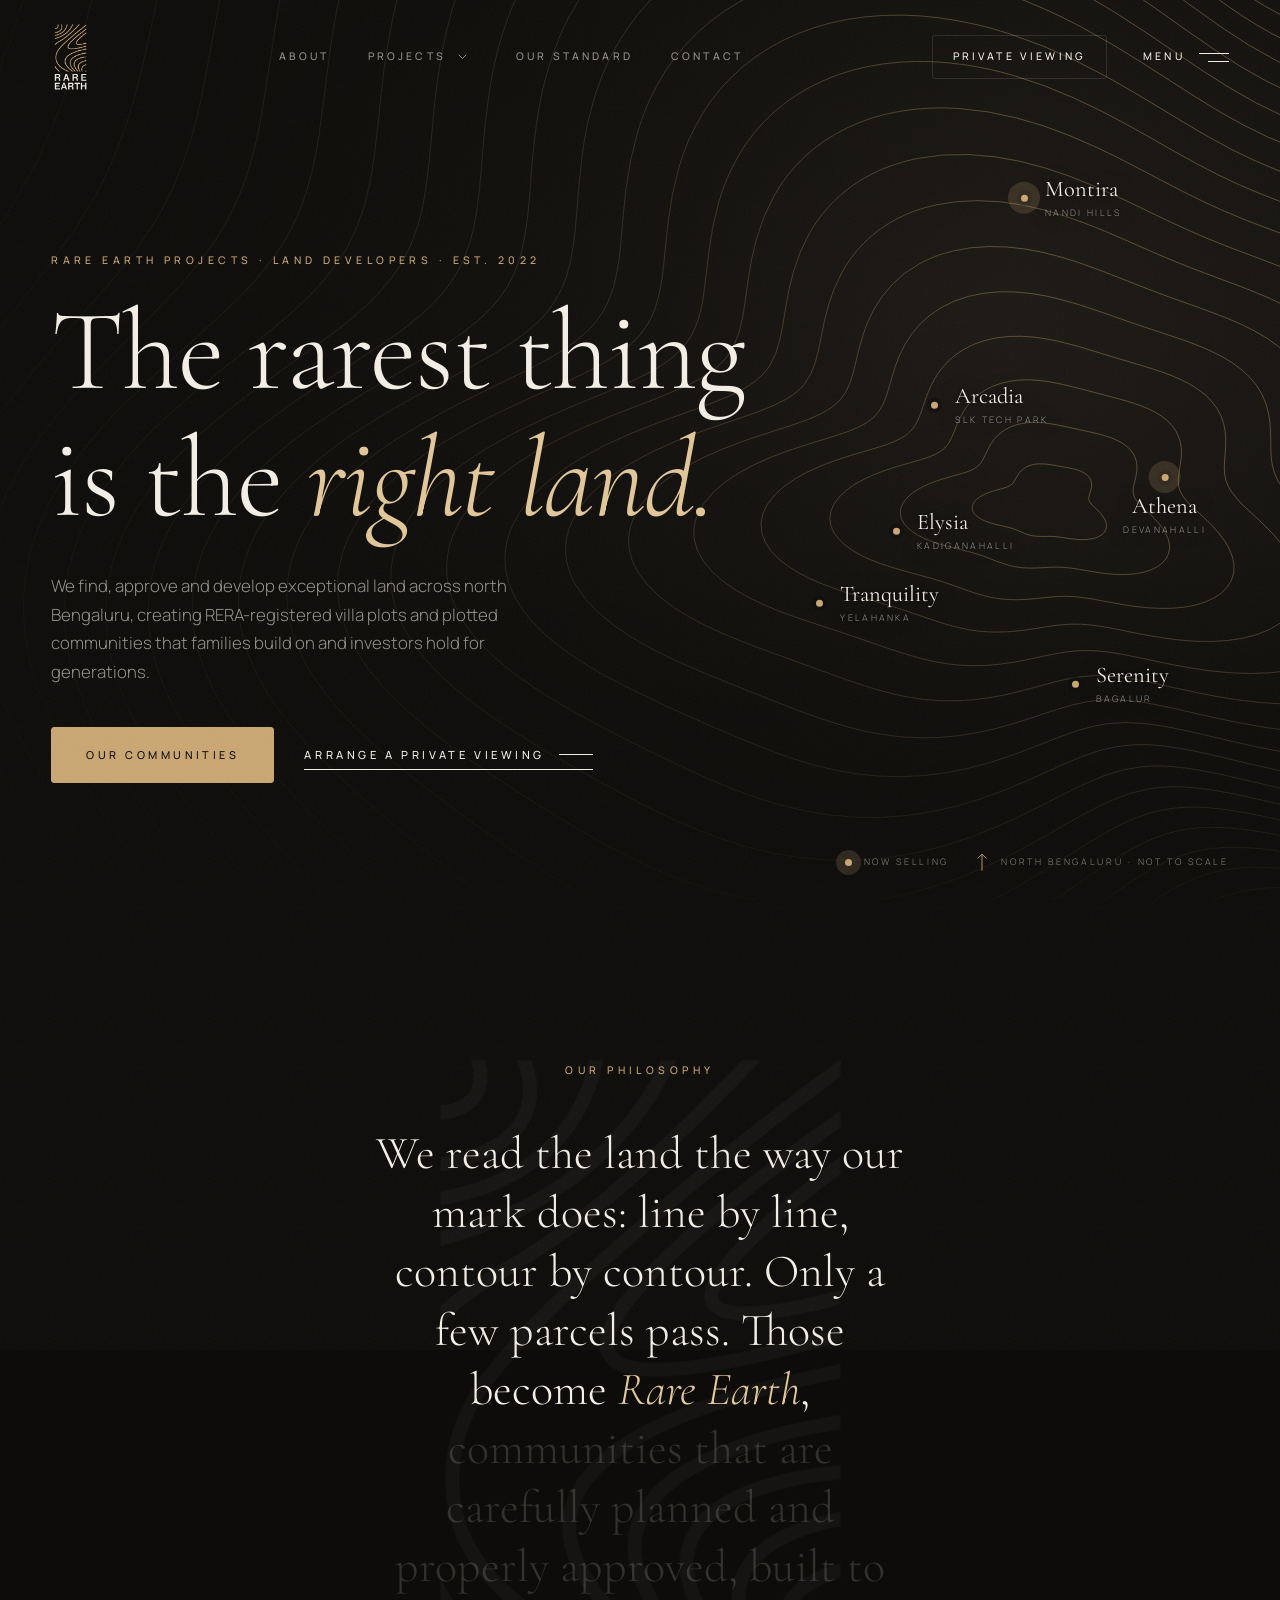
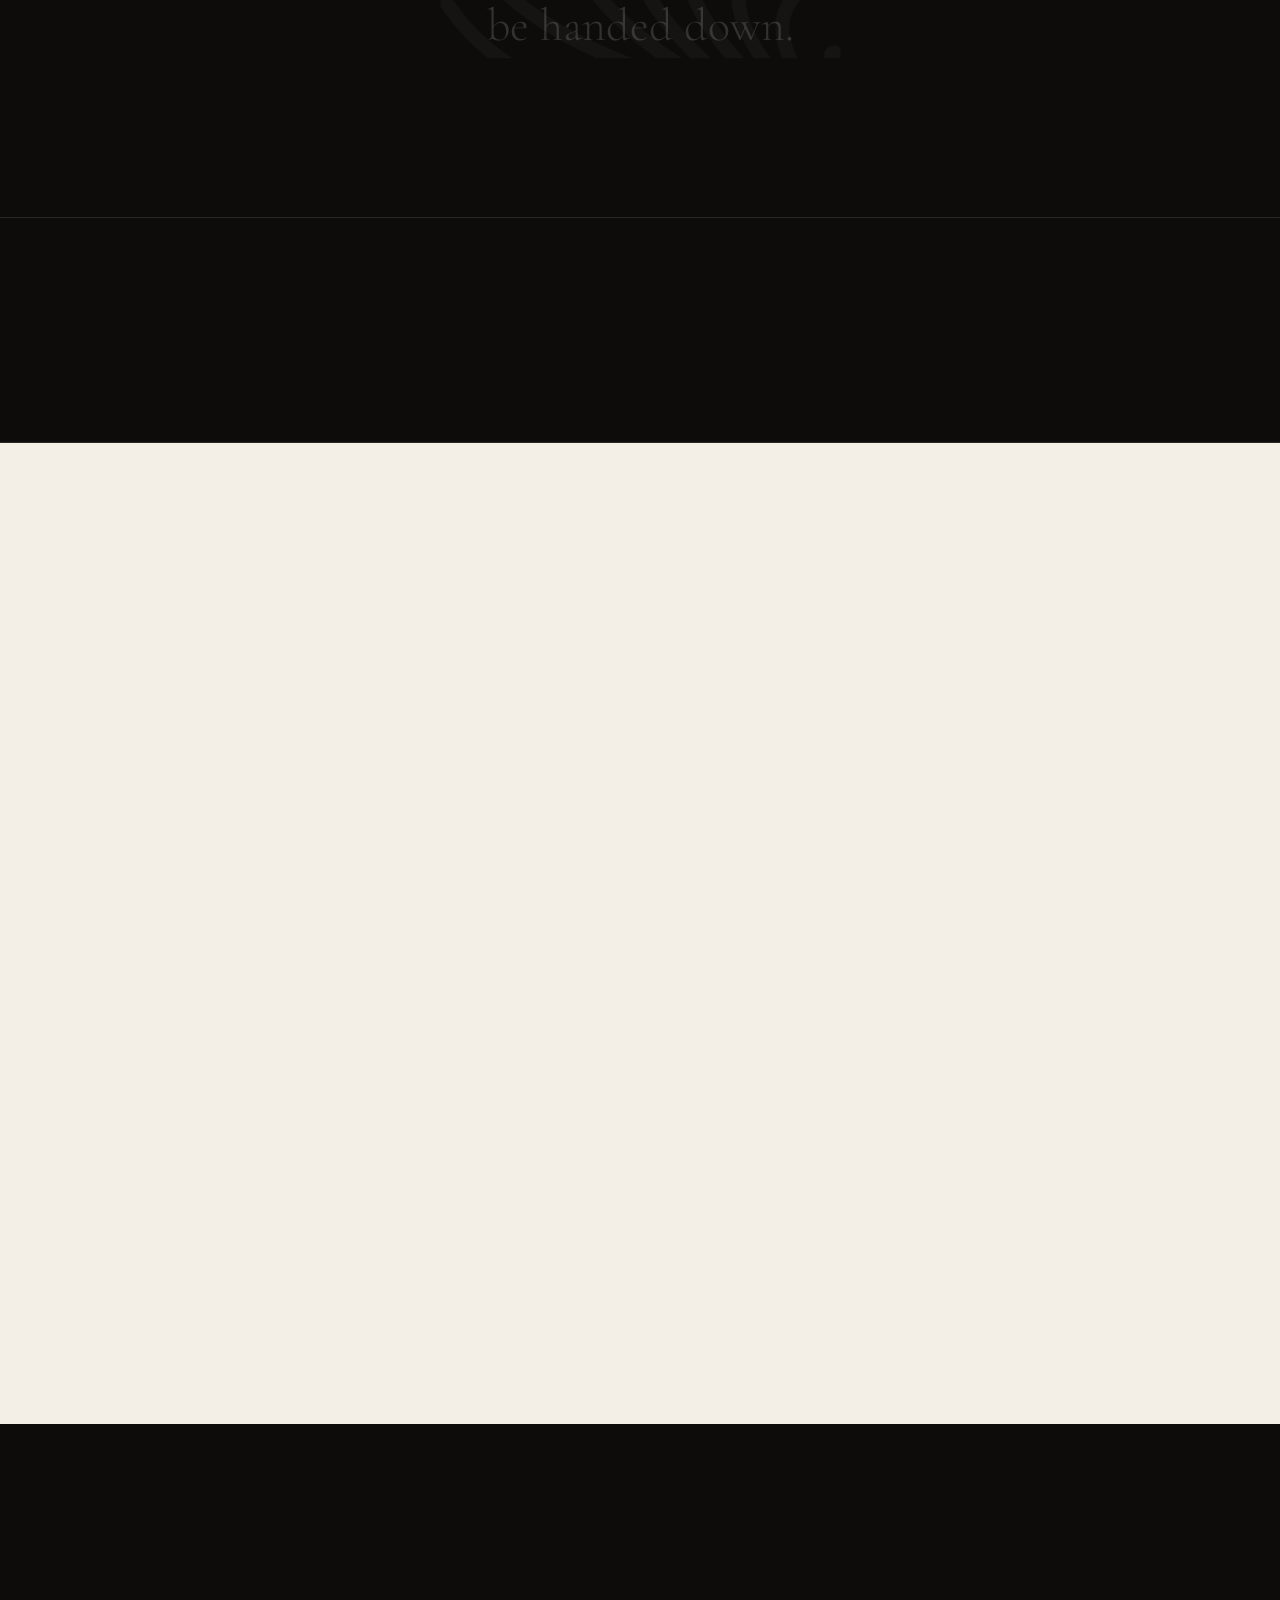
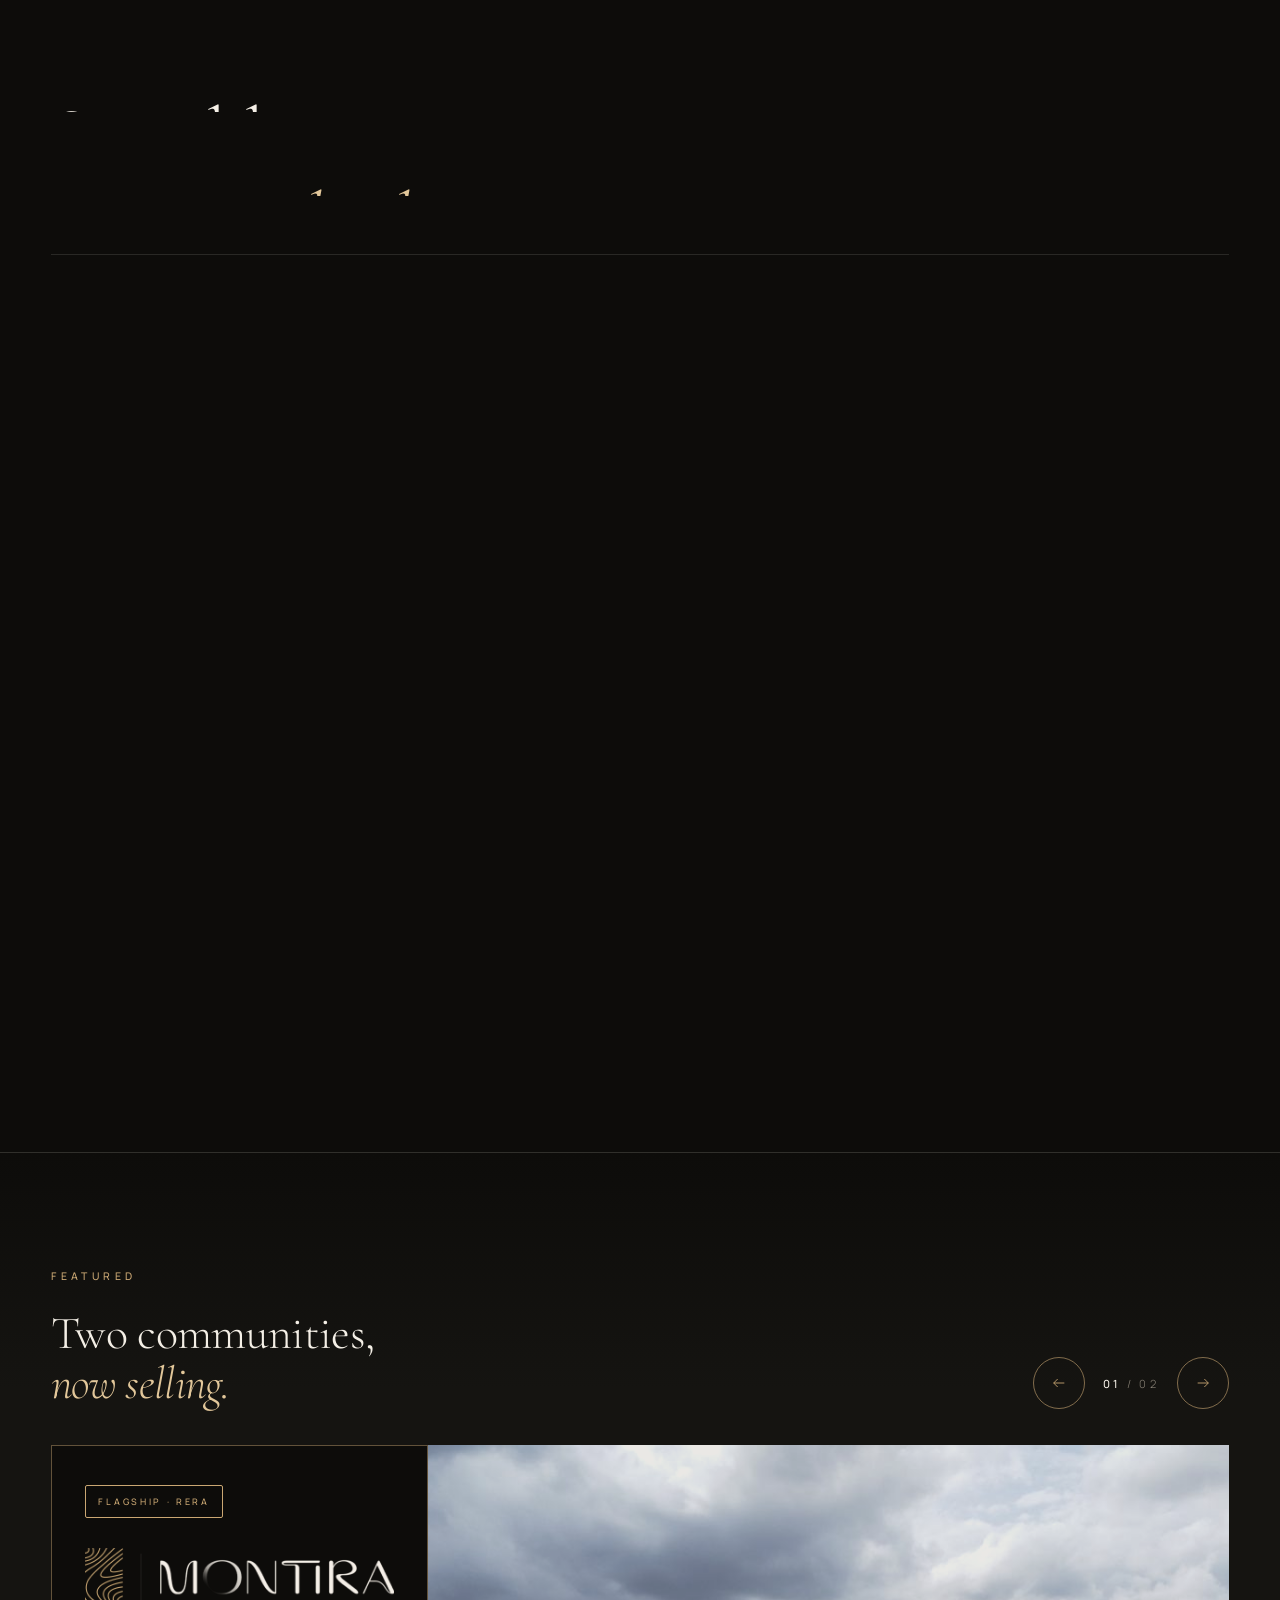
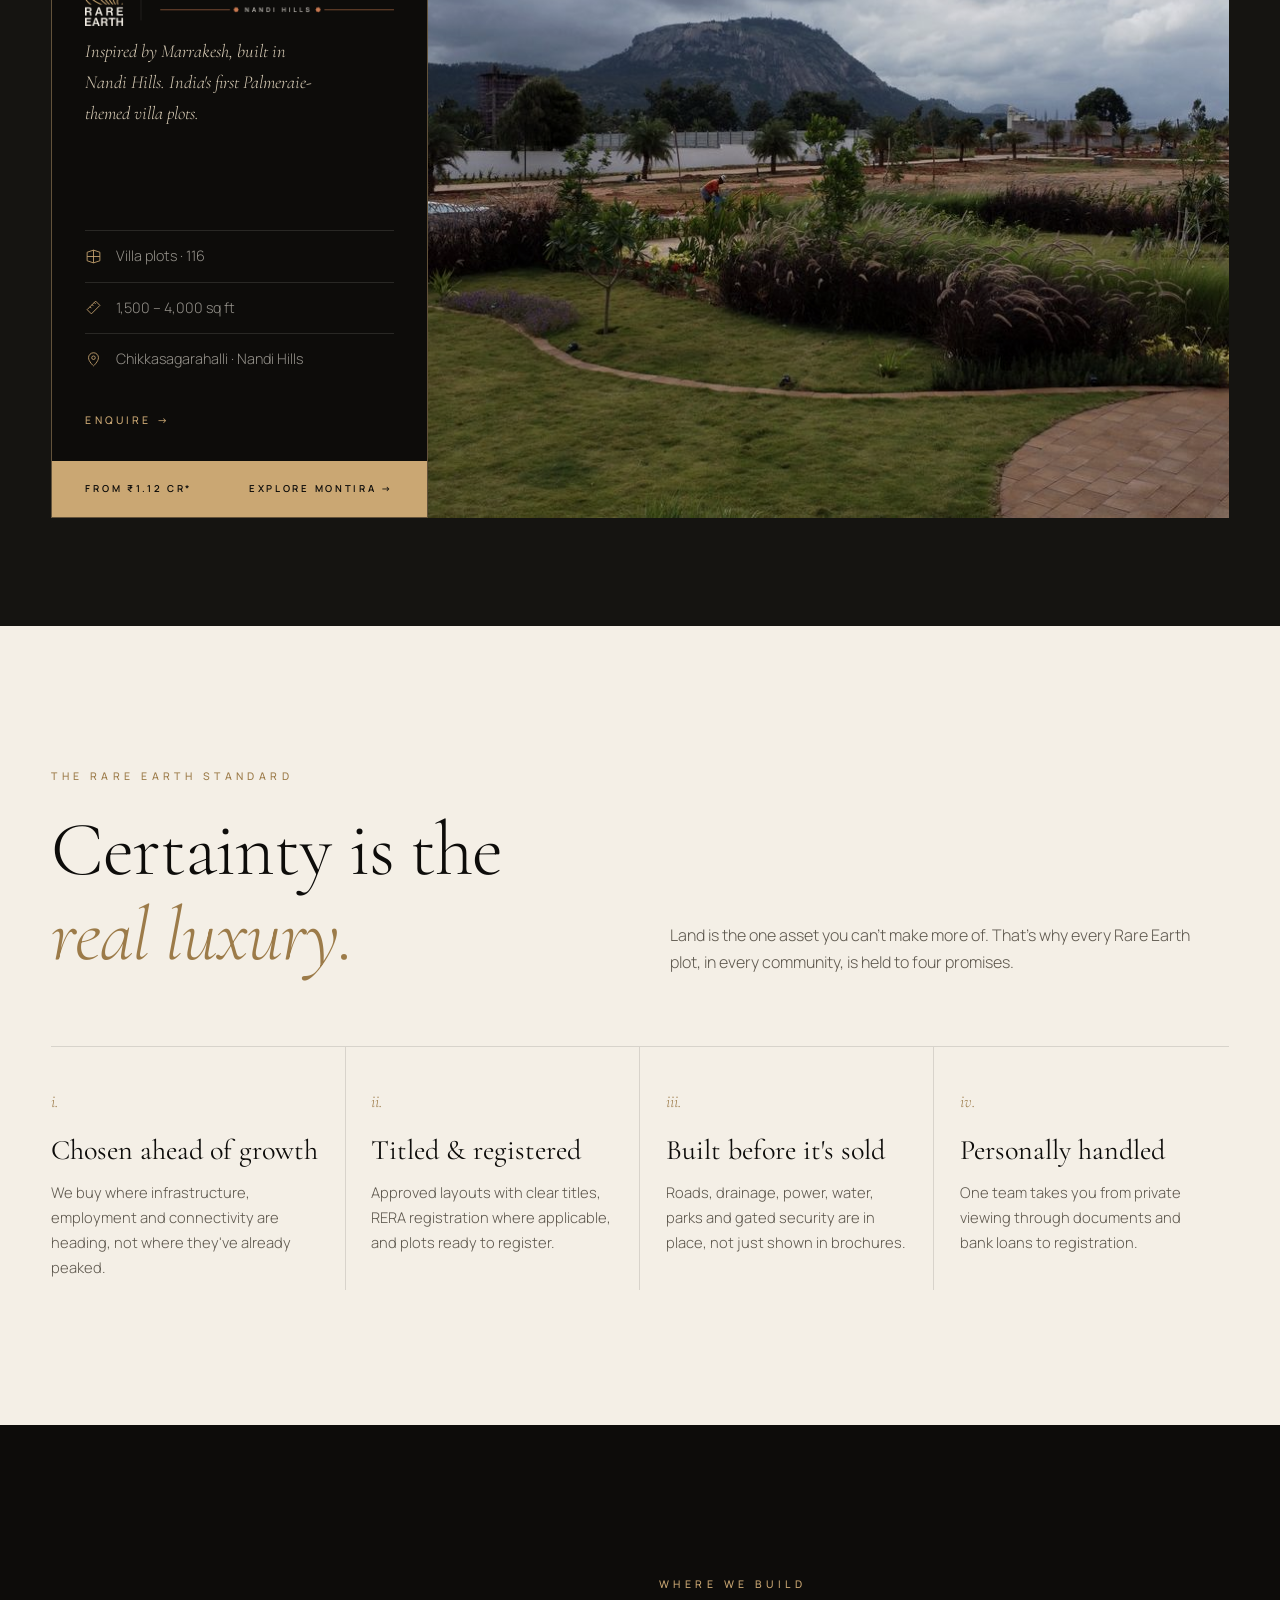
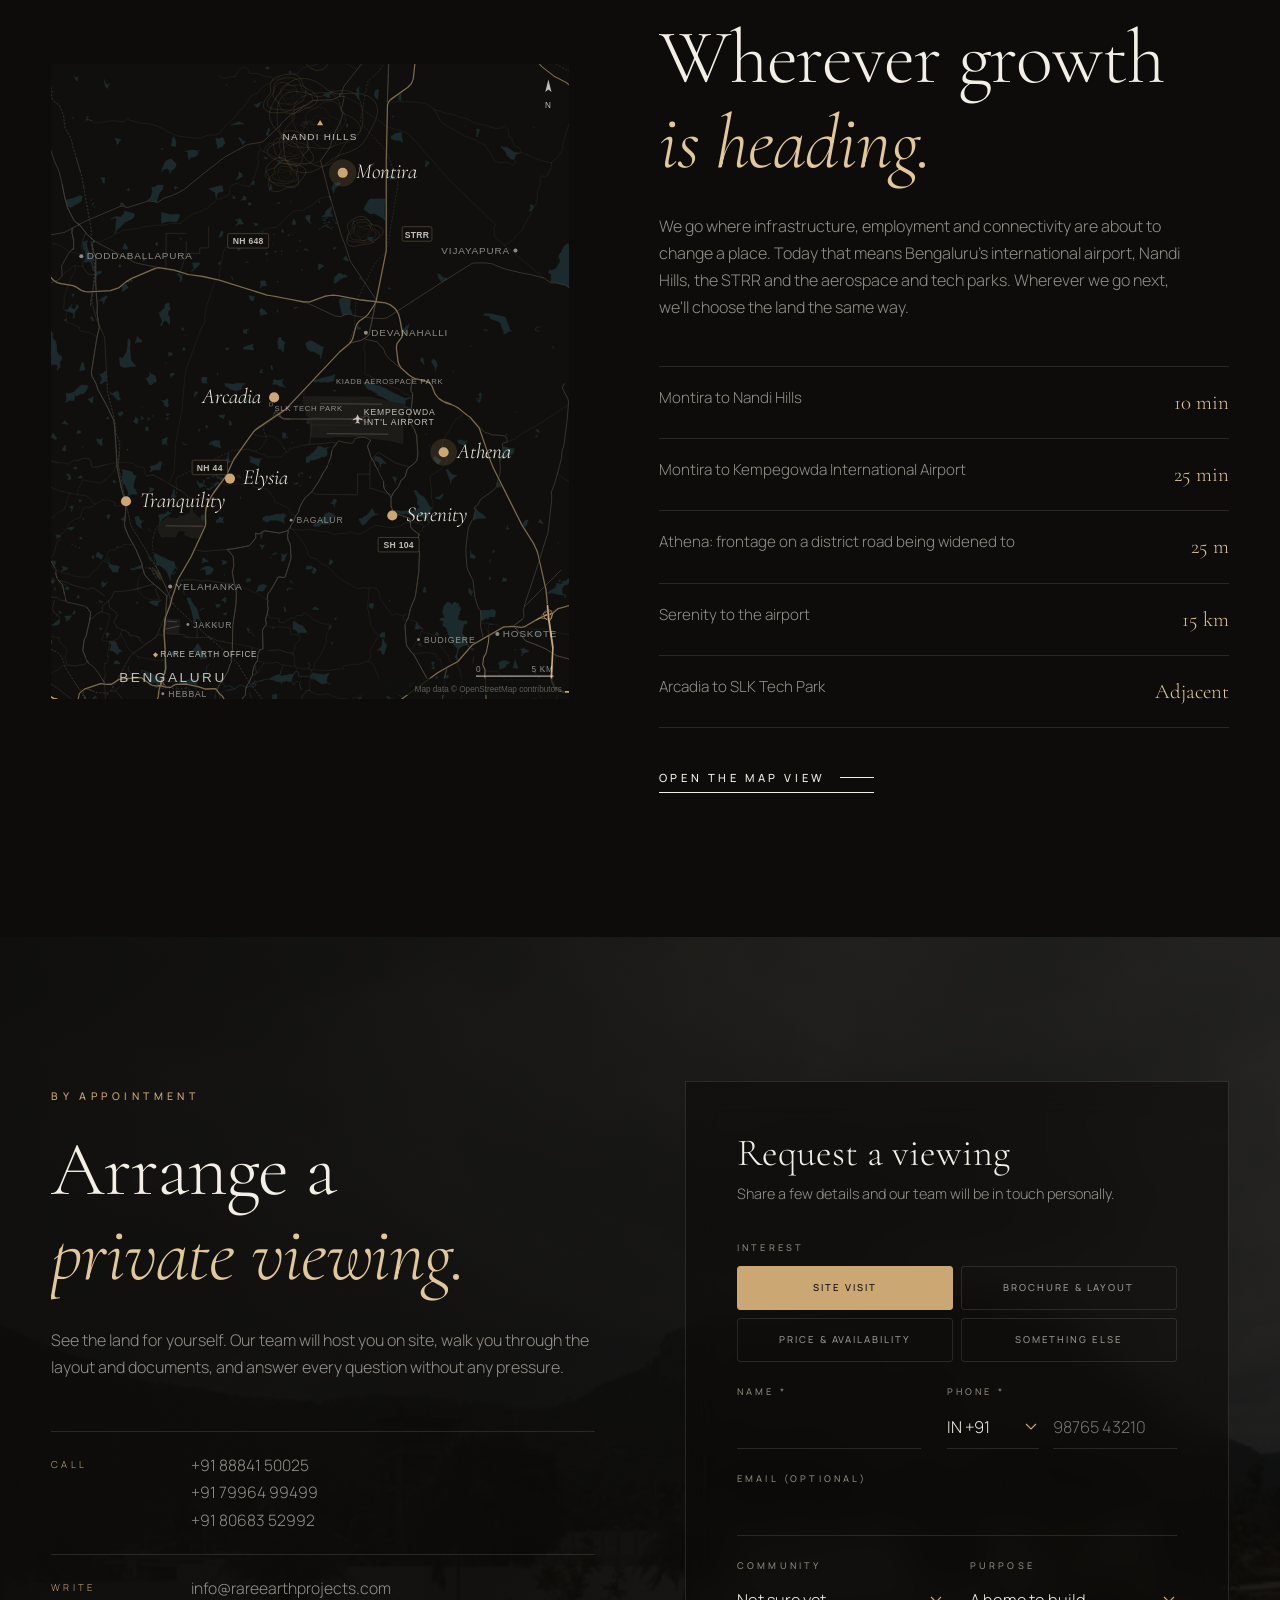
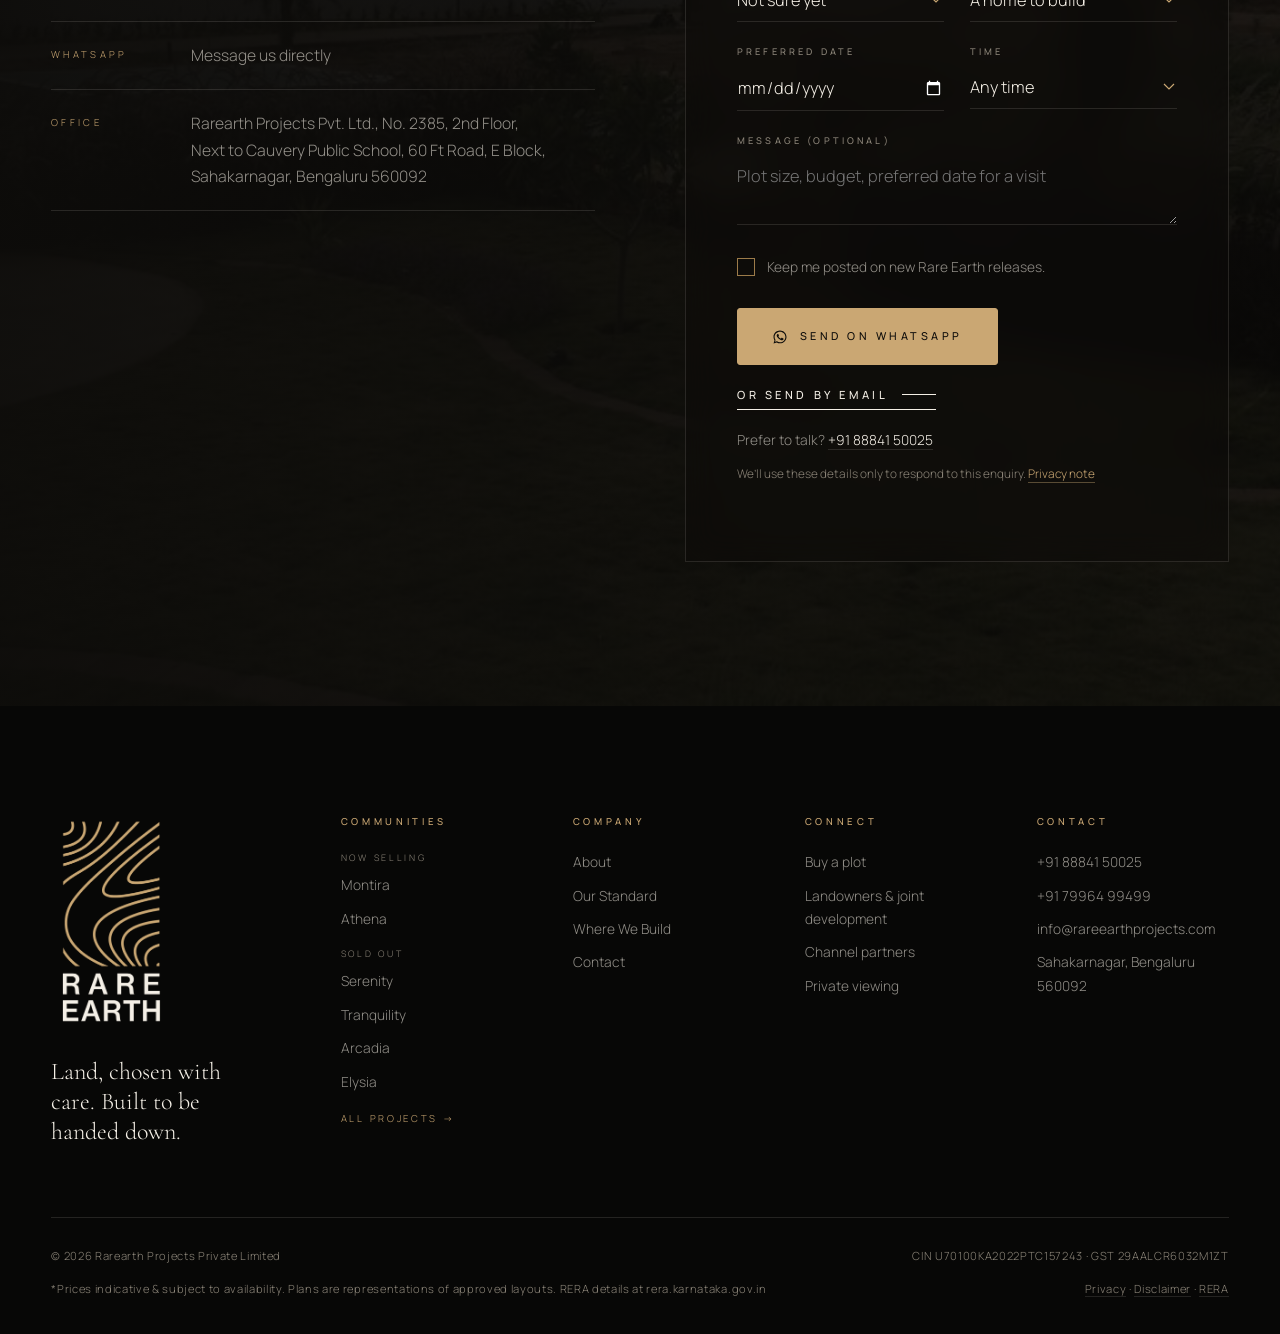
==== commit 9179faca: "SEO and phone-menu improvements - Titles and meta descriptions rewritten around what buyers search  " ====
--- a/index.html
+++ b/index.html
@@ -4,8 +4,8 @@
 <meta charset="utf-8">
 <meta name="viewport" content="width=device-width, initial-scale=1">
 <script>document.documentElement.classList.remove('no-js')</script>
-<title>Rare Earth Projects | Land Developers, Bengaluru</title>
-<meta name="description" content="Rare Earth Projects, Bengaluru land developers: RERA-registered Montira villa plots at Nandi Hills and Athena at Devanahalli, plus Serenity, Tranquility, Arcadia and Elysia.">
+<title>Villa Plots in North Bengaluru | Rare Earth Projects</title>
+<meta name="description" content="RERA-registered villa plots near Nandi Hills (Montira) and in Devanahalli (Athena), north Bengaluru (Bangalore). Gated, approved plotted communities.">
 <link rel="canonical" href="https://www.rareearthprojects.com/">
 <meta name="theme-color" content="#0d0c0a">
 <meta property="og:type" content="website">
@@ -25,7 +25,7 @@
 <link rel="stylesheet" href="assets/css/site.css">
 <link rel="stylesheet" href="assets/css/home.css">
 <script type="application/ld+json">
-{"@context":"https://schema.org","@type":"Organization","name":"Rare Earth Projects","legalName":"Rarearth Projects Private Limited","url":"https://www.rareearthprojects.com/","logo":"https://www.rareearthprojects.com/assets/logo-vertical.png","image":"https://www.rareearthprojects.com/assets/montira/aerial-sm.jpg","foundingDate":"2022","email":"info@rareearthprojects.com","telephone":"+91-88841-50025","address":{"@type":"PostalAddress","streetAddress":"No. 2385, 2nd Floor, 60 Ft Road, E Block, Sahakarnagar","addressLocality":"Bengaluru","postalCode":"560092","addressRegion":"Karnataka","addressCountry":"IN"},"contactPoint":[{"@type":"ContactPoint","telephone":"+91-88841-50025","contactType":"sales","areaServed":"IN","availableLanguage":["en"]}]}
+{"@context":"https://schema.org","@type":"Organization","name":"Rare Earth Projects","alternateName":["Rare Earth","Rarearth Projects"],"legalName":"Rarearth Projects Private Limited","url":"https://www.rareearthprojects.com/","logo":"https://www.rareearthprojects.com/assets/logo-vertical.png","image":"https://www.rareearthprojects.com/assets/montira/aerial-sm.jpg","foundingDate":"2022","areaServed":{"@type":"AdministrativeArea","name":"North Bengaluru, Karnataka"},"email":"info@rareearthprojects.com","telephone":"+91-88841-50025","address":{"@type":"PostalAddress","streetAddress":"No. 2385, 2nd Floor, 60 Ft Road, E Block, Sahakarnagar","addressLocality":"Bengaluru","postalCode":"560092","addressRegion":"Karnataka","addressCountry":"IN"},"geo":{"@type":"GeoCoordinates","latitude":13.0608421,"longitude":77.5875166},"contactPoint":[{"@type":"ContactPoint","telephone":"+91-88841-50025","contactType":"sales","areaServed":"IN","availableLanguage":["en"]}]}
 </script>
 <script type="application/ld+json">
 {"@context":"https://schema.org","@type":"WebSite","name":"Rare Earth Projects","url":"https://www.rareearthprojects.com/"}
@@ -45,9 +45,9 @@
 <section class="hero" id="top">
   <svg class="hero-field" id="heroField" data-contours data-draw data-seed="42" data-count="30" data-cx="1250" data-cy="560" data-size="1500" viewBox="0 0 1600 1000" preserveAspectRatio="xMidYMid slice" aria-hidden="true"></svg>
   <div class="wrap hero-in">
-    <div class="kicker rv">Rare Earth Projects · Land Developers · Est. 2022</div>
+    <div class="kicker rv">Rare&nbsp;Earth&nbsp;Projects · Land&nbsp;Developers · Est.&nbsp;2022</div>
     <h1 class="display h-xl split" id="heroTitle" data-autostart><span class="ln"><span>The rarest thing</span></span><span class="ln"><span>is the <em>right land.</em></span></span></h1>
-    <p class="lead rv d1">We find, approve and develop exceptional land, creating RERA-registered villa plots and plotted communities that families build on and investors hold for generations.</p>
+    <p class="lead rv d1">We find, approve and develop exceptional land across north Bengaluru, creating RERA-registered villa plots and plotted communities that families build on and investors hold for generations.</p>
     <div class="hero-actions rv d2">
       <a href="projects/" class="pill solid">Our Communities</a>
       <a href="#viewing" class="link" data-enquire="visit" data-source="home-hero">Arrange a private viewing <span class="ln"></span></a>
--- a/assets/css/site.css
+++ b/assets/css/site.css
@@ -111,6 +111,8 @@
 .overlay nav a.sub{font-size:clamp(1.3rem,2.4vw,2rem);padding-left:50px;color:var(--mute-d)}
 .overlay nav a:hover{color:var(--gold-hi);font-style:italic}
 .overlay nav a.sub.is-cur{color:var(--gold);font-style:italic}
+.overlay nav a.sub i{font-family:var(--sans);font-style:normal;font-size:.56rem;letter-spacing:.24em;text-transform:uppercase;color:var(--gold);align-self:center;white-space:nowrap}
+.ov-quick{display:none}
 body.menu-open .overlay nav a{opacity:1;transform:none}
 .overlay aside{border-left:1px solid var(--hair-d);padding:140px var(--gut) 60px;display:flex;flex-direction:column;justify-content:space-between;gap:34px;position:relative;overflow:hidden}
 .overlay aside .vlogo{width:110px}
@@ -966,6 +968,15 @@
   .hdr-r .enq{display:none}
   .overlay{grid-template-columns:1fr}
   .overlay aside{display:none}
+  /* phone menu: content starts under the header (centring clipped the top once the list grew),
+     roomier community links (finger-sized targets) and one-tap Call / WhatsApp / Email */
+  .overlay nav{justify-content:flex-start;padding-top:118px;padding-bottom:calc(36px + env(safe-area-inset-bottom))}
+  .overlay nav a{padding:3px 0}
+  .overlay nav a.sub{font-size:clamp(1.3rem,5.6vw,1.6rem);padding:8px 0 8px 50px;gap:14px;color:rgba(244,239,230,.72)}
+  .ov-quick{display:grid;grid-template-columns:repeat(3,1fr);gap:10px;margin-top:30px;padding-top:26px;border-top:1px solid var(--hair-d)}
+  .overlay nav .ov-quick a{font-family:var(--sans);font-weight:500;font-style:normal;font-size:.6rem;letter-spacing:.22em;text-transform:uppercase;line-height:1;flex-direction:column;align-items:center;justify-content:center;gap:10px;height:72px;padding:0;border:1px solid var(--hair-d);border-radius:var(--r-btn);color:var(--ivory)}
+  .overlay nav .ov-quick a:hover{font-style:normal;color:var(--gold-hi)}
+  .overlay nav .ov-quick svg{width:20px;height:20px;flex:none}
   .about-grid,.proj-body,.plan-grid,.col-head,.ter-grid,.vw-grid{grid-template-columns:1fr}
   .about-mark{aspect-ratio:16/10}.about-mark img{width:22%}
   /* no room beside the headline: the hero pins become a list beneath it */
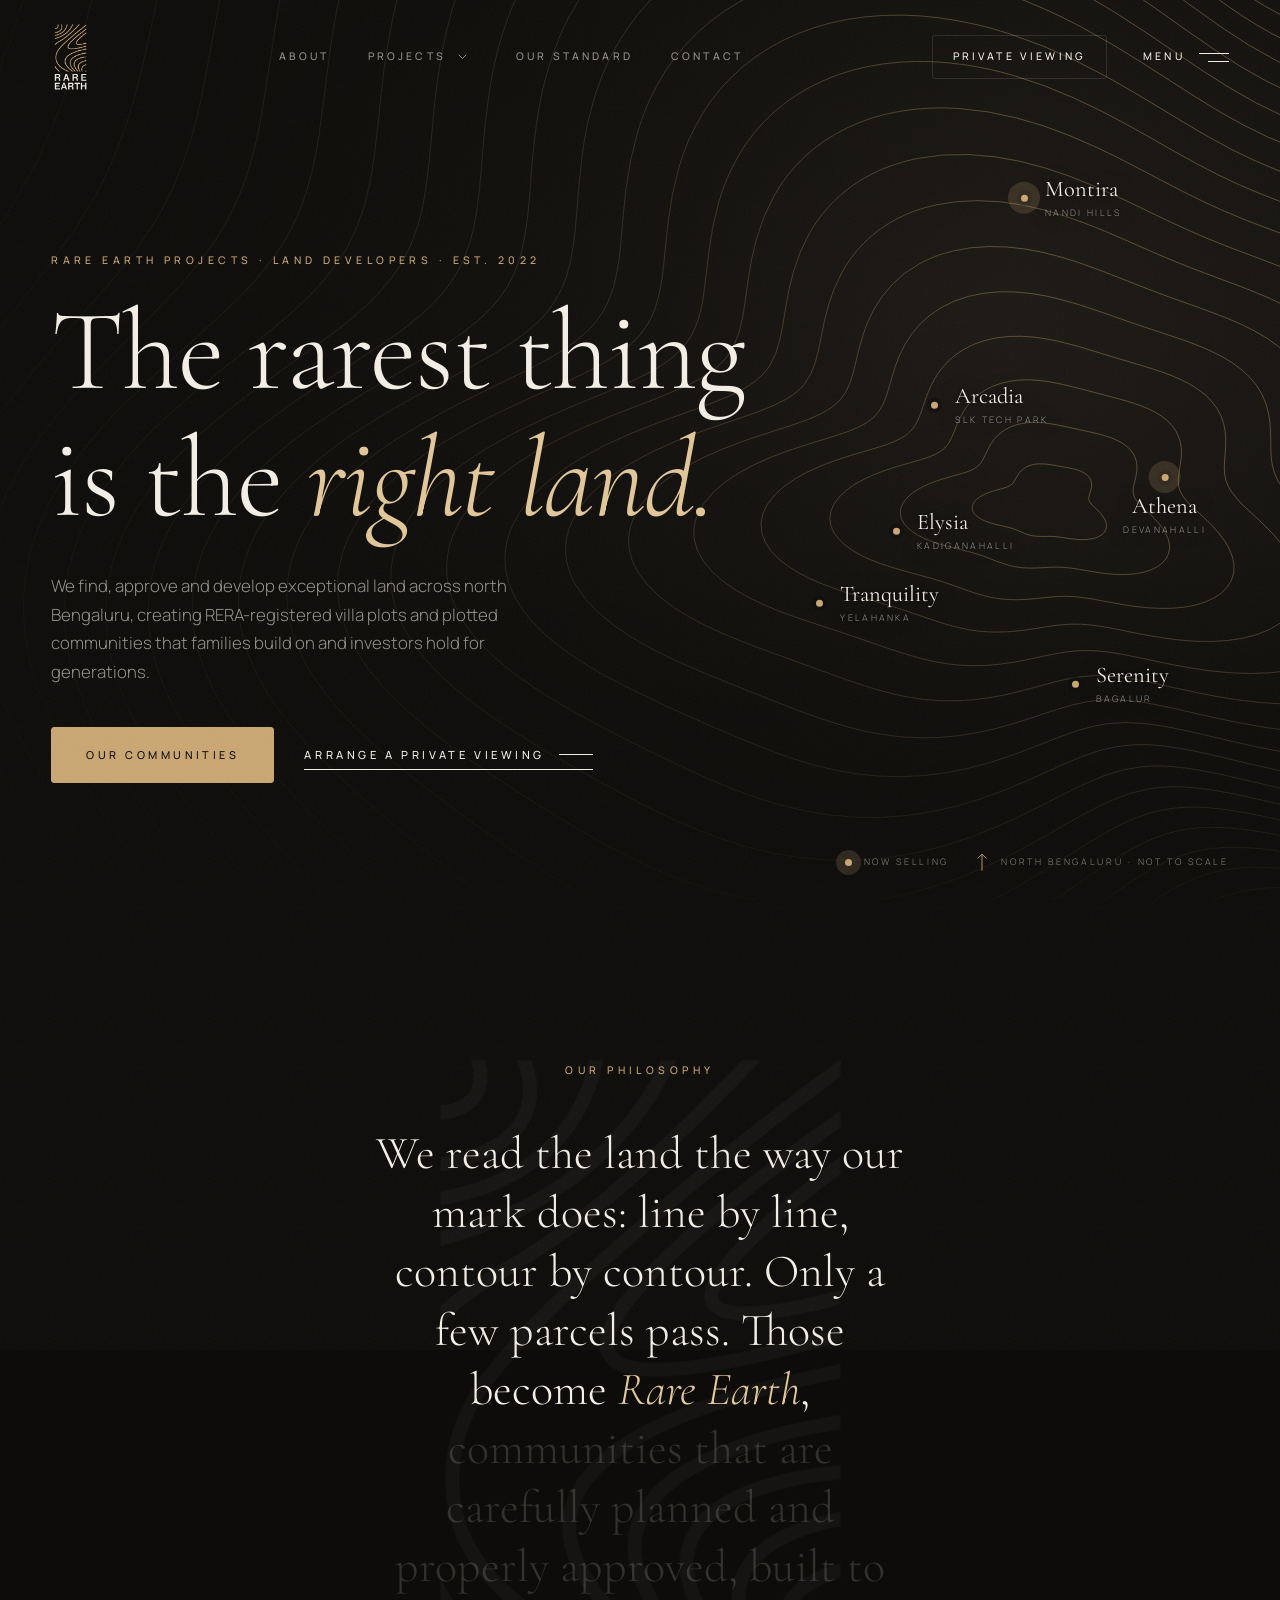
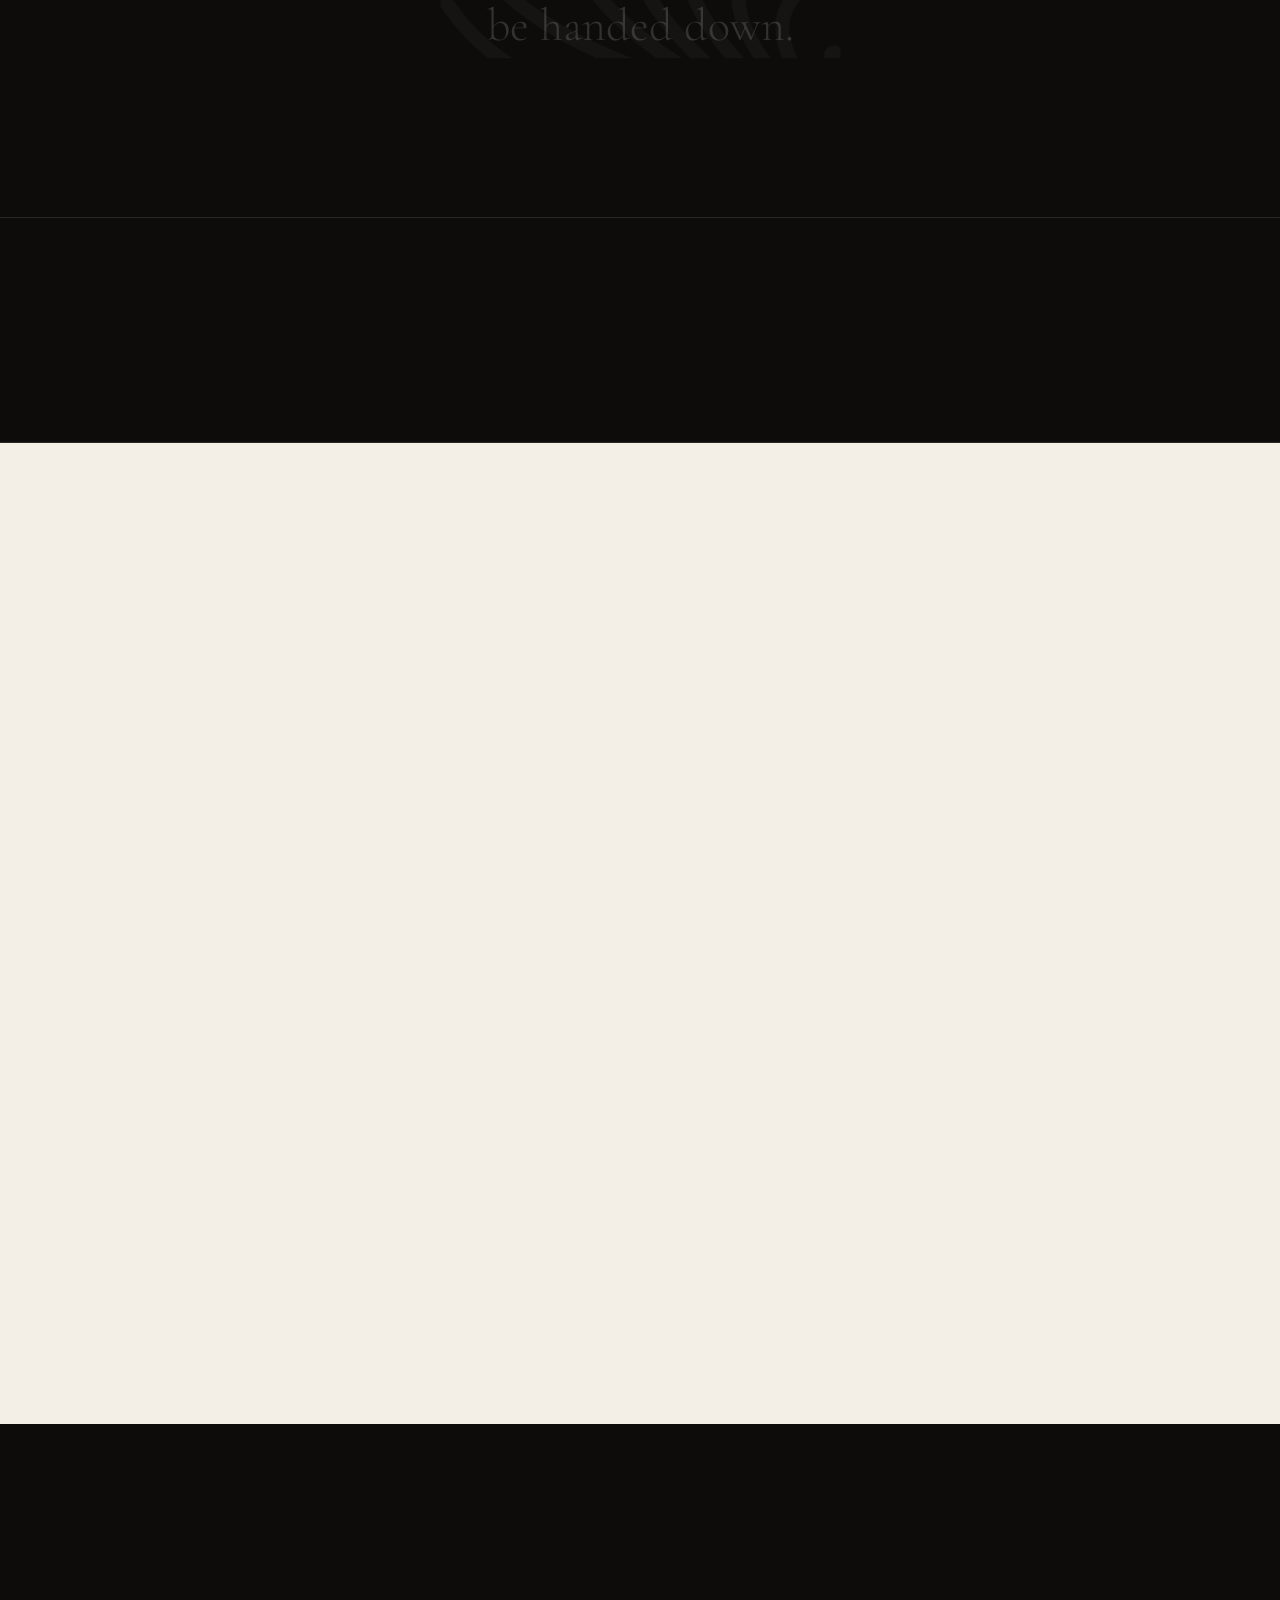
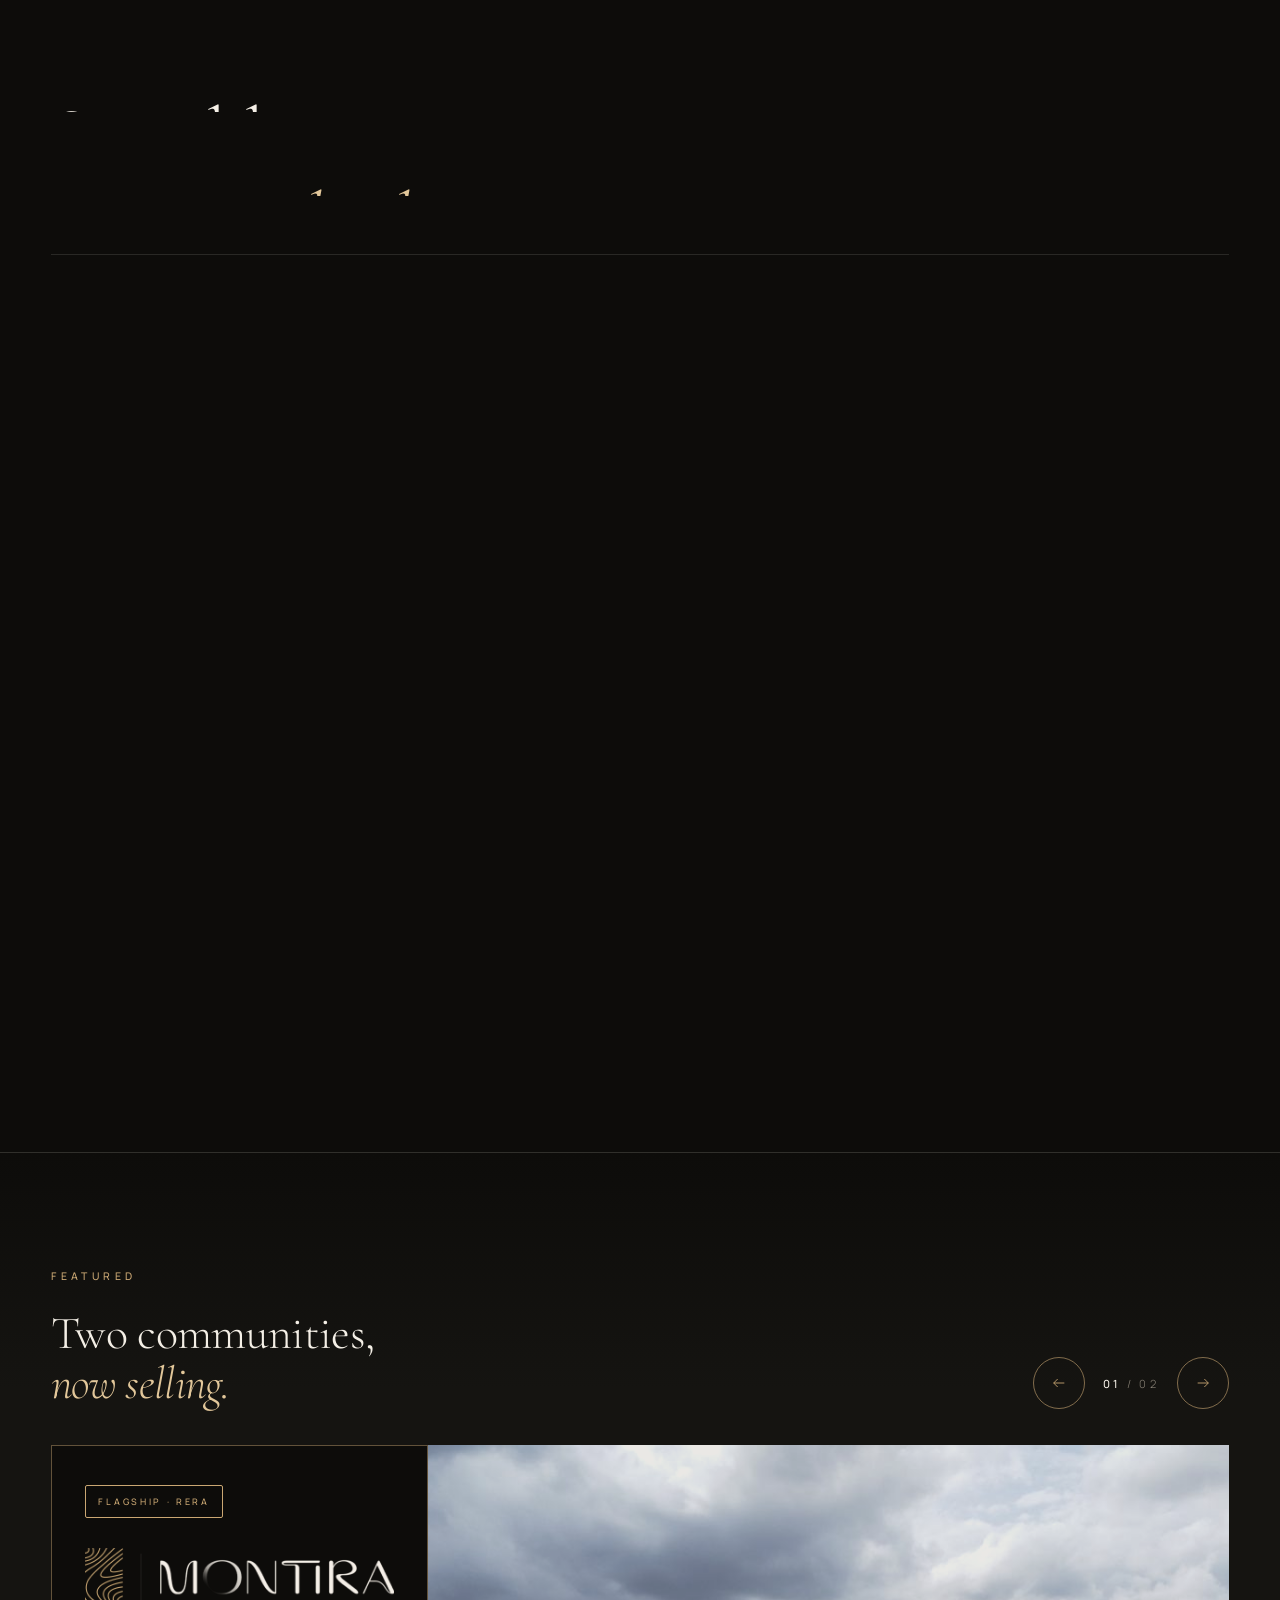
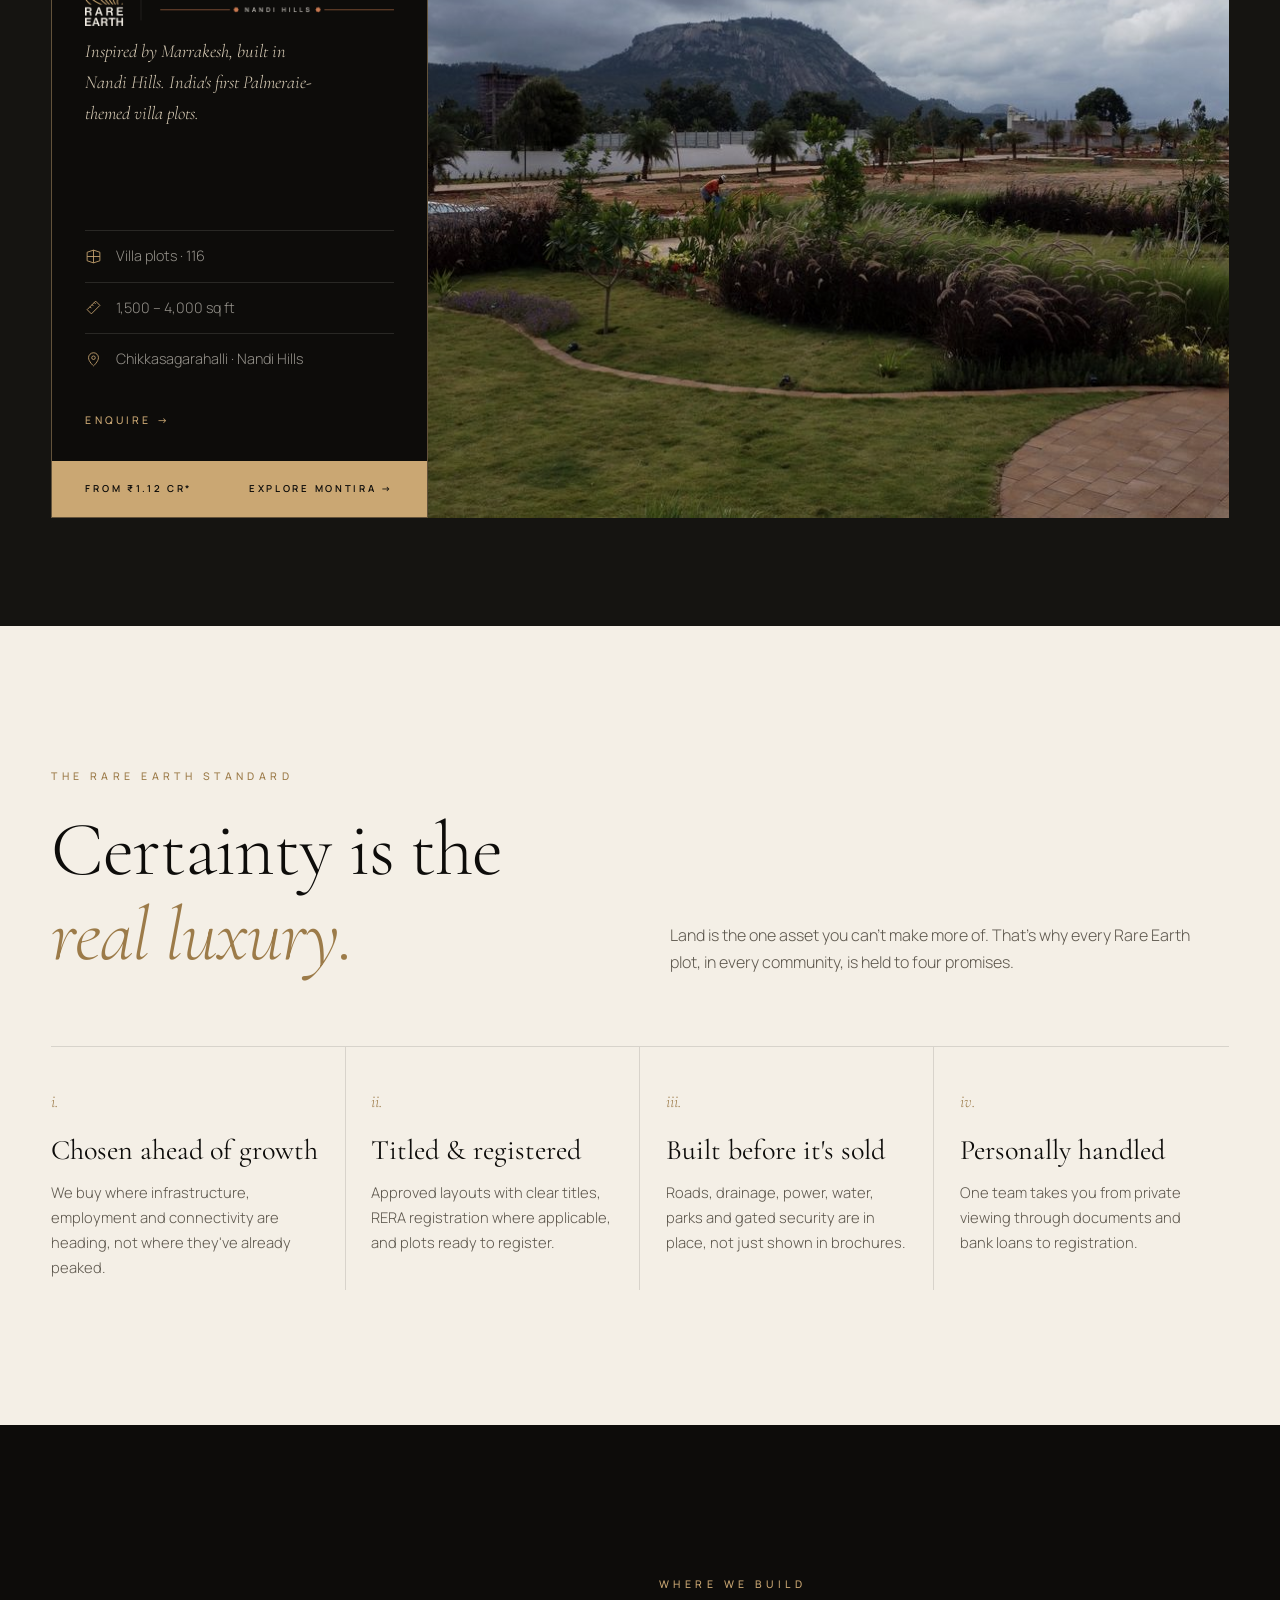
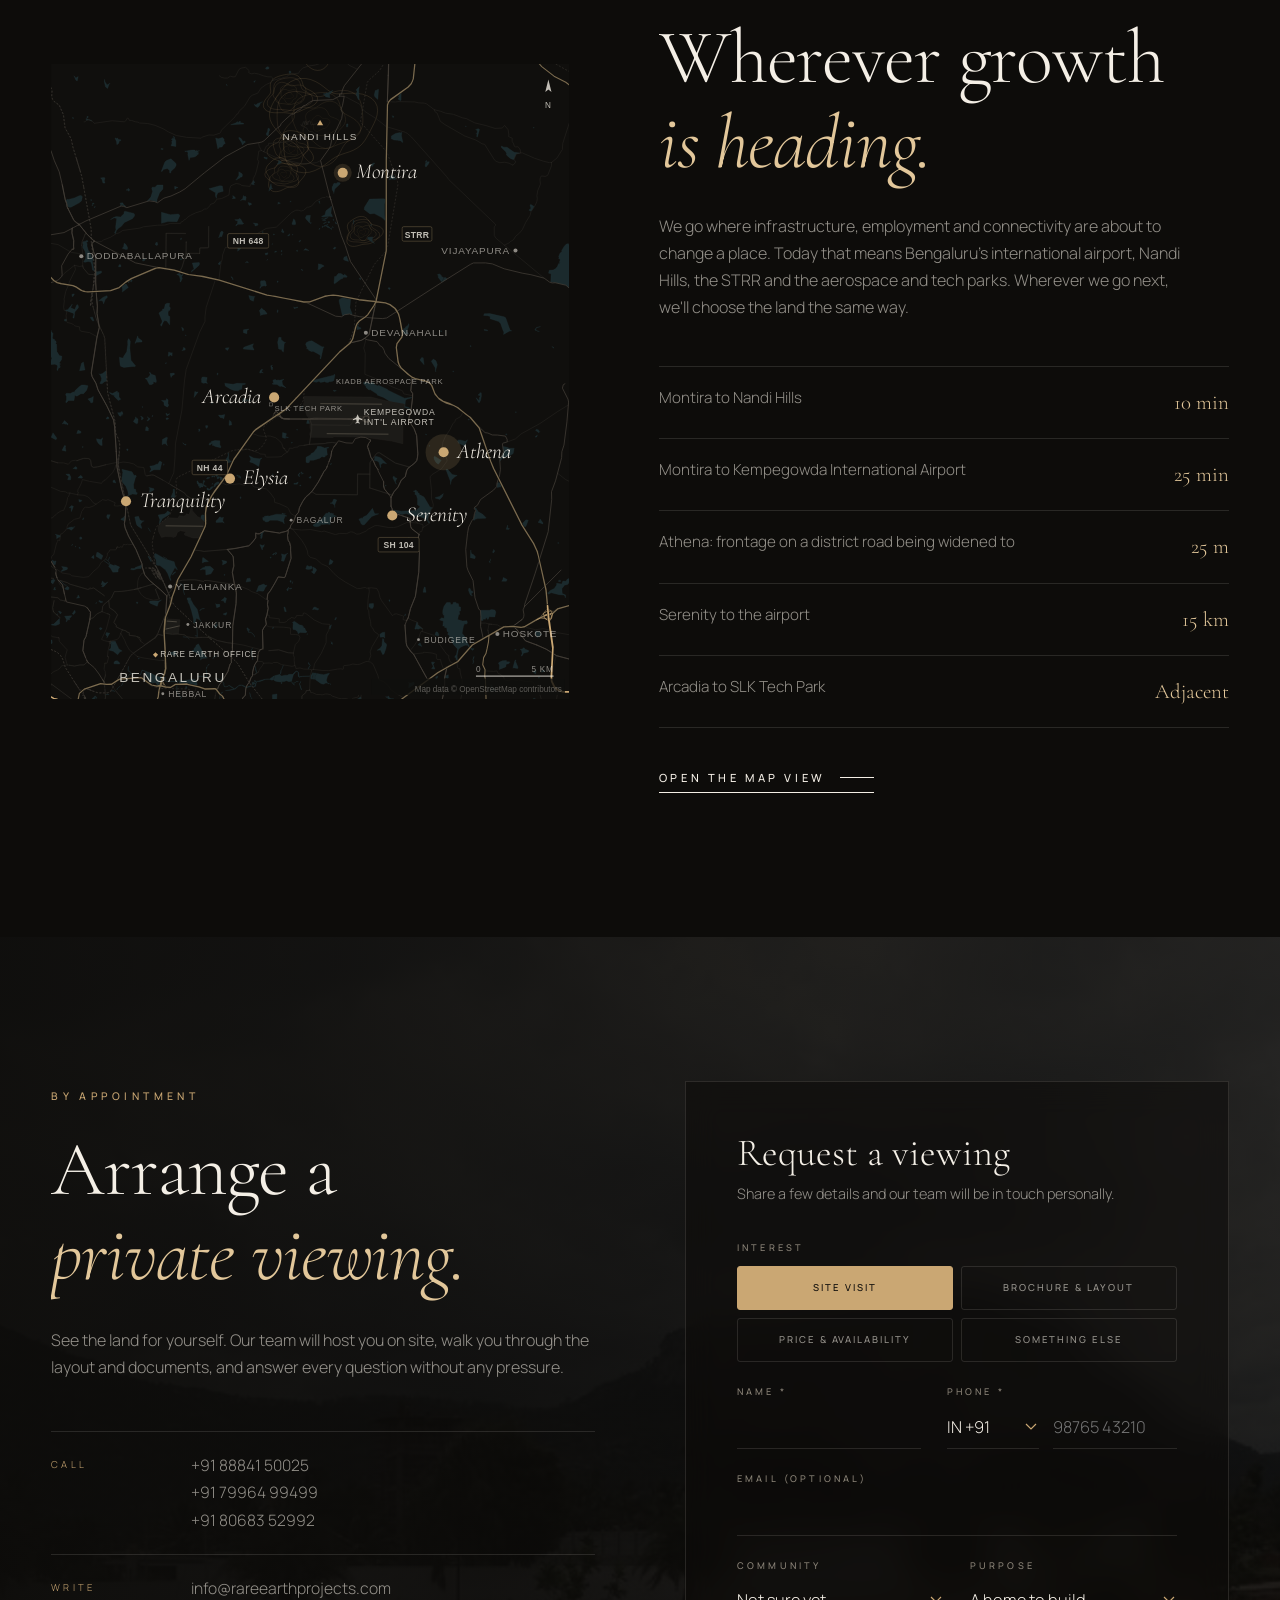
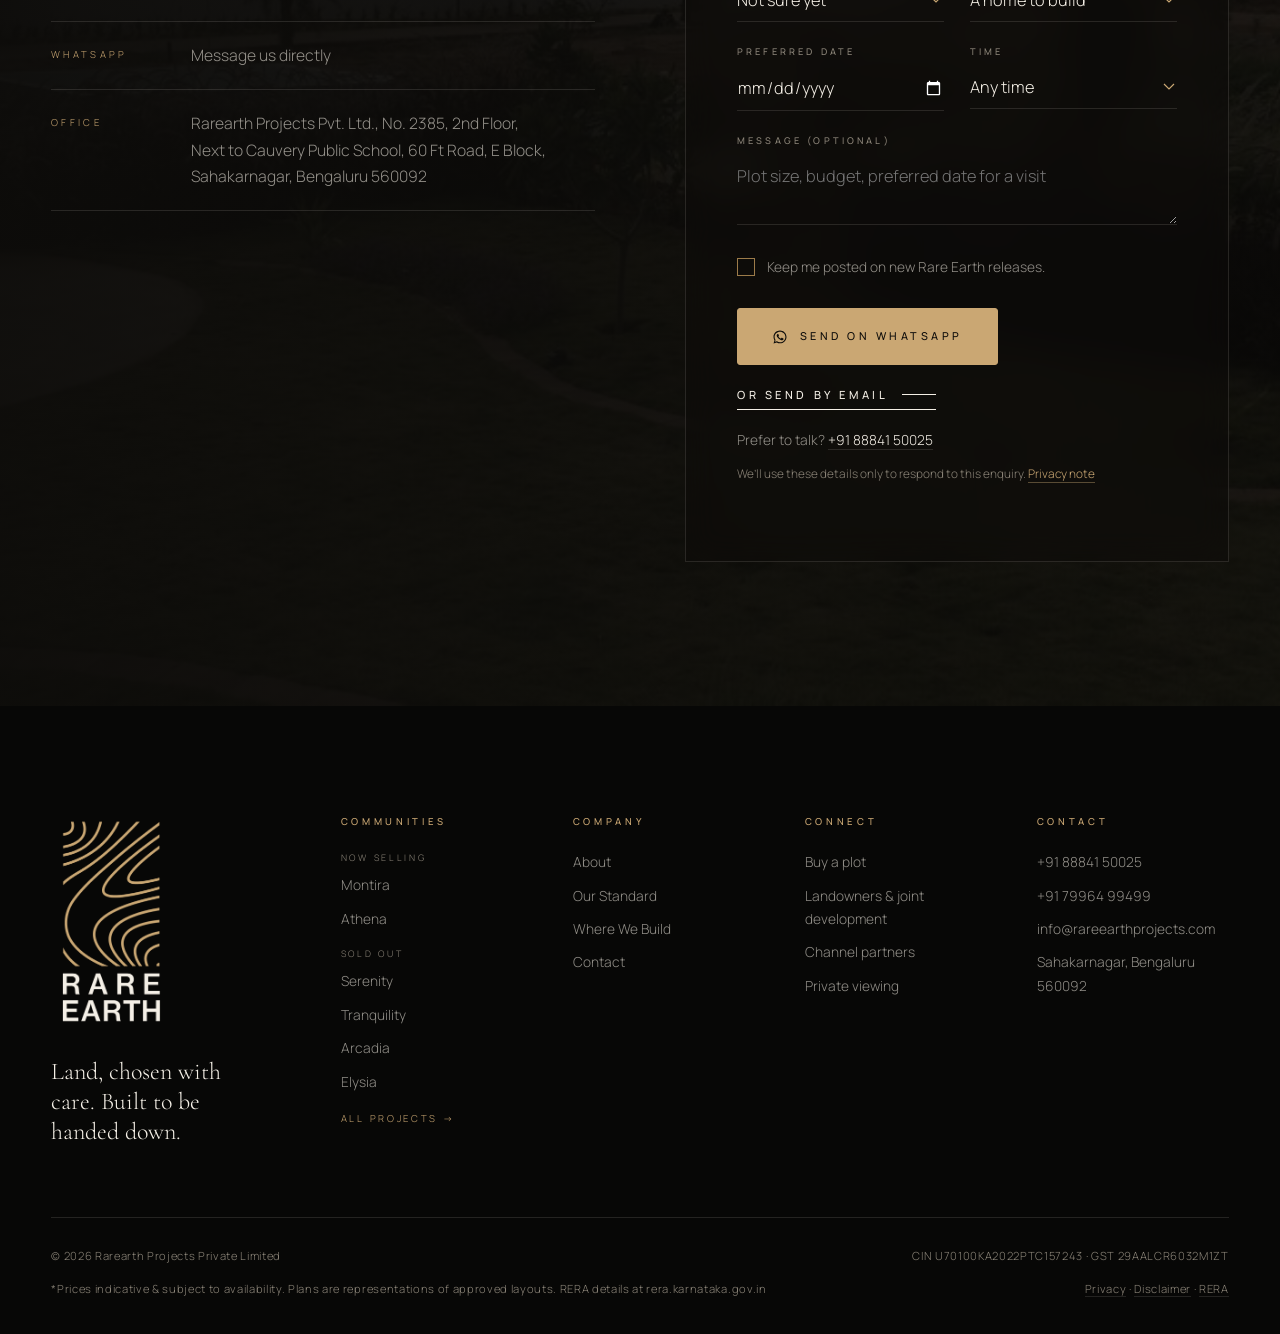
==== commit 2bf8ecc8: "Montira gardens photo, brand-first home title - The "The gardens" photo was a near-duplicate of "Und" ====
--- a/index.html
+++ b/index.html
@@ -4,13 +4,13 @@
 <meta charset="utf-8">
 <meta name="viewport" content="width=device-width, initial-scale=1">
 <script>document.documentElement.classList.remove('no-js')</script>
-<title>Villa Plots in North Bengaluru | Rare Earth Projects</title>
+<title>Rare Earth Projects | Villa Plots in North Bengaluru</title>
 <meta name="description" content="RERA-registered villa plots near Nandi Hills (Montira) and in Devanahalli (Athena), north Bengaluru (Bangalore). Gated, approved plotted communities.">
 <link rel="canonical" href="https://www.rareearthprojects.com/">
 <meta name="theme-color" content="#0d0c0a">
 <meta property="og:type" content="website">
 <meta property="og:site_name" content="Rare Earth Projects">
-<meta property="og:title" content="Rare Earth Projects | Land Developers, Bengaluru">
+<meta property="og:title" content="Rare Earth Projects | Villa Plots in North Bengaluru">
 <meta property="og:description" content="Villa plots and plotted communities around Bengaluru: Montira at Nandi Hills and Athena at Devanahalli, both RERA registered, plus Serenity, Tranquility, Arcadia and Elysia.">
 <meta property="og:url" content="https://www.rareearthprojects.com/">
 <meta property="og:image" content="https://www.rareearthprojects.com/assets/montira/aerial-sm.jpg">
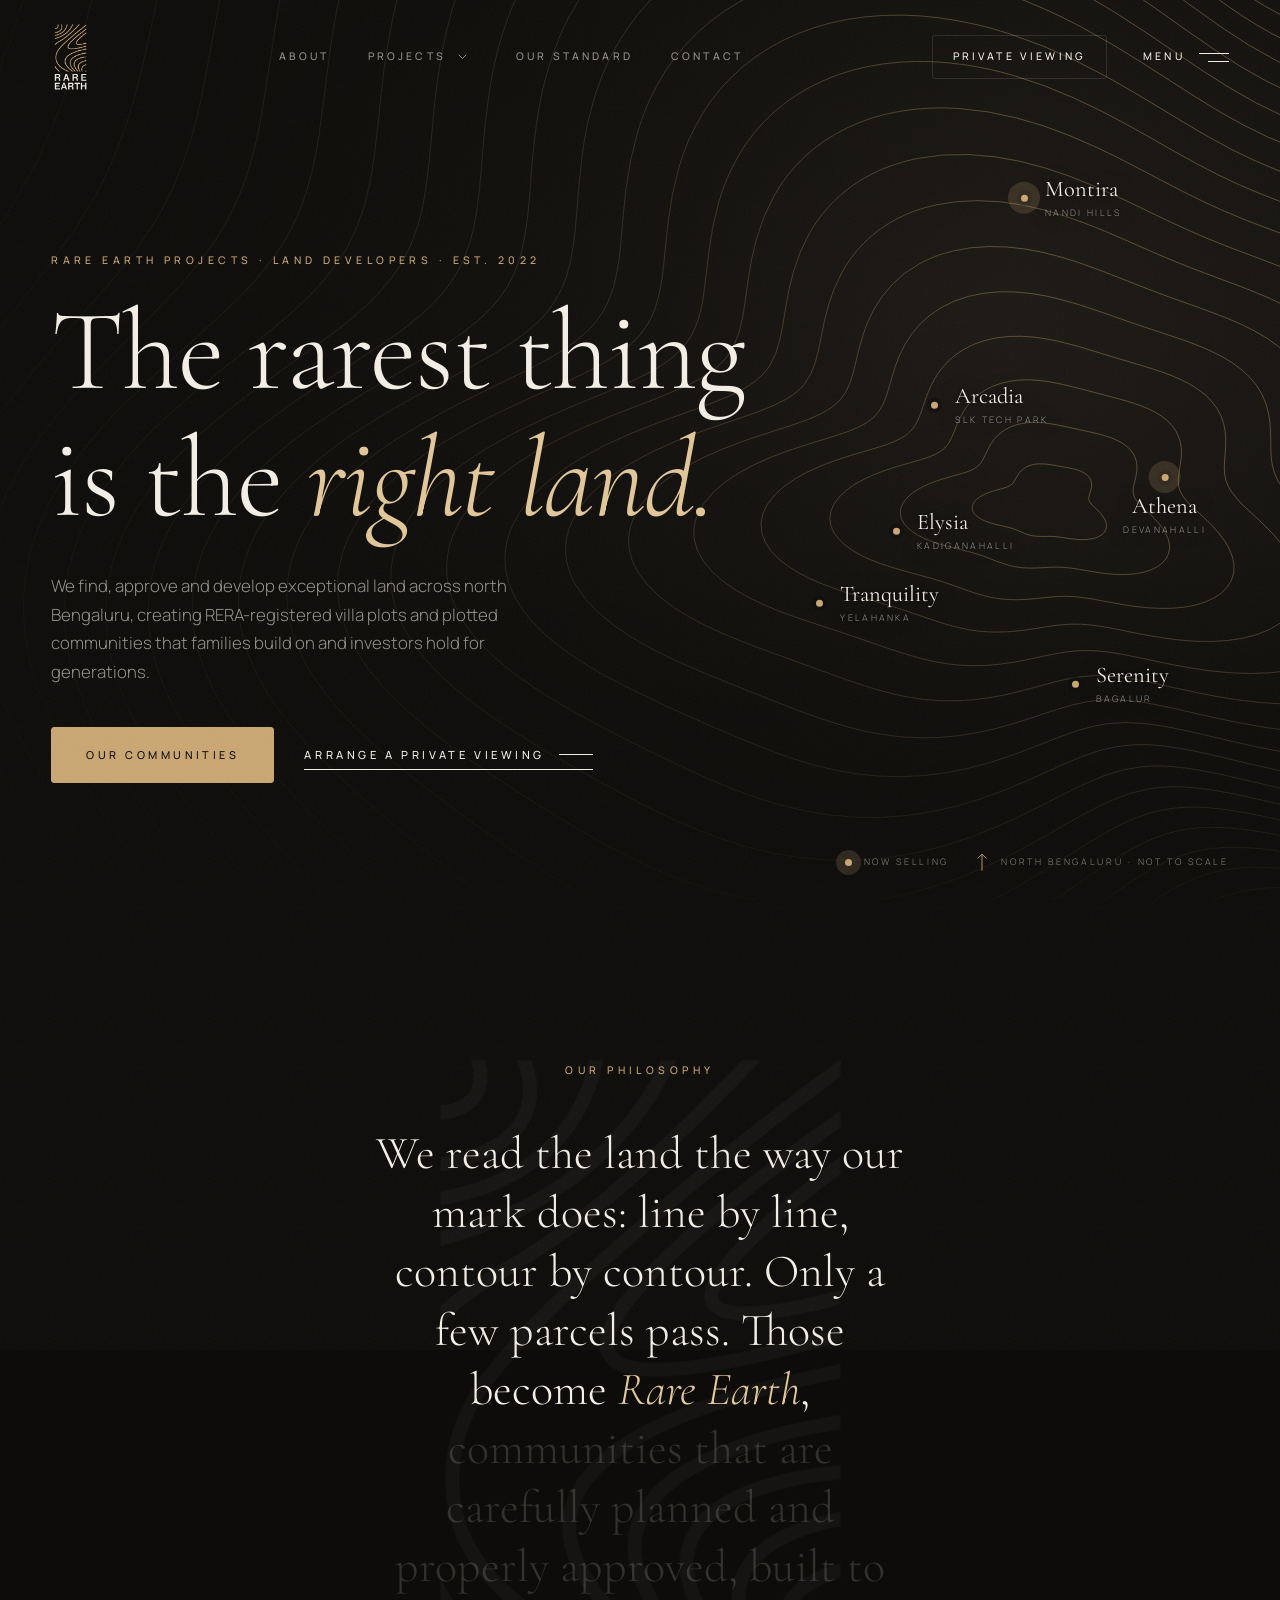
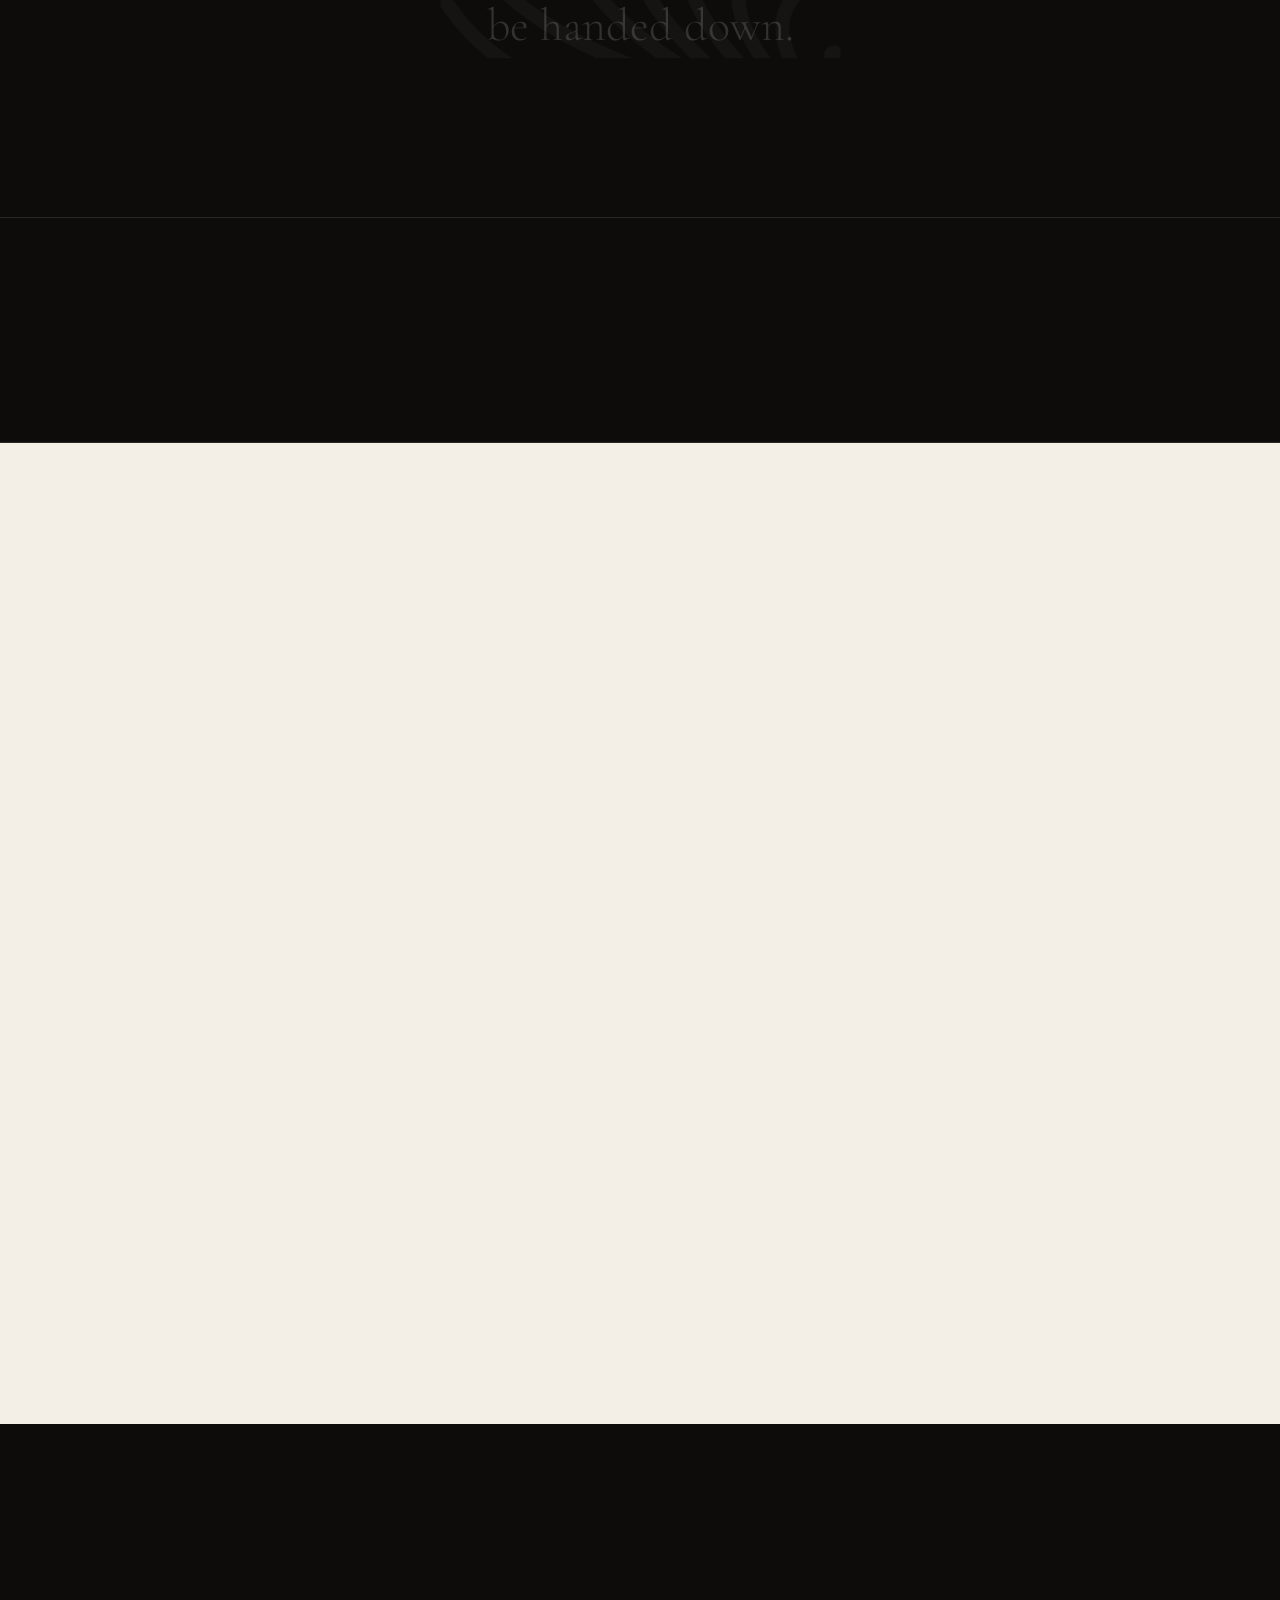
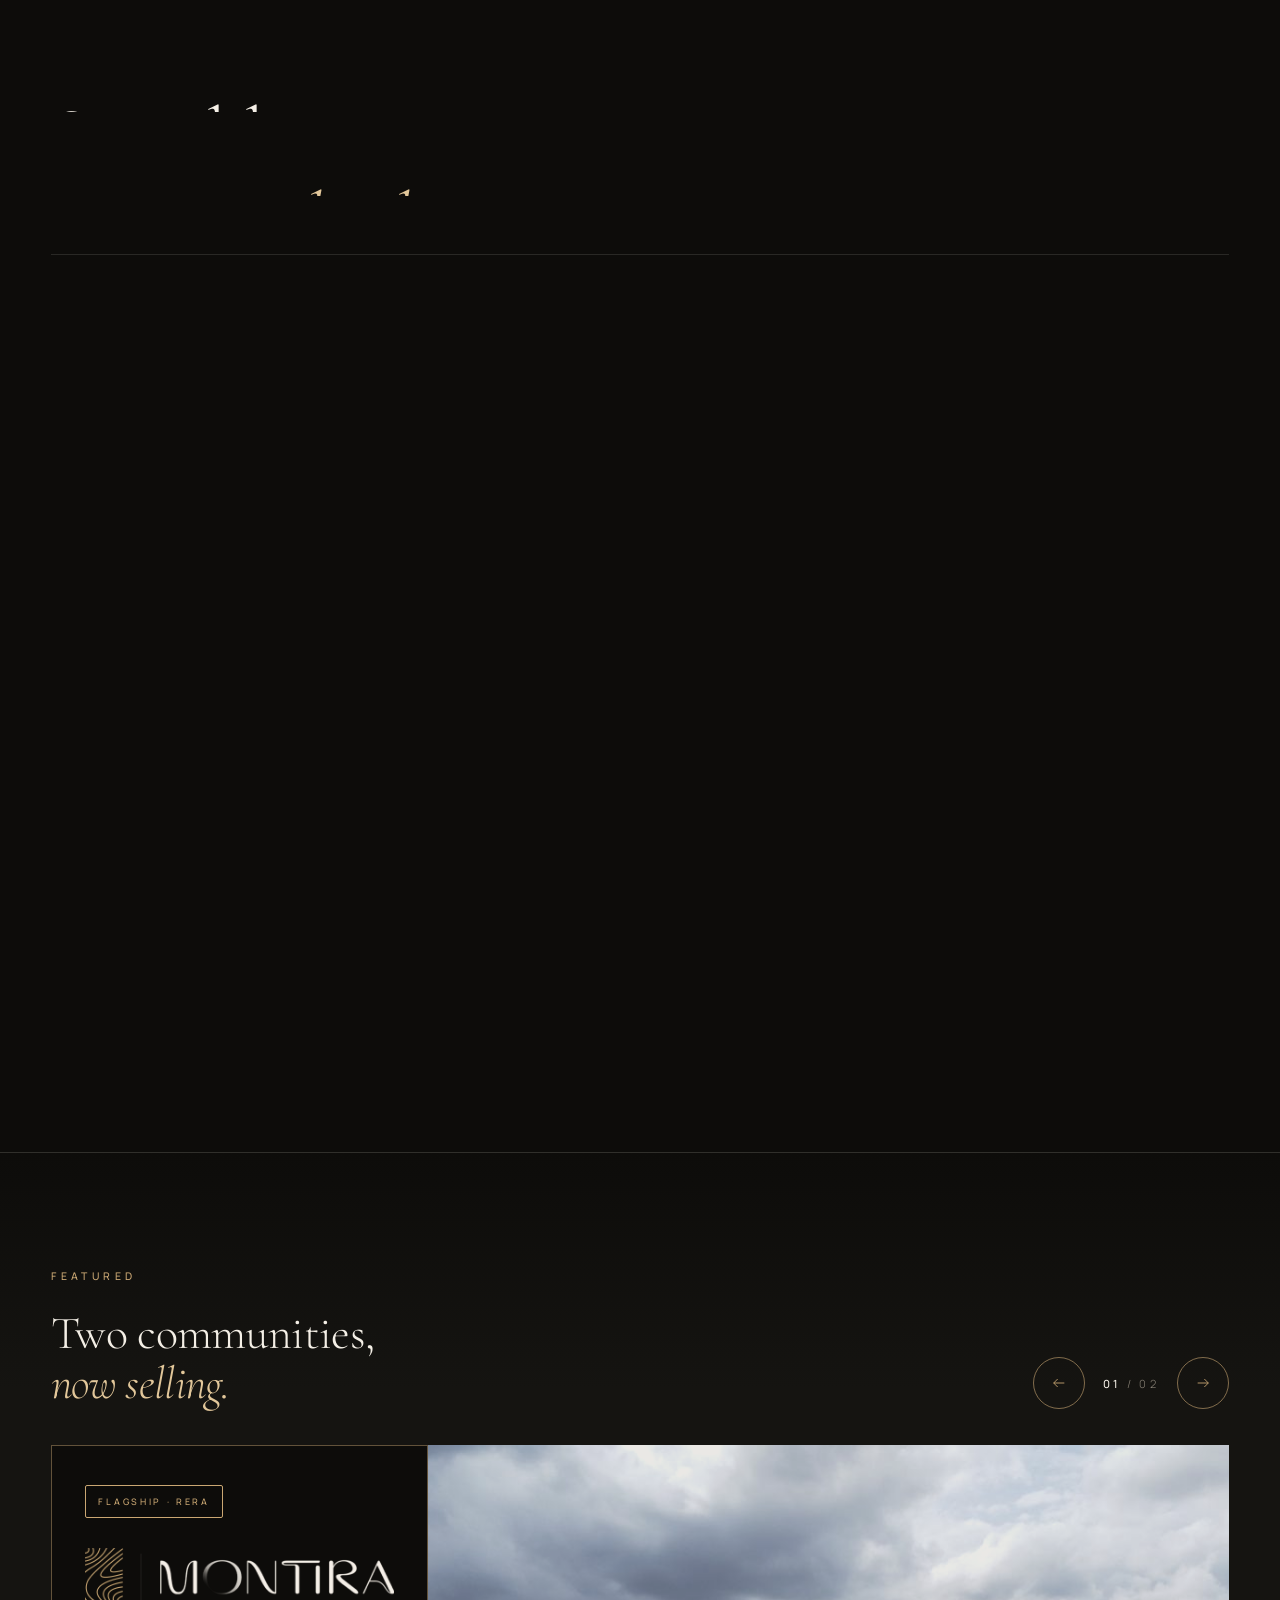
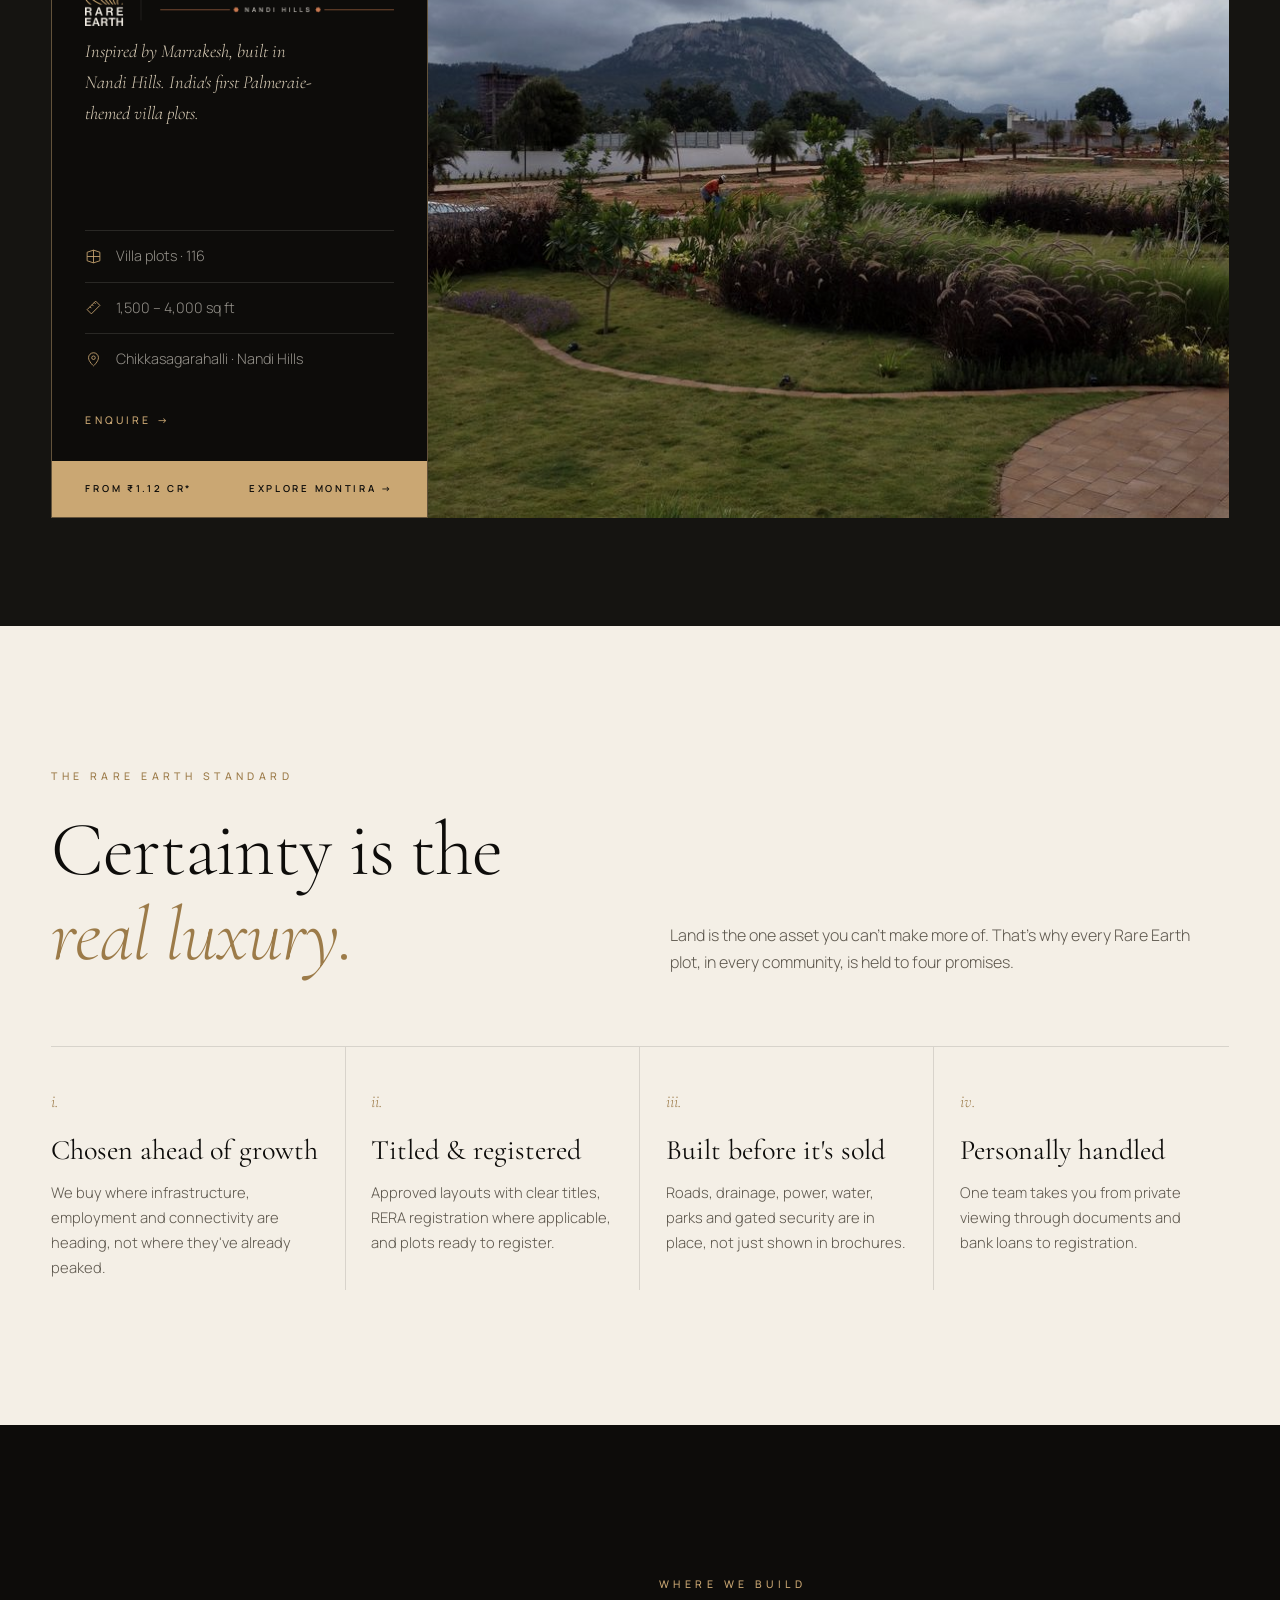
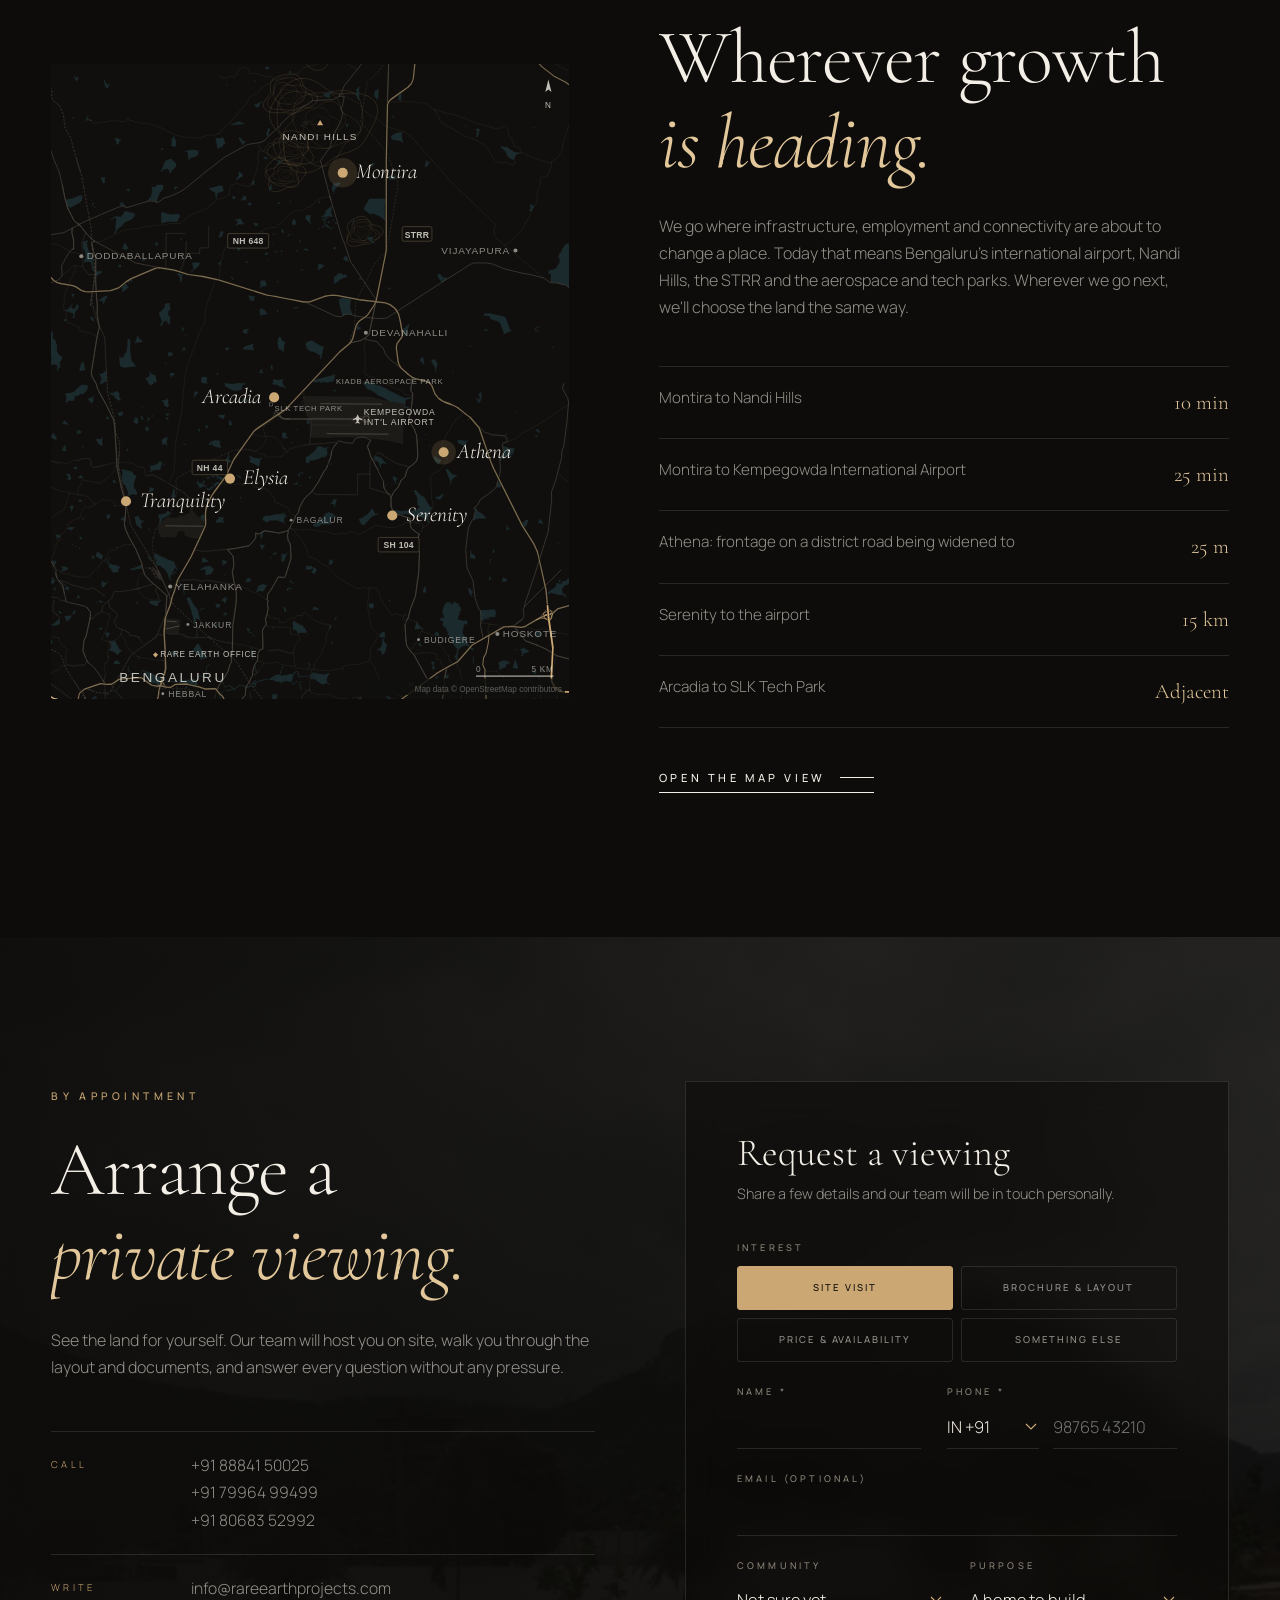
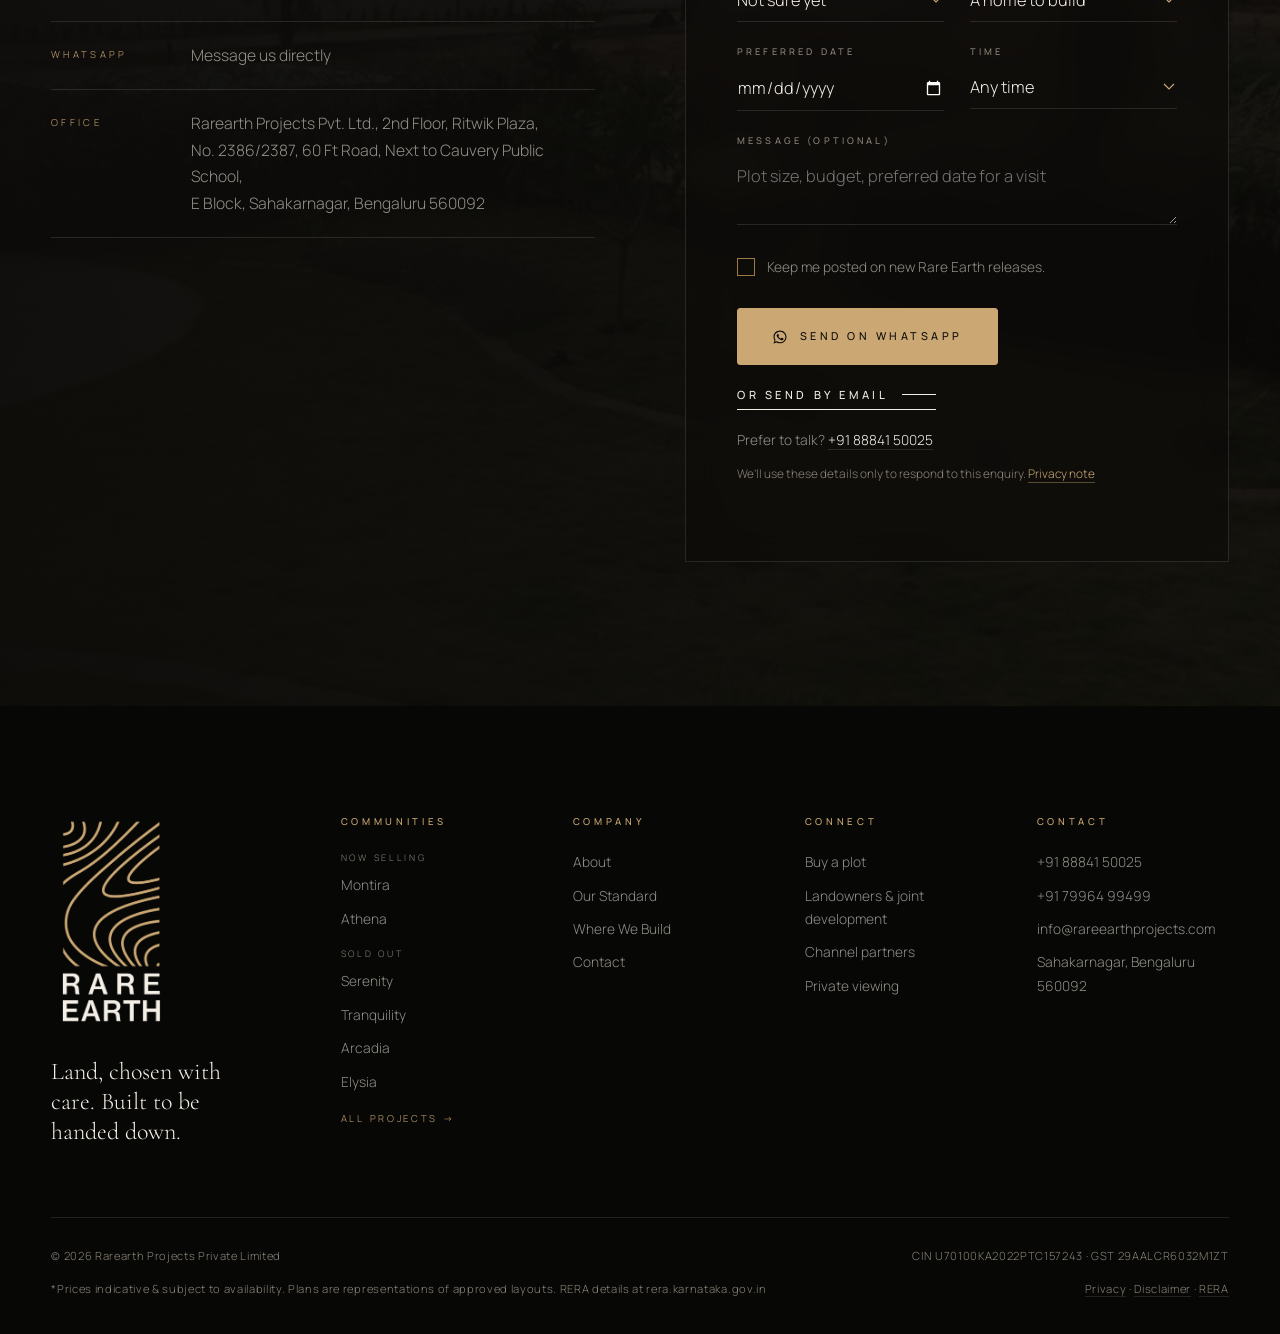
==== commit be43c887: "Office address matches Google; LinkedIn link; clarify look-alike names - Office address is now "2nd " ====
--- a/index.html
+++ b/index.html
@@ -25,7 +25,7 @@
 <link rel="stylesheet" href="assets/css/site.css">
 <link rel="stylesheet" href="assets/css/home.css">
 <script type="application/ld+json">
-{"@context":"https://schema.org","@type":"Organization","name":"Rare Earth Projects","alternateName":["Rare Earth","Rarearth Projects"],"legalName":"Rarearth Projects Private Limited","url":"https://www.rareearthprojects.com/","logo":"https://www.rareearthprojects.com/assets/logo-vertical.png","image":"https://www.rareearthprojects.com/assets/montira/aerial-sm.jpg","foundingDate":"2022","areaServed":{"@type":"AdministrativeArea","name":"North Bengaluru, Karnataka"},"email":"info@rareearthprojects.com","telephone":"+91-88841-50025","address":{"@type":"PostalAddress","streetAddress":"No. 2385, 2nd Floor, 60 Ft Road, E Block, Sahakarnagar","addressLocality":"Bengaluru","postalCode":"560092","addressRegion":"Karnataka","addressCountry":"IN"},"geo":{"@type":"GeoCoordinates","latitude":13.0608421,"longitude":77.5875166},"contactPoint":[{"@type":"ContactPoint","telephone":"+91-88841-50025","contactType":"sales","areaServed":"IN","availableLanguage":["en"]}]}
+{"@context":"https://schema.org","@type":"Organization","name":"Rare Earth Projects","alternateName":["Rare Earth","Rarearth Projects"],"sameAs":["https://www.linkedin.com/company/rarearth-projects-private-limited/"],"legalName":"Rarearth Projects Private Limited","url":"https://www.rareearthprojects.com/","logo":"https://www.rareearthprojects.com/assets/logo-vertical.png","image":"https://www.rareearthprojects.com/assets/montira/aerial-sm.jpg","foundingDate":"2022","areaServed":{"@type":"AdministrativeArea","name":"North Bengaluru, Karnataka"},"email":"info@rareearthprojects.com","telephone":"+91-88841-50025","address":{"@type":"PostalAddress","streetAddress":"2nd Floor, Ritwik Plaza, No. 2386/2387, 60 Ft Road, E Block, Sahakarnagar","addressLocality":"Bengaluru","postalCode":"560092","addressRegion":"Karnataka","addressCountry":"IN"},"geo":{"@type":"GeoCoordinates","latitude":13.0608421,"longitude":77.5875166},"contactPoint":[{"@type":"ContactPoint","telephone":"+91-88841-50025","contactType":"sales","areaServed":"IN","availableLanguage":["en"]}]}
 </script>
 <script type="application/ld+json">
 {"@context":"https://schema.org","@type":"WebSite","name":"Rare Earth Projects","url":"https://www.rareearthprojects.com/"}
@@ -197,7 +197,7 @@
         <li><small>Call</small><div><a href="tel:+918884150025">+91 88841 50025</a><br><a href="tel:+917996499499">+91 79964 99499</a><br><a href="tel:+918068352992">+91 80683 52992</a></div></li>
         <li><small>Write</small><a href="mailto:info@rareearthprojects.com">info@rareearthprojects.com</a></li>
         <li><small>WhatsApp</small><a href="https://wa.me/918884150025" target="_blank" rel="noopener">Message us directly</a></li>
-        <li><small>Office</small><span>Rarearth Projects Pvt. Ltd., No. 2385, 2nd Floor,<br>Next to Cauvery Public School, 60 Ft Road, E Block,<br>Sahakarnagar, Bengaluru 560092</span></li>
+        <li><small>Office</small><span>Rarearth Projects Pvt. Ltd., 2nd Floor, Ritwik Plaza,<br>No. 2386/2387, 60 Ft Road, Next to Cauvery Public School,<br>E Block, Sahakarnagar, Bengaluru 560092</span></li>
       </ul>
     </div>
     <!-- The shared enquiry composer (enquiry.js) renders the fields here -->
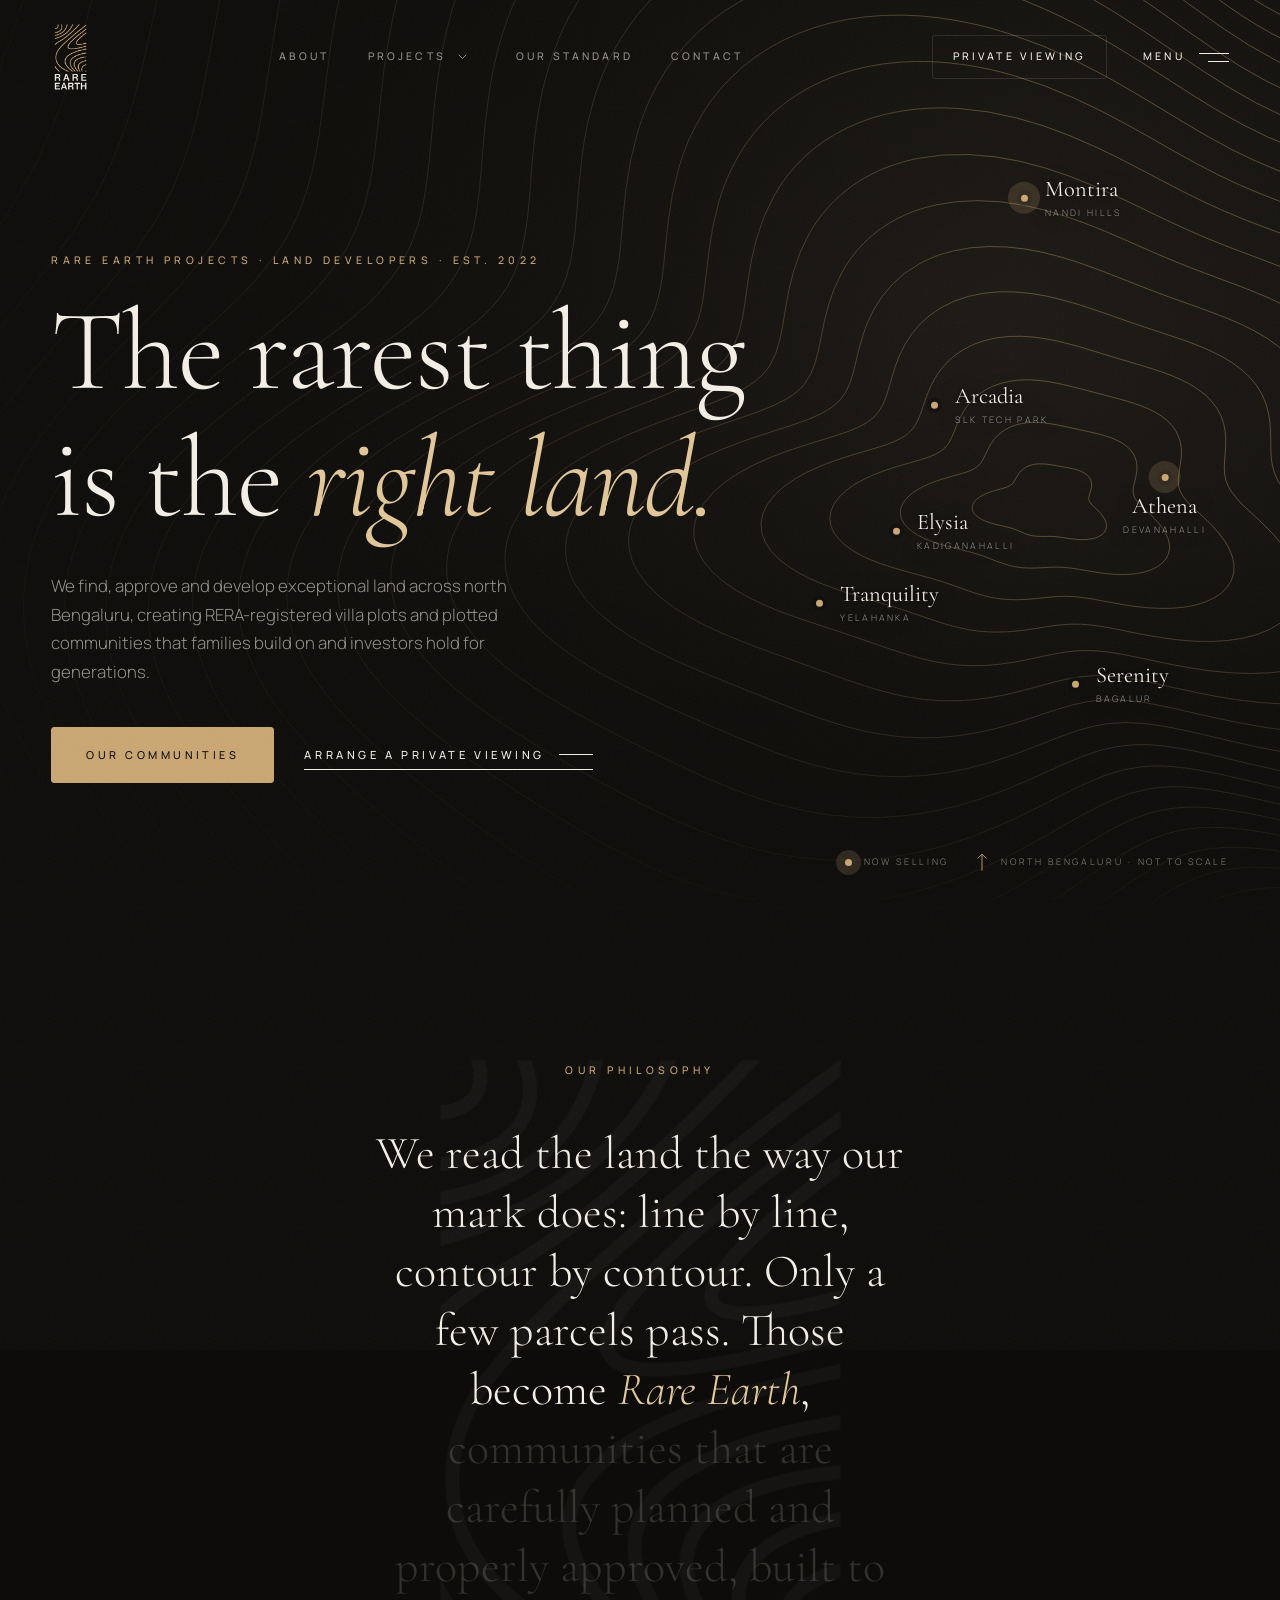
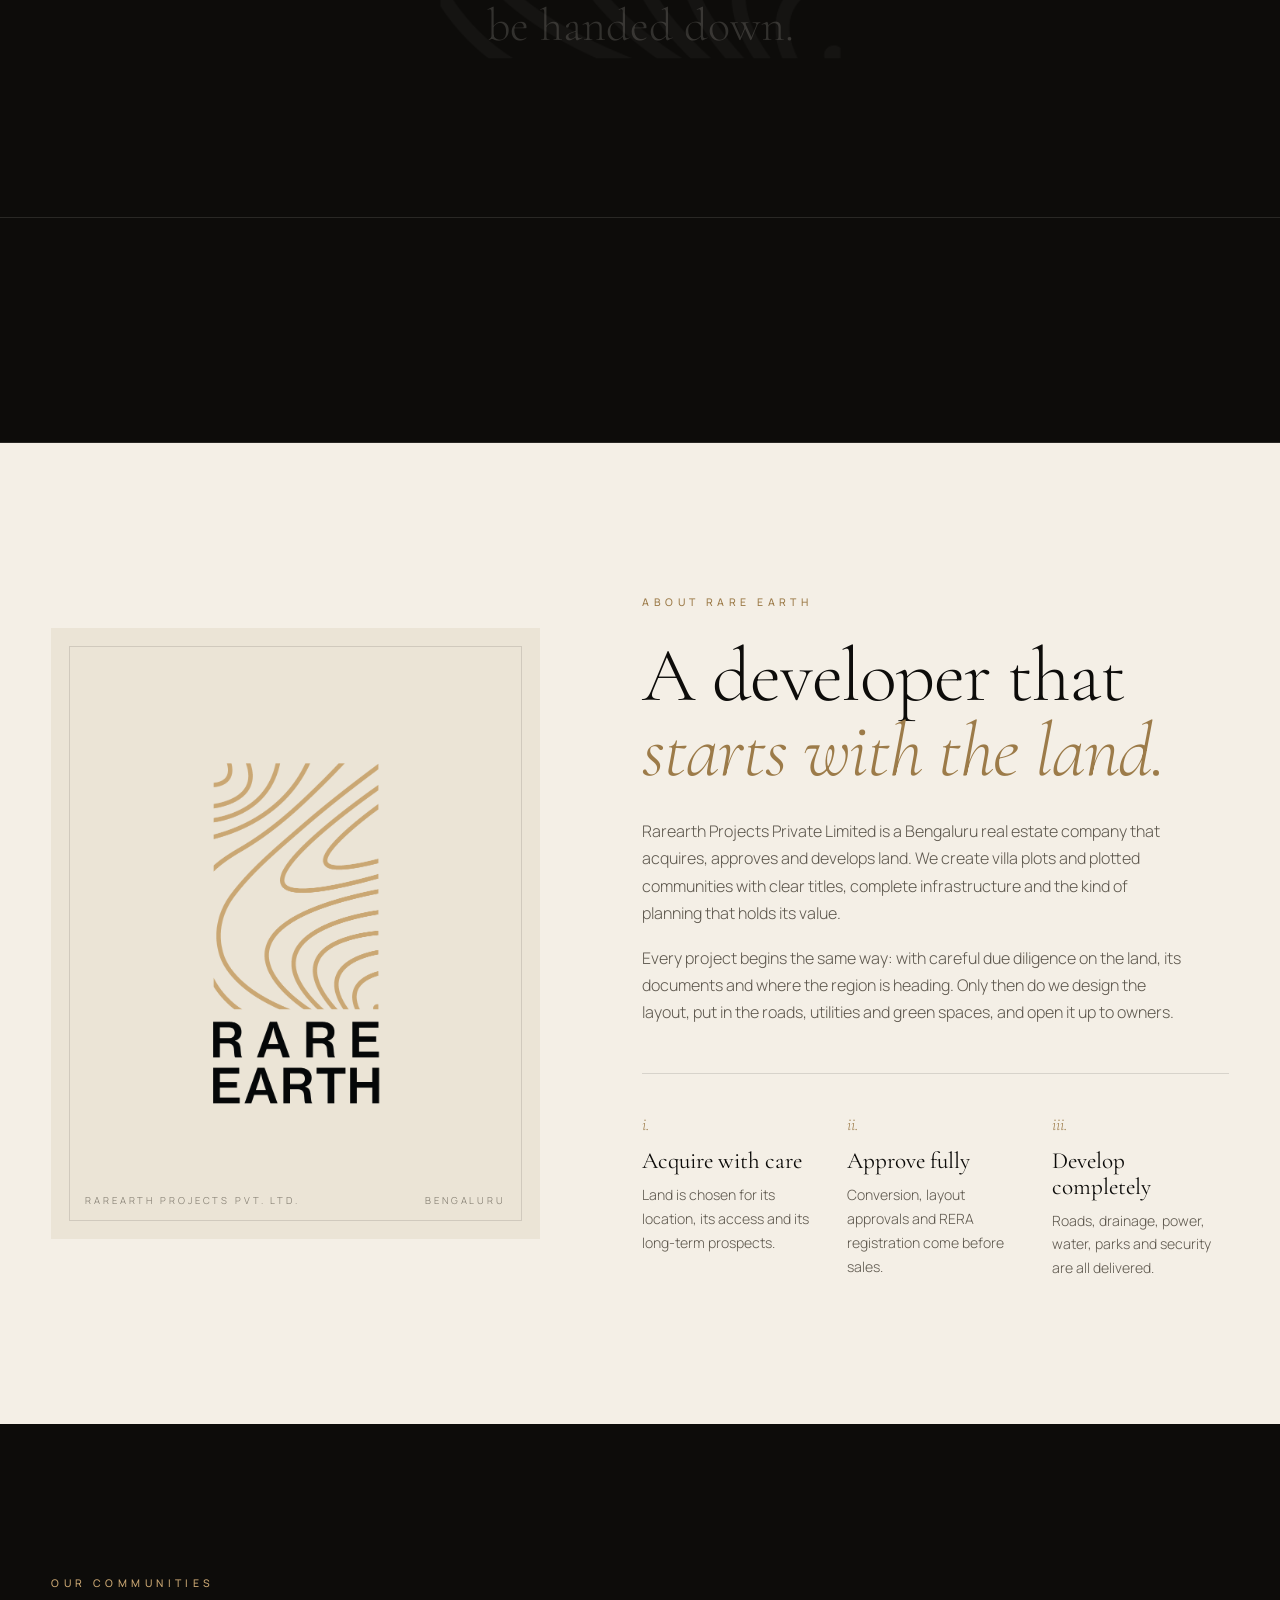
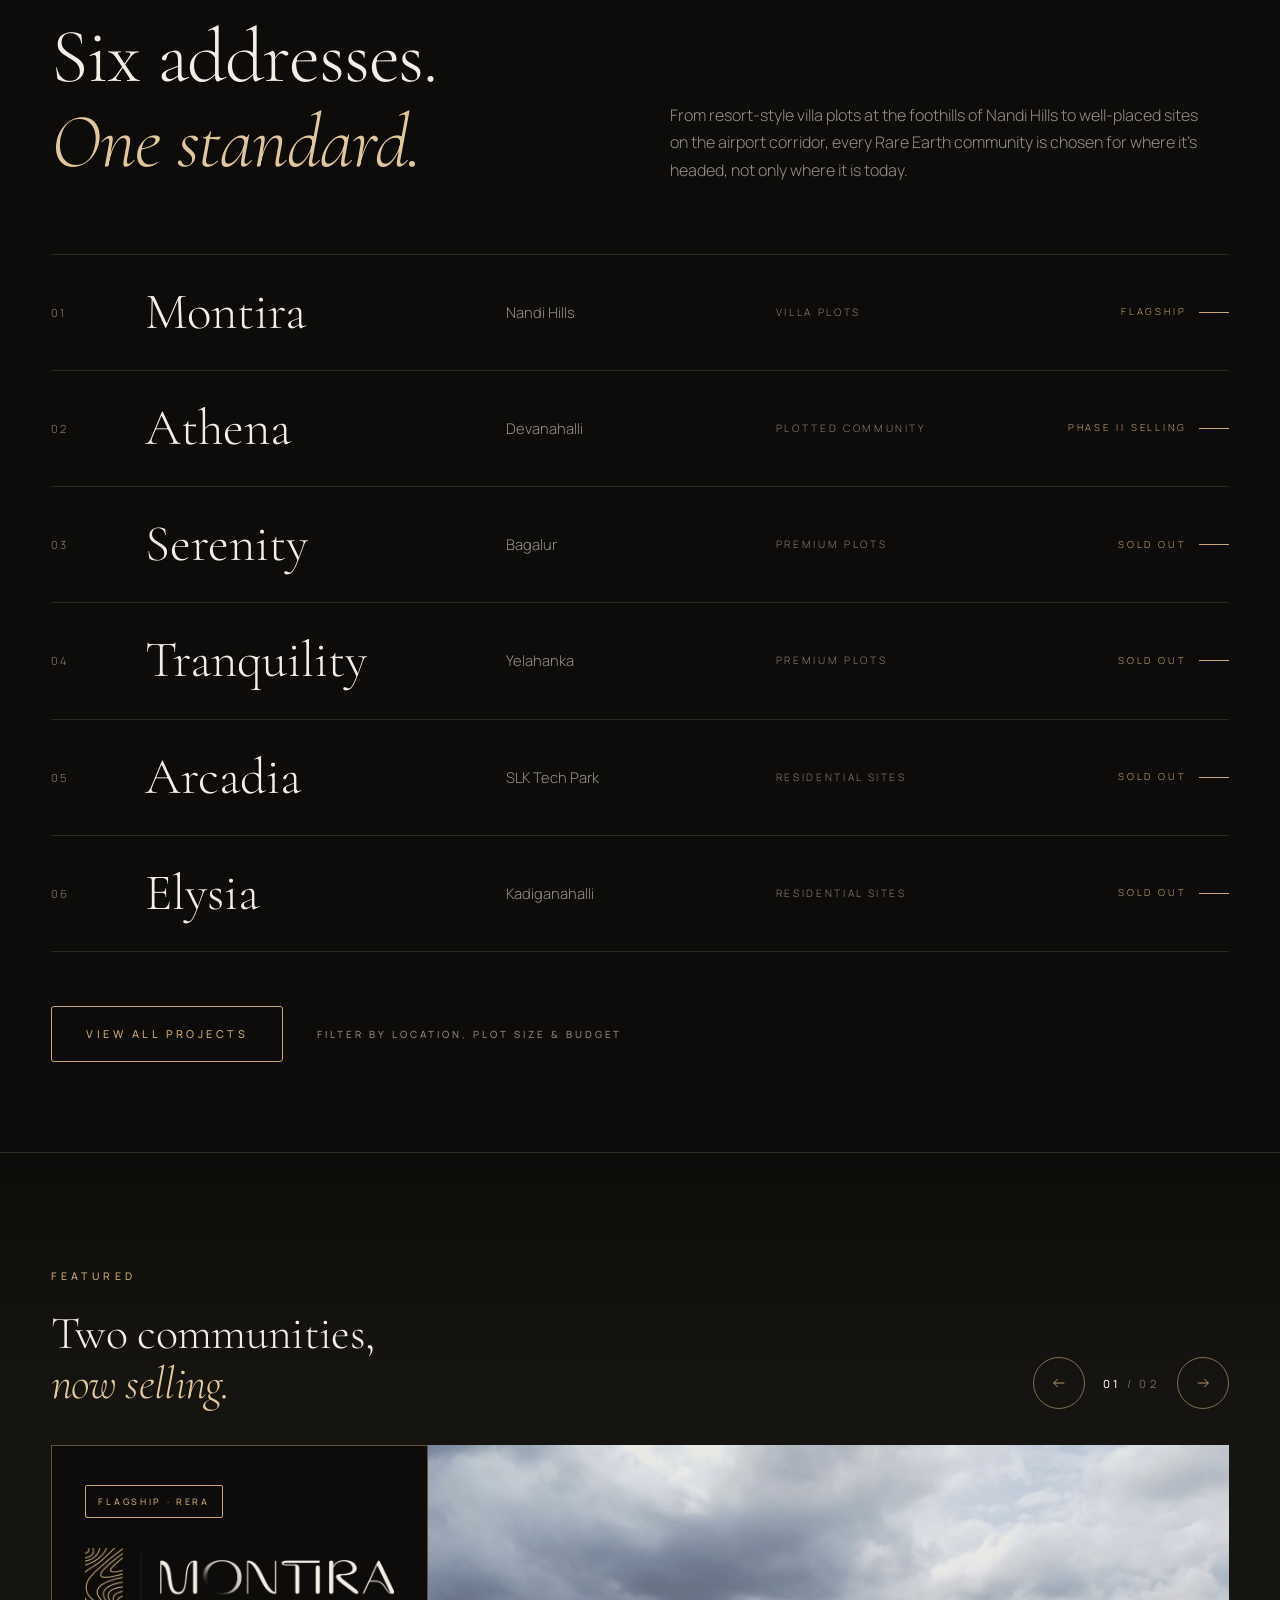
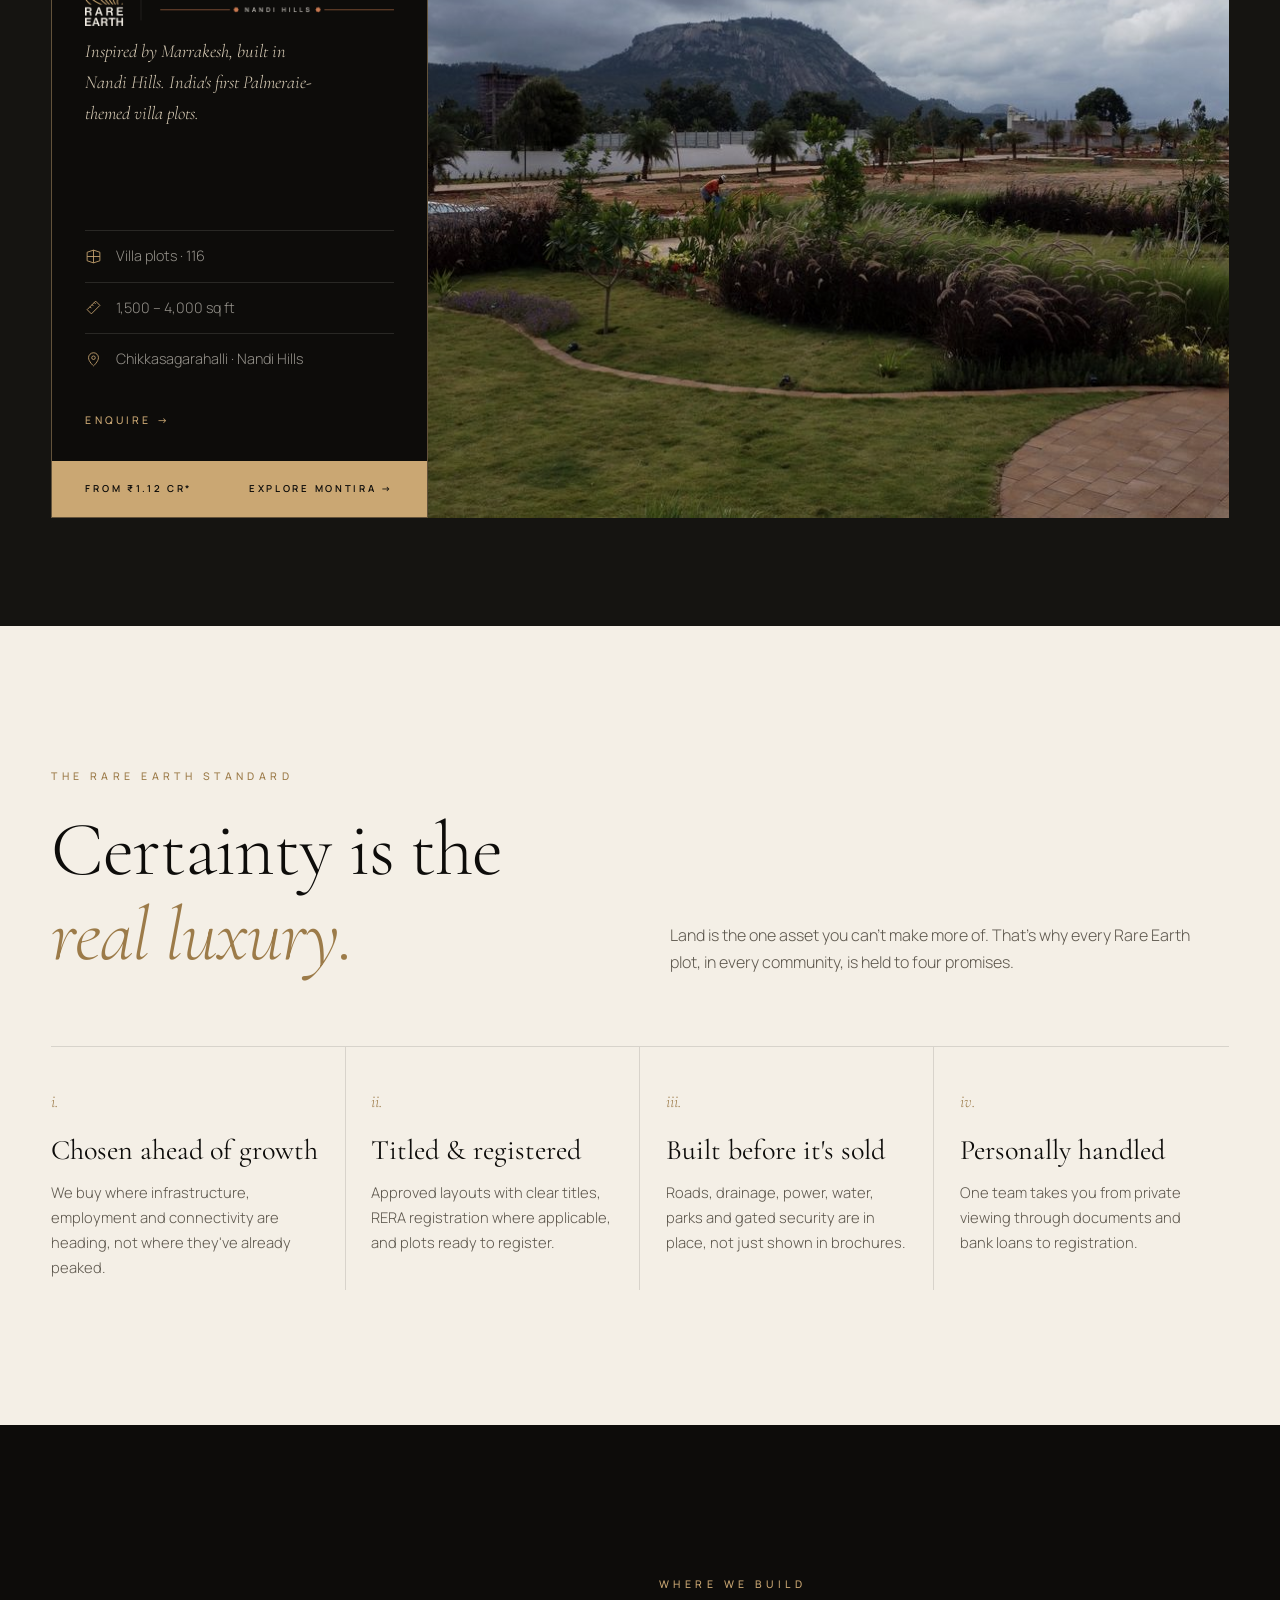
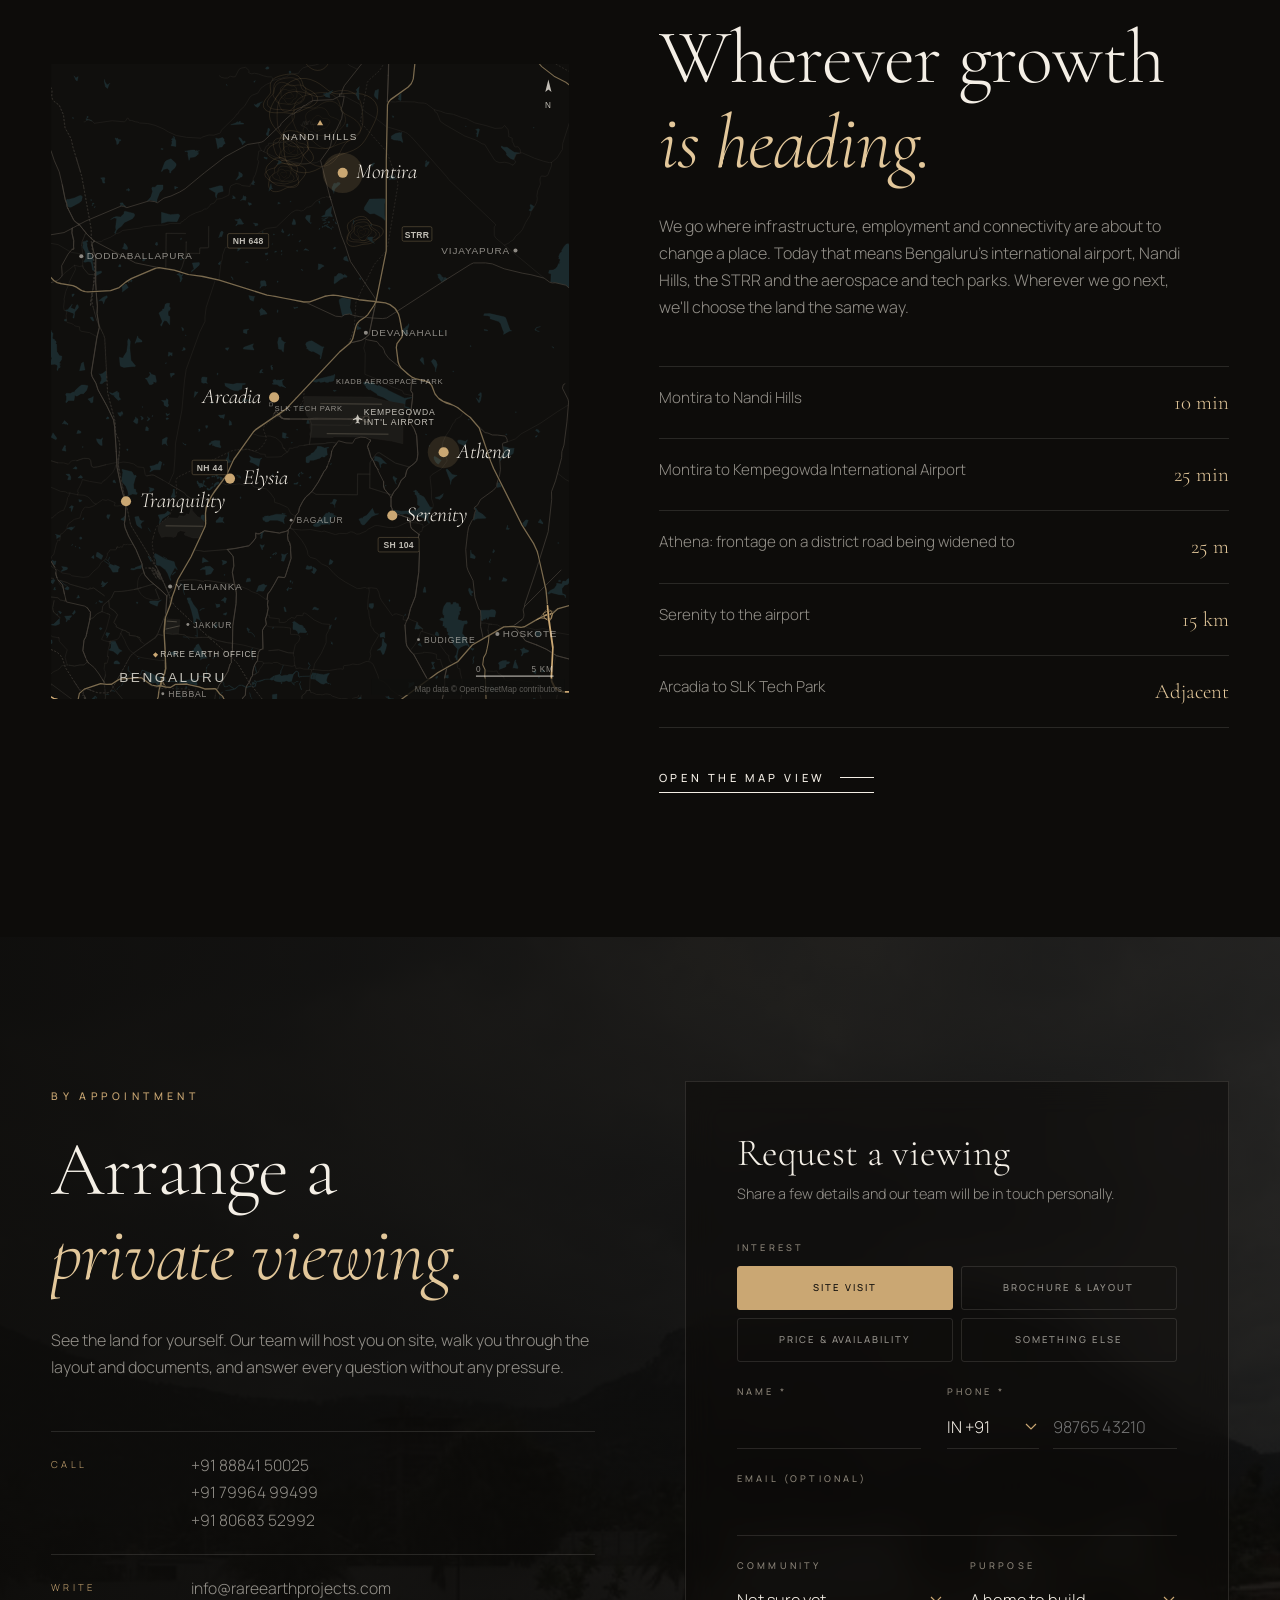
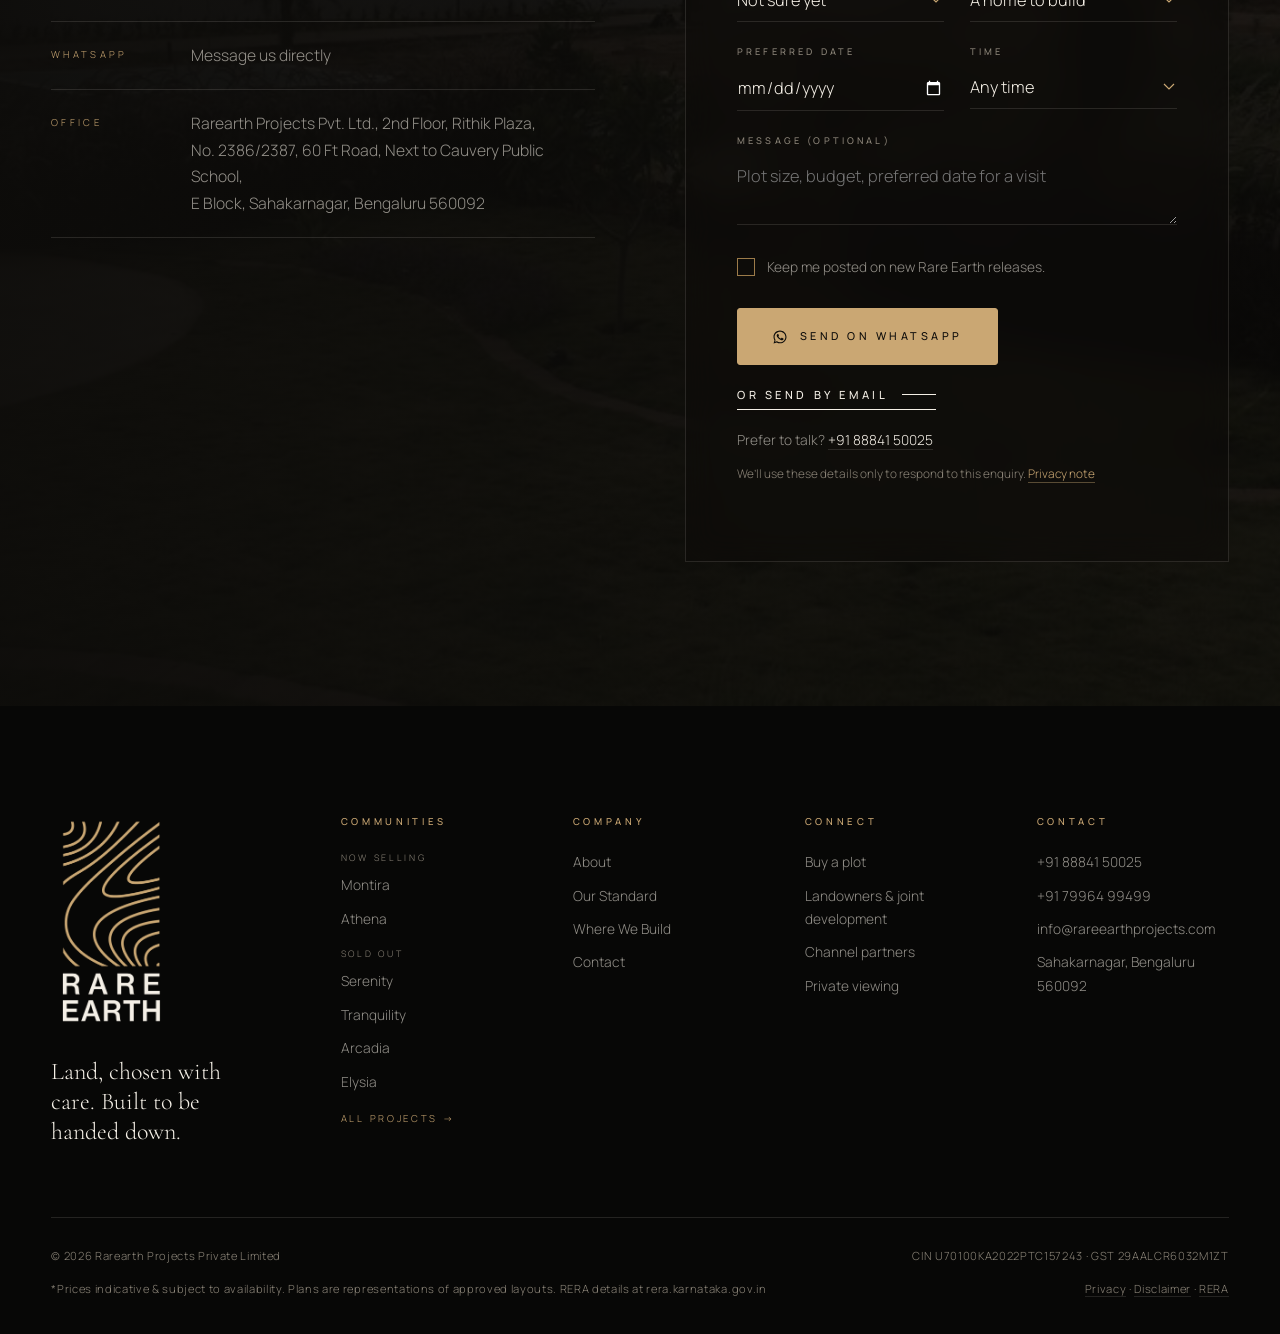
==== commit 06d6367f: "Office building spelled 'Rithik Plaza', as on the Google Business listing Co-Authored-By: Claude Opu" ====
--- a/index.html
+++ b/index.html
@@ -25,7 +25,7 @@
 <link rel="stylesheet" href="assets/css/site.css">
 <link rel="stylesheet" href="assets/css/home.css">
 <script type="application/ld+json">
-{"@context":"https://schema.org","@type":"Organization","name":"Rare Earth Projects","alternateName":["Rare Earth","Rarearth Projects"],"sameAs":["https://www.linkedin.com/company/rarearth-projects-private-limited/"],"legalName":"Rarearth Projects Private Limited","url":"https://www.rareearthprojects.com/","logo":"https://www.rareearthprojects.com/assets/logo-vertical.png","image":"https://www.rareearthprojects.com/assets/montira/aerial-sm.jpg","foundingDate":"2022","areaServed":{"@type":"AdministrativeArea","name":"North Bengaluru, Karnataka"},"email":"info@rareearthprojects.com","telephone":"+91-88841-50025","address":{"@type":"PostalAddress","streetAddress":"2nd Floor, Ritwik Plaza, No. 2386/2387, 60 Ft Road, E Block, Sahakarnagar","addressLocality":"Bengaluru","postalCode":"560092","addressRegion":"Karnataka","addressCountry":"IN"},"geo":{"@type":"GeoCoordinates","latitude":13.0608421,"longitude":77.5875166},"contactPoint":[{"@type":"ContactPoint","telephone":"+91-88841-50025","contactType":"sales","areaServed":"IN","availableLanguage":["en"]}]}
+{"@context":"https://schema.org","@type":"Organization","name":"Rare Earth Projects","alternateName":["Rare Earth","Rarearth Projects"],"sameAs":["https://www.linkedin.com/company/rarearth-projects-private-limited/"],"legalName":"Rarearth Projects Private Limited","url":"https://www.rareearthprojects.com/","logo":"https://www.rareearthprojects.com/assets/logo-vertical.png","image":"https://www.rareearthprojects.com/assets/montira/aerial-sm.jpg","foundingDate":"2022","areaServed":{"@type":"AdministrativeArea","name":"North Bengaluru, Karnataka"},"email":"info@rareearthprojects.com","telephone":"+91-88841-50025","address":{"@type":"PostalAddress","streetAddress":"2nd Floor, Rithik Plaza, No. 2386/2387, 60 Ft Road, E Block, Sahakarnagar","addressLocality":"Bengaluru","postalCode":"560092","addressRegion":"Karnataka","addressCountry":"IN"},"geo":{"@type":"GeoCoordinates","latitude":13.0608421,"longitude":77.5875166},"contactPoint":[{"@type":"ContactPoint","telephone":"+91-88841-50025","contactType":"sales","areaServed":"IN","availableLanguage":["en"]}]}
 </script>
 <script type="application/ld+json">
 {"@context":"https://schema.org","@type":"WebSite","name":"Rare Earth Projects","url":"https://www.rareearthprojects.com/"}
@@ -197,7 +197,7 @@
         <li><small>Call</small><div><a href="tel:+918884150025">+91 88841 50025</a><br><a href="tel:+917996499499">+91 79964 99499</a><br><a href="tel:+918068352992">+91 80683 52992</a></div></li>
         <li><small>Write</small><a href="mailto:info@rareearthprojects.com">info@rareearthprojects.com</a></li>
         <li><small>WhatsApp</small><a href="https://wa.me/918884150025" target="_blank" rel="noopener">Message us directly</a></li>
-        <li><small>Office</small><span>Rarearth Projects Pvt. Ltd., 2nd Floor, Ritwik Plaza,<br>No. 2386/2387, 60 Ft Road, Next to Cauvery Public School,<br>E Block, Sahakarnagar, Bengaluru 560092</span></li>
+        <li><small>Office</small><span>Rarearth Projects Pvt. Ltd., 2nd Floor, Rithik Plaza,<br>No. 2386/2387, 60 Ft Road, Next to Cauvery Public School,<br>E Block, Sahakarnagar, Bengaluru 560092</span></li>
       </ul>
     </div>
     <!-- The shared enquiry composer (enquiry.js) renders the fields here -->
